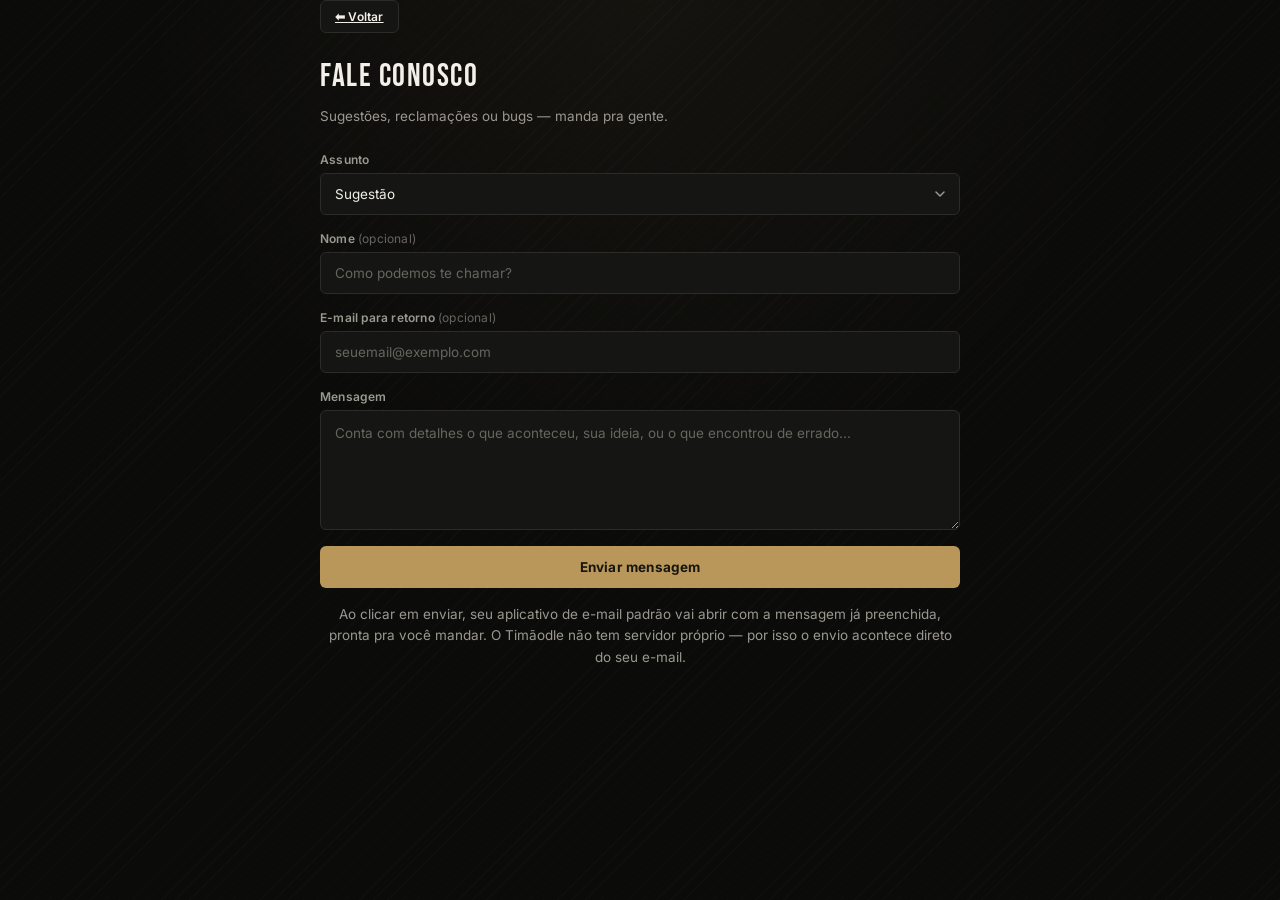
==== contato.html @ aeb98cc0 "Enviando todos os arquivos" ====
<!DOCTYPE html>
<html lang="pt-BR">

<head>
    <meta charset="UTF-8">
    <meta name="viewport" content="width=device-width, initial-scale=1.0">
    <title>Contato — Timãodle</title>
    <link rel="preconnect" href="https://fonts.googleapis.com">
    <link rel="preconnect" href="https://fonts.gstatic.com" crossorigin>
    <link href="https://fonts.googleapis.com/css2?family=Bebas+Neue&family=Inter:wght@400;500;600;700&display=swap" rel="stylesheet">
    <link rel="stylesheet" href="style.css">
</head>

<body>
    <div class="main-wrapper">
        <div class="legal-page">
            <a href="index.html" class="nav-btn legal-back">⬅ Voltar</a>

            <h1>Fale Conosco</h1>
            <p class="legal-updated">Sugestões, reclamações ou bugs — manda pra gente.</p>

            <form class="contact-form" id="contactForm">
                <div class="form-field">
                    <label for="tipo">Assunto</label>
                    <select id="tipo" name="tipo" required>
                        <option value="Sugestão">Sugestão</option>
                        <option value="Reclamação">Reclamação</option>
                        <option value="Reportar bug">Reportar bug</option>
                        <option value="Outro">Outro</option>
                    </select>
                </div>

                <div class="form-field">
                    <label for="nome">Nome <span class="optional">(opcional)</span></label>
                    <input type="text" id="nome" name="nome" placeholder="Como podemos te chamar?">
                </div>

                <div class="form-field">
                    <label for="email">E-mail para retorno <span class="optional">(opcional)</span></label>
                    <input type="email" id="email" name="email" placeholder="seuemail@exemplo.com">
                </div>

                <div class="form-field">
                    <label for="mensagem">Mensagem</label>
                    <textarea id="mensagem" name="mensagem"
                        placeholder="Conta com detalhes o que aconteceu, sua ideia, ou o que encontrou de errado..."
                        required></textarea>
                </div>

                <button type="submit" class="form-submit-btn">Enviar mensagem</button>

                <p class="form-note">
                    Ao clicar em enviar, seu aplicativo de e-mail padrão vai abrir com a mensagem já preenchida,
                    pronta pra você mandar. O Timãodle não tem servidor próprio — por isso o envio acontece direto
                    do seu e-mail.
                </p>
            </form>
        </div>
    </div>

    <script>
        document.getElementById('contactForm').addEventListener('submit', function (e) {
            e.preventDefault();

            const tipo = document.getElementById('tipo').value;
            const nome = document.getElementById('nome').value.trim();
            const email = document.getElementById('email').value.trim();
            const mensagem = document.getElementById('mensagem').value.trim();

            if (!mensagem) {
                alert('Escreva sua mensagem antes de enviar.');
                return;
            }

            const subject = encodeURIComponent(`[Timãodle] ${tipo}`);
            const body = encodeURIComponent(
                `Nome: ${nome || '(não informado)'}\n` +
                `E-mail para retorno: ${email || '(não informado)'}\n\n` +
                `Mensagem:\n${mensagem}`
            );

            window.location.href = `mailto:contato@timaodle.net?subject=${subject}&body=${body}`;
        });
    </script>
</body>

</html>
---- style.css ----
/* ==========================================================================
   TIMÃODLE — DESIGN TOKENS
   Paleta: preto/branco do clube + ouro sóbrio como acento pontual.
   Tipografia: Bebas Neue (display, "placar de estádio") + Inter (corpo/UI).
   ========================================================================== */
:root {
    --bg: #0b0b0a;
    --surface: #151513;
    --surface-2: #1c1c1a;
    --line: #2b2b28;
    --line-soft: #201f1d;

    --ink: #f2f0e9;
    --ink-muted: #9a988f;
    --ink-faint: #67655e;

    --gold: #b9975a;
    --gold-soft: rgba(185, 151, 90, 0.16);

    --ok: #263a2d;
    --ok-line: #3f5a46;
    --mid: #96732c;
    --mid-line: #c89b41;
    --bad: #963632;
    --bad-line: #c84f41;

    --radius-s: 6px;
    --radius-m: 10px;
    --radius-l: 16px;

    --font-display: 'Bebas Neue', Impact, 'Arial Narrow', sans-serif;
    --font-body: 'Inter', Arial, sans-serif;
}

* {
    box-sizing: border-box;
    margin: 0;
    padding: 0;
}

html {
    -webkit-tap-highlight-color: transparent;
}

body {
    font-family: var(--font-body);
    background-color: var(--bg);
    background-image:
        radial-gradient(circle at 50% 0%, rgba(185, 151, 90, 0.06), transparent 45%),
        repeating-linear-gradient(135deg, rgba(255, 255, 255, 0.015) 0px, rgba(255, 255, 255, 0.015) 1px, transparent 1px, transparent 10px);
    color: var(--ink);
    display: flex;
    flex-direction: column;
    align-items: center;
    min-height: 100vh;
    overflow-x: hidden;
}

/* Só a página principal do jogo (index.html) trava a altura da tela —
   páginas de texto (Contato, Privacidade, Cookies, Termos) continuam
   rolando normalmente, do jeito que já funcionava. */
body.app-shell {
    height: 100vh;
    height: 100dvh; /* altura visível real em navegadores mobile modernos */
    overflow: hidden;
}

::selection {
    background: var(--gold-soft);
    color: var(--ink);
}

button:focus-visible,
input:focus-visible {
    outline: 2px solid var(--gold);
    outline-offset: 2px;
}

.main-wrapper {
    width: 100%;
    max-width: 760px;
    min-height: 100vh;
    display: flex;
    flex-direction: column;
    align-items: center;
    padding: 0 16px;
}

/* Dentro do app-shell (index.html), o wrapper preenche o espaço restante
   abaixo do header fixo, sem forçar altura mínima própria — assim o footer
   fica sempre visível na base, e só a área de conteúdo rola quando precisa. */
.app-shell .main-wrapper {
    min-height: 0;
    flex: 1;
    overflow: hidden;
}

/* Área central entre o header fixo e o footer — o conteúdo
   ativo (menu inicial ou tela de jogo) fica centralizado aqui. */
.page-content {
    width: 100%;
    flex: 1;
    min-height: 0;
    display: flex;
    flex-direction: column;
    align-items: center;
    padding: 20px 0;
    overflow-y: auto;
}

/* ==========================================================================
   HEADER / LOGO
   ========================================================================== */
.pokedle-header {
    position: sticky;
    top: 0;
    z-index: 60;
    width: 100%;
    flex-shrink: 0;
    background-color: rgba(11, 11, 10, 0.92);
    backdrop-filter: blur(10px);
    -webkit-backdrop-filter: blur(10px);
    border-bottom: 1px solid var(--line-soft);
}

.header-inner {
    width: 100%;
    max-width: 760px;
    margin: 0 auto;
    padding: 18px 16px 14px;
    display: flex;
    flex-direction: column;
    align-items: center;
    gap: 10px;
    text-align: center;
}

.top-nav-icons {
    display: grid;
    grid-template-columns: 1fr auto 1fr;
    align-items: center;
    width: 100%;
}

.top-nav-icons .logo-box {
    grid-column: 2;
    justify-self: center;
}

.top-nav-icons .help-container {
    grid-column: 3;
    justify-self: end;
}

.logo-box {
    display: flex;
    align-items: center;
    gap: 10px;
    background: transparent;
    padding: 2px 4px;
}

.logo-shield {
    width: 38px;
    height: auto;
    display: block;
    flex-shrink: 0;
}

.logo-box h1 {
    font-family: var(--font-display);
    color: var(--ink);
    font-size: 34px;
    letter-spacing: 3px;
    line-height: 1;
    font-weight: 400;
}

.icon-btn {
    background: var(--surface);
    border: 1px solid var(--line);
    font-size: 15px;
    cursor: pointer;
    width: 36px;
    height: 36px;
    border-radius: 50%;
    transition: border-color 0.15s ease, transform 0.1s ease, background-color 0.15s ease;
    color: var(--ink-muted);
    display: flex;
    align-items: center;
    justify-content: center;
    flex-shrink: 0;
}

.icon-btn:hover {
    background-color: var(--surface-2);
    border-color: var(--gold);
    color: var(--ink);
    transform: translateY(-1px);
}

.subtitle {
    font-size: 12.5px;
    font-family: var(--font-body);
    font-weight: 500;
    color: var(--ink-faint);
    letter-spacing: 0.3px;
    padding-bottom: 12px;
    border-bottom: 1px solid var(--line-soft);
    width: 100%;
    max-width: 320px;
    margin: 0 auto;
    text-align: center;
}

/* ==========================================================================
   TOOLTIP DE AJUDA (?)
   ========================================================================== */
.help-container {
    position: relative;
    display: inline-block;
}

.help-btn {
    font-family: var(--font-body);
    font-weight: 700;
}

.help-tooltip {
    visibility: hidden;
    opacity: 0;
    width: 310px;
    background-color: var(--surface-2);
    color: var(--ink);
    text-align: left;
    border-radius: var(--radius-m);
    padding: 18px 20px;
    position: absolute;
    z-index: 101;
    top: 125%;
    left: 50%;
    transform: translateX(-50%) translateY(-4px);
    border: 1px solid var(--line);
    box-shadow: 0 12px 28px rgba(0, 0, 0, 0.5);
    transition: opacity 0.18s ease, transform 0.18s ease, visibility 0.18s ease;
    font-family: var(--font-body);
    font-size: 11.5px;
}

.help-container:hover .help-tooltip,
.help-container:focus-within .help-tooltip {
    visibility: visible;
    opacity: 1;
    transform: translateX(-50%) translateY(0);
}

.help-tooltip h3 {
    font-family: var(--font-display);
    font-size: 15px;
    letter-spacing: 1px;
    margin-bottom: 8px;
    color: var(--gold);
    text-align: left;
    font-weight: 400;
}

.help-tooltip p {
    margin-bottom: 10px;
    color: var(--ink-muted);
    line-height: 1.4;
}

.help-rules-grid {
    display: grid;
    grid-template-columns: auto 1fr;
    column-gap: 12px;
    row-gap: 10px;
    align-items: baseline;
}

.rule-label {
    display: flex;
    align-items: center;
    gap: 7px;
    font-weight: 700;
    color: var(--ink);
    white-space: nowrap;
    font-size: 12px;
}

.rule-desc {
    color: var(--ink-muted);
    line-height: 1.4;
    font-size: 12px;
}

.dot {
    width: 9px;
    height: 9px;
    border-radius: 50%;
    display: inline-block;
    flex-shrink: 0;
}

.dot.green { background-color: var(--ok-line); }
.dot.yellow { background-color: var(--mid-line); }
.dot.red { background-color: var(--bad-line); }

/* ==========================================================================
   TELA INICIAL / MENU DE MODOS
   ========================================================================== */
.home-menu {
    width: 100%;
    display: flex;
    flex-direction: column;
    align-items: center;
    gap: 24px;
    margin: auto 0;
}

.welcome-greeting {
    font-size: 14px;
    color: var(--ink-muted);
    text-align: center;
}

.welcome-greeting strong {
    color: var(--gold);
}

.home-daily-info {
    display: flex;
    flex-direction: column;
    align-items: center;
    gap: 6px;
    background-color: var(--surface);
    border: 1px solid var(--line);
    border-radius: var(--radius-s);
    padding: 12px 18px;
    width: 100%;
    max-width: 360px;
    text-align: center;
}

.home-daily-timer,
.home-daily-yesterday {
    font-size: 12px;
    color: var(--ink-muted);
}

.home-daily-timer strong,
.home-daily-yesterday strong {
    color: var(--gold);
    font-weight: 700;
}

.mode-buttons-container {
    display: flex;
    flex-direction: column;
    gap: 14px;
    width: 100%;
    max-width: 360px;
}

.pokedle-btn {
    background: var(--surface);
    border: 1px solid var(--line);
    border-radius: var(--radius-m);
    padding: 16px 18px;
    display: flex;
    flex-direction: column;
    align-items: center;
    gap: 10px;
    cursor: pointer;
    transition: border-color 0.15s ease, transform 0.12s ease, background-color 0.15s ease;
}

.pokedle-btn.disabled {
    cursor: not-allowed;
    opacity: 0.45;
}

.pokedle-btn.disabled:hover {
    background: var(--surface);
    border-color: var(--line);
    transform: none;
}

.pokedle-btn:hover {
    background: var(--surface-2);
    border-color: var(--gold);
    transform: translateY(-2px);
}

.pokedle-btn:active {
    transform: translateY(0);
}

.btn-title {
    font-family: var(--font-display);
    color: var(--ink);
    font-size: 19px;
    letter-spacing: 2px;
    font-weight: 400;
}

.btn-pill {
    background: transparent;
    border: 1px solid var(--line);
    border-radius: 20px;
    padding: 4px 12px;
    display: flex;
    align-items: center;
    gap: 6px;
    width: fit-content;
    justify-content: center;
}

.pill-icon {
    font-size: 12px;
}

.pill-text {
    font-size: 11px;
    color: var(--ink-faint);
    font-family: var(--font-body);
    font-weight: 500;
    letter-spacing: 0.2px;
}

/* ==========================================================================
   MODAL DE BOAS-VINDAS
   ========================================================================== */
.welcome-text {
    font-size: 13px;
    color: var(--ink-muted);
    margin-bottom: 18px;
    line-height: 1.5;
}

/* FOOTER */
.pokedle-footer {
    display: flex;
    flex-direction: column;
    align-items: center;
    gap: 12px;
    width: 100%;
    flex-shrink: 0;
    padding: 18px 0 22px;
    border-top: 1px solid var(--line-soft);
}

.footer-box {
    display: flex;
    flex-direction: column;
    align-items: center;
    gap: 10px;
    font-family: var(--font-body);
    font-size: 12px;
    color: var(--ink-muted);
}

.social-links {
    display: flex;
    gap: 8px;
    justify-content: center;
}

.badge {
    background: transparent;
    color: var(--ink-faint);
    padding: 4px 10px;
    border-radius: 20px;
    font-weight: 600;
    font-size: 10px;
    letter-spacing: 0.3px;
    border: 1px solid var(--line);
}

.copyright {
    font-size: 10px;
    color: var(--ink-faint);
    text-align: center;
    font-family: var(--font-body);
    line-height: 1.5;
}

.legal-links {
    display: flex;
    align-items: center;
    justify-content: center;
    gap: 6px;
    flex-wrap: wrap;
    margin-top: 4px;
}

.legal-links a {
    font-size: 10px;
    color: var(--ink-faint);
    text-decoration: none;
    font-family: var(--font-body);
    transition: color 0.15s ease;
}

.legal-links a:hover {
    color: var(--gold);
}

.legal-sep {
    font-size: 10px;
    color: var(--ink-faint);
    opacity: 0.5;
}

/* ==========================================================================
   ÁREA DE JOGO & TABELA
   ========================================================================== */
.hidden {
    display: none !important;
}

.game-view {
    width: 100%;
    display: flex;
    flex-direction: column;
    align-items: center;
    gap: 14px;
}

.daily-status-bar {
    display: flex;
    align-items: center;
    width: 100%;
    flex-wrap: wrap;
    gap: 10px;
    background-color: var(--surface);
    border: 1px solid var(--line);
    border-radius: var(--radius-s);
    padding: 8px 14px;
}

.daily-status-bar .daily-timer {
    margin-left: auto;
}

.difficulty-badge {
    font-size: 10px;
    font-weight: 700;
    padding: 3px 10px;
    border-radius: 12px;
    letter-spacing: 0.4px;
    text-transform: uppercase;
    white-space: nowrap;
}

.difficulty-badge.facil {
    color: var(--ok-line);
    border: 1px solid var(--ok-line);
    background-color: rgba(76, 154, 106, 0.12);
}

.difficulty-badge.medio {
    color: var(--mid-line);
    border: 1px solid var(--mid-line);
    background-color: rgba(200, 155, 65, 0.12);
}

.difficulty-badge.dificil {
    color: var(--bad-line);
    border: 1px solid var(--bad-line);
    background-color: rgba(200, 79, 65, 0.12);
}

.back-btn {
    width: 30px;
    height: 30px;
    border-radius: 50%;
    background-color: var(--surface-2);
    border: 1px solid var(--line);
    color: var(--ink-muted);
    cursor: pointer;
    display: flex;
    align-items: center;
    justify-content: center;
    font-size: 13px;
    flex-shrink: 0;
    transition: border-color 0.15s ease, color 0.15s ease;
}

.back-btn:hover {
    border-color: var(--gold);
    color: var(--ink);
}

.daily-label {
    font-size: 12.5px;
    font-weight: 600;
    color: var(--ink);
    letter-spacing: 0.2px;
}

.daily-timer {
    font-size: 12px;
    color: var(--ink-muted);
}

.daily-timer strong {
    color: var(--gold);
    font-family: var(--font-body);
    font-weight: 700;
    letter-spacing: 0.3px;
}

.daily-end-message {
    width: 100%;
    text-align: center;
    font-size: 13px;
    color: var(--ink-muted);
    background-color: var(--surface);
    border: 1px solid var(--line);
    border-radius: var(--radius-s);
    padding: 12px 16px;
    line-height: 1.5;
}

.daily-end-message strong {
    color: var(--gold);
}

.share-btn {
    align-self: center;
    background: var(--gold);
    color: #17150f;
    border: none;
    border-radius: var(--radius-s);
    padding: 12px 22px;
    font-family: var(--font-body);
    font-weight: 700;
    font-size: 13.5px;
    letter-spacing: 0.2px;
    cursor: pointer;
    transition: filter 0.15s ease, transform 0.1s ease;
}

.share-btn:hover {
    filter: brightness(1.1);
    transform: translateY(-1px);
}

.share-btn:active {
    transform: translateY(0);
}

/* ==========================================================================
   MODO FOTO
   ========================================================================== */
.photo-toggle-overlay-btn {
    position: absolute;
    top: 10px;
    right: 10px;
    width: 36px;
    height: 36px;
    border-radius: 50%;
    background-color: rgba(21, 21, 19, 0.85);
    border: 1px solid var(--line);
    color: var(--ink-muted);
    font-size: 16px;
    display: flex;
    align-items: center;
    justify-content: center;
    cursor: pointer;
    backdrop-filter: blur(4px);
    transition: border-color 0.15s ease, background-color 0.15s ease, transform 0.1s ease;
}

.photo-toggle-overlay-btn.active {
    border-color: var(--gold);
    background-color: rgba(185, 151, 90, 0.25);
}

.photo-toggle-overlay-btn:hover {
    transform: scale(1.06);
}

.photo-card {
    width: 100%;
    max-width: 320px;
    aspect-ratio: 1 / 1;
    border-radius: var(--radius-m);
    overflow: hidden;
    position: relative;
    border: 1px solid var(--line);
    background-color: var(--surface);
    margin: 4px auto 0;
}

.photo-img {
    width: 100%;
    height: 100%;
    object-fit: cover;
    object-position: center top;
    filter: blur(24px) grayscale(100%);
    transform: scale(1.15); /* disfarça as bordas esbranquiçadas que o blur cria */
    transition: filter 0.6s ease;
}

.photo-dots {
    display: flex;
    justify-content: center;
    gap: 8px;
}

.photo-dots .dot-attempt {
    width: 10px;
    height: 10px;
    border-radius: 50%;
    background-color: var(--surface-2);
    border: 1px solid var(--line);
    transition: background-color 0.2s ease, border-color 0.2s ease;
}

.photo-dots .dot-attempt.used {
    background-color: var(--gold);
    border-color: var(--gold);
}

.photo-dots .dot-attempt.wrong-used {
    background-color: var(--bad);
    border-color: var(--bad-line);
}

.photo-attempts-list {
    display: flex;
    flex-direction: column;
    gap: 6px;
    width: 100%;
    max-width: 320px;
}

.photo-attempt-item {
    display: flex;
    align-items: center;
    justify-content: space-between;
    padding: 9px 14px;
    border-radius: var(--radius-s);
    font-size: 13px;
    font-weight: 600;
    border: 1px solid var(--line);
}

.photo-attempt-item.wrong {
    background-color: var(--bad);
    border-color: var(--bad-line);
    color: #f3e9e9;
}

.photo-attempt-item.correct {
    background-color: var(--ok);
    border-color: var(--ok-line);
    color: #e9efe9;
}

/* ==========================================================================
   JOGOU MAIS OU MENOS
   ========================================================================== */
.mm-card {
    width: 100%;
    max-width: 400px;
    display: flex;
    flex-direction: column;
    align-items: center;
    gap: 18px;
    background: linear-gradient(160deg, var(--surface-2), var(--surface));
    border: 1px solid var(--line);
    border-radius: var(--radius-l);
    padding: 20px 18px 22px;
    box-shadow: 0 16px 36px rgba(0, 0, 0, 0.35);
}

.mm-dots {
    display: flex;
    justify-content: center;
    gap: 6px;
    flex-wrap: wrap;
}

.mm-player-row {
    display: flex;
    align-items: center;
    gap: 12px;
    width: 100%;
}

.mm-avatar {
    width: 56px;
    height: 56px;
    border-radius: 50%;
    object-fit: cover;
    object-position: center top;
    border: 2px solid var(--line);
    background-color: var(--surface);
    flex-shrink: 0;
}

.mm-player-info {
    display: flex;
    flex-direction: column;
    gap: 3px;
    flex: 1;
    min-width: 0;
}

.mm-player-name {
    font-family: var(--font-display);
    font-size: 18px;
    font-weight: 400;
    letter-spacing: 0.3px;
    color: var(--ink);
    line-height: 1.15;
    overflow: hidden;
    text-overflow: ellipsis;
    white-space: nowrap;
}

.mm-player-meta {
    display: flex;
    align-items: center;
    gap: 5px;
    font-size: 11.5px;
    color: var(--ink-muted);
}

.mm-player-stat-block {
    display: flex;
    flex-direction: column;
    align-items: flex-end;
    flex-shrink: 0;
}

.mm-player-stat {
    font-family: var(--font-display);
    font-size: 28px;
    color: var(--gold);
    letter-spacing: 0.5px;
    font-weight: 400;
    line-height: 1;
}

.mm-stat-label {
    font-size: 9px;
    font-weight: 700;
    letter-spacing: 0.6px;
    color: var(--ink-faint);
    text-transform: uppercase;
}

.mm-divider {
    display: flex;
    align-items: center;
    gap: 10px;
    width: 100%;
}

.mm-divider::before,
.mm-divider::after {
    content: "";
    flex: 1;
    height: 1px;
    background-color: var(--line-soft);
}

.mm-divider span {
    font-size: 10px;
    font-weight: 700;
    letter-spacing: 0.5px;
    color: var(--gold);
    background-color: var(--gold-soft);
    border: 1px solid var(--gold);
    border-radius: 20px;
    padding: 5px 12px;
    white-space: nowrap;
}

.mm-guess-buttons {
    display: flex;
    gap: 10px;
    width: 100%;
}

.mm-guess-btn {
    flex: 1;
    background: var(--surface);
    border: 1px solid var(--line);
    border-radius: 24px;
    padding: 13px 10px;
    font-family: var(--font-body);
    font-weight: 700;
    font-size: 13px;
    color: var(--ink);
    cursor: pointer;
    transition: border-color 0.15s ease, background-color 0.15s ease, transform 0.1s ease;
}

.mm-btn-mais {
    color: var(--ok-line);
}

.mm-btn-menos {
    color: var(--bad-line);
}

.mm-guess-btn:hover:not(:disabled) {
    border-color: currentColor;
    background-color: var(--surface-2);
    transform: translateY(-1px);
}

.mm-guess-btn:disabled {
    cursor: not-allowed;
    opacity: 0.55;
}

.mm-guess-btn.correct {
    background-color: var(--ok);
    border-color: var(--ok-line);
    color: #e9efe9;
    opacity: 1;
}

.mm-guess-btn.wrong {
    background-color: var(--bad);
    border-color: var(--bad-line);
    color: #f3e9e9;
    opacity: 1;
}

.mm-caption {
    font-size: 10.5px;
    color: var(--ink-faint);
    text-align: center;
    line-height: 1.4;
}

.nav-btn {
    padding: 8px 14px;
    background-color: var(--surface);
    color: var(--ink);
    border: 1px solid var(--line);
    border-radius: var(--radius-s);
    cursor: pointer;
    font-weight: 600;
    font-size: 12px;
    font-family: var(--font-body);
    letter-spacing: 0.2px;
    transition: border-color 0.15s ease, transform 0.1s ease;
}

.nav-btn:hover {
    border-color: var(--gold);
}

.nav-btn:active {
    transform: translateY(1px);
}

.search-box {
    position: relative;
    width: 100%;
}

.search-box input {
    width: 100%;
    padding: 13px 16px;
    border-radius: var(--radius-s);
    border: 1px solid var(--line);
    background-color: var(--surface);
    color: var(--ink);
    font-size: 14px;
    font-family: var(--font-body);
    text-align: center;
    letter-spacing: 0.2px;
    transition: border-color 0.15s ease, background-color 0.15s ease;
}

.search-box input::placeholder {
    color: var(--ink-faint);
}

.search-box input:focus {
    outline: none;
    border-color: var(--gold);
    background-color: var(--surface-2);
}

.autocomplete-items {
    position: absolute;
    border: 1px solid var(--line);
    border-top: none;
    z-index: 99;
    top: 100%;
    left: 0;
    right: 0;
    background-color: var(--surface-2);
    border-radius: 0 0 var(--radius-s) var(--radius-s);
    max-height: 190px;
    overflow-y: auto;
    font-family: var(--font-body);
    box-shadow: 0 12px 24px rgba(0, 0, 0, 0.45);
}

.autocomplete-items div {
    padding: 10px 14px;
    cursor: pointer;
    border-bottom: 1px solid var(--line-soft);
    font-size: 13px;
    text-align: left;
    color: var(--ink-muted);
    transition: background-color 0.12s ease, color 0.12s ease;
}

.autocomplete-items div:last-child {
    border-bottom: none;
}

.autocomplete-items div:hover,
.autocomplete-items div.autocomplete-active {
    background-color: var(--surface);
    color: var(--ink);
}

/* TABULEIRO DE PALPITES */
/* Bloco fixo no topo da área de jogo: status + busca + cabeçalho das
   colunas ficam sempre visíveis, tipo cabeçalho de planilha, enquanto
   só a lista de tentativas rola por baixo. */
.game-sticky-top {
    position: sticky;
    top: 0;
    z-index: 20;
    width: 100%;
    display: flex;
    flex-direction: column;
    gap: 10px;
    background-color: var(--bg);
    padding-bottom: 10px;
}

.board-header,
.attempt-row {
    display: grid;
    grid-template-columns: 1.3fr 1fr 1fr 0.7fr 1.15fr 1.6fr 0.7fr 0.75fr;
    gap: 6px;
}

.board-header .col {
    background-color: transparent;
    padding: 6px 2px;
    text-align: center;
    font-weight: 700;
    font-size: 9px;
    letter-spacing: 0.3px;
    border-radius: var(--radius-s);
    border-bottom: 1px solid var(--line);
    font-family: var(--font-body);
    display: flex;
    align-items: center;
    justify-content: center;
    color: var(--ink-faint);
    text-transform: uppercase;
}

.board-body {
    display: flex;
    flex-direction: column;
    gap: 8px;
    width: 100%;
}

.cell {
    padding: 12px 8px;
    text-align: center;
    font-size: 13px;
    font-weight: 600;
    font-family: var(--font-body);
    border-radius: var(--radius-s);
    display: flex;
    align-items: center;
    justify-content: center;
    min-height: 64px;
    word-break: break-word;
    background-color: var(--surface);
    backface-visibility: hidden;
    perspective: 1000px;
    border: 1px solid var(--line);
    color: var(--ink-muted);
    cursor: default;
}

.cell-text {
    line-height: 1.35;
}

/* Coluna de Títulos agora tem mais largura própria; a fonte volta
   perto do padrão das demais, só um pouco menor por precaução. */
.attempt-row .cell:nth-child(6) .cell-text {
    font-size: 11.5px;
}

/* ANIMAÇÕES DAS CÉLULAS */
.cell.reveal {
    animation: flip 0.5s ease-in-out forwards;
}

@keyframes flip {
    0% { transform: rotateX(0deg); }
    50% { transform: rotateX(90deg); }
    100% { transform: rotateX(0deg); }
}

@media (prefers-reduced-motion: reduce) {
    .cell.reveal { animation: none; }
    .shake { animation: none; }
}

.shake {
    animation: shake 0.4s ease-in-out;
}

@keyframes shake {
    0%, 100% { transform: translateX(0); }
    20%, 60% { transform: translateX(-5px); }
    40%, 80% { transform: translateX(5px); }
}

/* CORES DOS RESULTADOS — tons profundos, sem parecer alerta de sistema */
.cell.correct {
    background-color: var(--ok);
    color: #e9efe9;
    border-color: var(--ok-line);
}

.cell.partial {
    background-color: var(--mid);
    color: #f5efe2;
    border-color: var(--mid-line);
}

.cell.wrong {
    background-color: var(--bad);
    color: #f3e9e9;
    border-color: var(--bad-line);
}

/* ==========================================================================
   MODAL DE ESTATÍSTICAS
   ========================================================================== */
.modal {
    position: fixed;
    top: 0;
    left: 0;
    width: 100%;
    height: 100%;
    background: rgba(0, 0, 0, 0.7);
    backdrop-filter: blur(3px);
    display: flex;
    align-items: center;
    justify-content: center;
    z-index: 100;
    padding: 16px;
}

.modal-content {
    background: var(--surface);
    border: 1px solid var(--line);
    border-radius: var(--radius-l);
    padding: 26px 24px;
    width: 100%;
    max-width: 360px;
    text-align: center;
    position: relative;
    font-family: var(--font-body);
    box-shadow: 0 20px 50px rgba(0, 0, 0, 0.5);
}

.close-btn {
    position: absolute;
    top: 14px;
    right: 16px;
    font-size: 20px;
    cursor: pointer;
    color: var(--ink-faint);
    line-height: 1;
    transition: color 0.15s ease;
}

.close-btn:hover {
    color: var(--ink);
}

.modal-content h2 {
    font-family: var(--font-display);
    font-weight: 400;
    margin-bottom: 20px;
    font-size: 22px;
    letter-spacing: 1.5px;
    color: var(--ink);
}

.stats-grid {
    display: grid;
    grid-template-columns: repeat(4, 1fr);
    gap: 10px;
}

.stat-box {
    display: flex;
    flex-direction: column;
    align-items: center;
    gap: 4px;
    padding: 12px 4px;
    border-radius: var(--radius-s);
    border: 1px solid var(--line-soft);
}

.stat-number {
    font-family: var(--font-display);
    font-size: 22px;
    font-weight: 400;
    color: var(--gold);
}

.stat-label {
    font-size: 8.5px;
    color: var(--ink-faint);
    text-transform: uppercase;
    letter-spacing: 0.3px;
}

/* ==========================================================================
   RESPONSIVO
   ========================================================================== */
@media (max-width: 480px) {
    .logo-box h1 { font-size: 28px; }
    .cell { font-size: 10px; min-height: 50px; }
    .board-header .col { font-size: 8px; }
}

/* ==========================================================================
   PÁGINAS LEGAIS (Privacidade / Cookies / Termos)
   ========================================================================== */
.legal-page {
    width: 100%;
    max-width: 640px;
    margin: 0 auto;
    display: flex;
    flex-direction: column;
    gap: 24px;
    padding-bottom: 20px;
}

.legal-back {
    align-self: flex-start;
}

.legal-page h1 {
    font-family: var(--font-display);
    font-size: 32px;
    letter-spacing: 1.5px;
    font-weight: 400;
    color: var(--ink);
}

.legal-updated {
    font-size: 12px;
    color: var(--ink-faint);
    margin-top: -14px;
}

.legal-page h2 {
    font-family: var(--font-display);
    font-size: 19px;
    letter-spacing: 1px;
    font-weight: 400;
    color: var(--gold);
    margin-bottom: 6px;
}

.legal-section {
    display: flex;
    flex-direction: column;
    gap: 8px;
    padding-bottom: 18px;
    border-bottom: 1px solid var(--line-soft);
}

.legal-section:last-of-type {
    border-bottom: none;
}

.legal-page p,
.legal-page li {
    font-size: 13.5px;
    line-height: 1.6;
    color: var(--ink-muted);
}

.legal-page ul {
    list-style: none;
    display: flex;
    flex-direction: column;
    gap: 6px;
    padding-left: 2px;
}

.legal-page li {
    padding-left: 14px;
    position: relative;
}

.legal-page li::before {
    content: "—";
    position: absolute;
    left: 0;
    color: var(--gold);
}

.legal-page strong {
    color: var(--ink);
}

.legal-page a.inline-link {
    color: var(--gold);
    text-decoration: underline;
    text-underline-offset: 2px;
}

/* ==========================================================================
   FORMULÁRIO DE CONTATO
   ========================================================================== */
.contact-form {
    display: flex;
    flex-direction: column;
    gap: 16px;
}

.form-field {
    display: flex;
    flex-direction: column;
    gap: 6px;
}

.form-field label {
    font-size: 12px;
    font-weight: 600;
    color: var(--ink-muted);
    letter-spacing: 0.2px;
}

.form-field .optional {
    font-weight: 400;
    color: var(--ink-faint);
}

.form-field input,
.form-field select,
.form-field textarea {
    width: 100%;
    padding: 12px 14px;
    border-radius: var(--radius-s);
    border: 1px solid var(--line);
    background-color: var(--surface);
    color: var(--ink);
    font-size: 13.5px;
    font-family: var(--font-body);
    transition: border-color 0.15s ease, background-color 0.15s ease;
}

.form-field textarea {
    resize: vertical;
    min-height: 120px;
    line-height: 1.5;
}

.form-field input::placeholder,
.form-field textarea::placeholder {
    color: var(--ink-faint);
}

.form-field input:focus,
.form-field select:focus,
.form-field textarea:focus {
    outline: none;
    border-color: var(--gold);
    background-color: var(--surface-2);
}

.form-field select {
    appearance: none;
    -webkit-appearance: none;
    background-image: url("data:image/svg+xml,%3Csvg xmlns='http://www.w3.org/2000/svg' width='10' height='6' viewBox='0 0 10 6'%3E%3Cpath d='M1 1L5 5L9 1' stroke='%239a988f' stroke-width='1.5' fill='none' stroke-linecap='round' stroke-linejoin='round'/%3E%3C/svg%3E");
    background-repeat: no-repeat;
    background-position: right 14px center;
    padding-right: 34px;
    cursor: pointer;
}

.form-submit-btn {
    background: var(--gold);
    color: #17150f;
    border: none;
    border-radius: var(--radius-s);
    padding: 13px 18px;
    font-family: var(--font-body);
    font-weight: 700;
    font-size: 13.5px;
    letter-spacing: 0.2px;
    cursor: pointer;
    transition: filter 0.15s ease, transform 0.1s ease;
}

.form-submit-btn:hover {
    filter: brightness(1.1);
    transform: translateY(-1px);
}

.form-submit-btn:active {
    transform: translateY(0);
}

.form-note {
    font-size: 11.5px;
    color: var(--ink-faint);
    line-height: 1.5;
    text-align: center;
}

/* ==========================================================================
   BOTÃO DE RESET (DEV) — remover antes do lançamento final
   ========================================================================== */
.dev-reset-btn {
    position: fixed;
    right: 14px;
    bottom: 14px;
    z-index: 90;
    background-color: rgba(21, 21, 19, 0.9);
    border: 1px dashed var(--bad-line);
    color: var(--bad-line);
    border-radius: 20px;
    padding: 8px 14px;
    font-family: var(--font-body);
    font-weight: 700;
    font-size: 11px;
    letter-spacing: 0.3px;
    cursor: pointer;
    backdrop-filter: blur(4px);
    transition: background-color 0.15s ease, transform 0.1s ease;
}

.dev-reset-btn:hover {
    background-color: rgba(150, 54, 50, 0.18);
    transform: translateY(-1px);
}

/* ==========================================================================
   WIDGET DE LINKS ÚTEIS — abinha lateral fixa
   ========================================================================== */
.useful-links-widget {
    position: fixed;
    left: 0;
    top: 50%;
    transform: translateY(-50%);
    z-index: 90;
}

.useful-links-btn {
    width: 30px;
    height: 68px;
    border-radius: 0 12px 12px 0;
    background: var(--gold);
    color: #17150f;
    border: none;
    font-size: 15px;
    line-height: 1;
    cursor: pointer;
    box-shadow: 4px 0 20px rgba(0, 0, 0, 0.45);
    display: flex;
    align-items: center;
    justify-content: center;
    transition: width 0.18s ease, filter 0.15s ease;
    animation: useful-links-pulse 2.6s ease-in-out infinite;
}

.useful-links-btn:hover {
    width: 34px;
    filter: brightness(1.08);
}

@keyframes useful-links-pulse {
    0%, 100% { box-shadow: 4px 0 20px rgba(0, 0, 0, 0.45), 0 0 0 0 rgba(185, 151, 90, 0.35); }
    50% { box-shadow: 4px 0 20px rgba(0, 0, 0, 0.45), 0 0 0 8px rgba(185, 151, 90, 0); }
}

@media (prefers-reduced-motion: reduce) {
    .useful-links-btn { animation: none; }
}

.useful-links-panel {
    position: absolute;
    left: 100%;
    top: 50%;
    transform: translateY(-50%) translateX(-8px);
    margin-left: 10px;
    width: 270px;
    max-width: calc(100vw - 70px);
    background: var(--surface-2);
    border: 1px solid var(--line);
    border-radius: var(--radius-m);
    padding: 16px 18px;
    box-shadow: 0 16px 36px rgba(0, 0, 0, 0.55);
    opacity: 0;
    visibility: hidden;
    transition: opacity 0.18s ease, transform 0.18s ease, visibility 0.18s ease;
}

.useful-links-widget.open .useful-links-panel,
.useful-links-widget:hover .useful-links-panel {
    opacity: 1;
    visibility: visible;
    transform: translateY(-50%) translateX(0);
}

.useful-links-panel h3 {
    font-family: var(--font-display);
    font-size: 15px;
    letter-spacing: 1px;
    color: var(--gold);
    font-weight: 400;
    margin-bottom: 8px;
    text-align: left;
}

.useful-links-panel p {
    font-size: 12px;
    line-height: 1.5;
    color: var(--ink-muted);
    margin-bottom: 12px;
    text-align: left;
}

.useful-links-panel p strong {
    color: var(--ink);
}

.useful-links-cta {
    display: inline-flex;
    align-items: center;
    gap: 6px;
    font-size: 12.5px;
    font-weight: 700;
    color: var(--gold);
    text-decoration: none;
    border-bottom: 1px solid var(--gold);
    padding-bottom: 2px;
    transition: opacity 0.15s ease;
}

.useful-links-cta:hover {
    opacity: 0.8;
}

@media (max-width: 480px) {
    .useful-links-panel { width: 230px; }
}
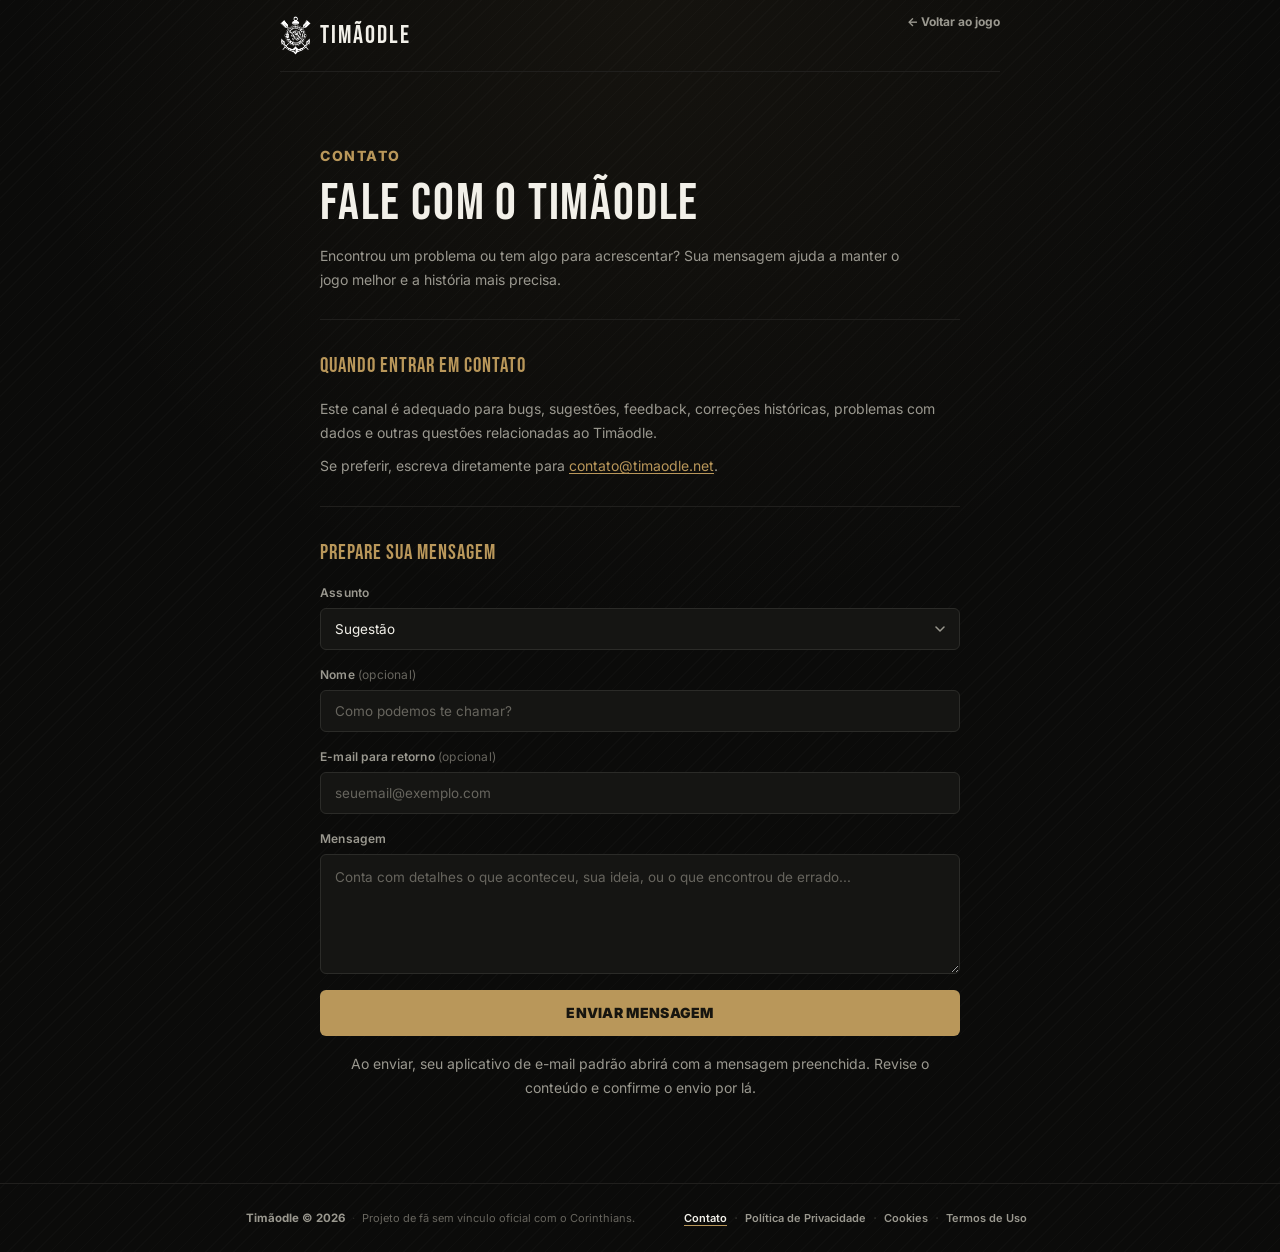
==== commit c9708ea9: "polish: refine site info pages and layout chrome" ====
--- a/contato.html
+++ b/contato.html
@@ -11,14 +11,30 @@
     <link rel="stylesheet" href="style.css">
 </head>
 
-<body>
-    <div class="main-wrapper">
-        <div class="legal-page">
-            <a href="index.html" class="nav-btn legal-back">⬅ Voltar</a>
+<body class="legal-shell">
+    <header class="legal-site-header">
+        <a href="index.html" class="legal-brand" aria-label="Timãodle — página inicial">
+            <img src="assets/escudo.png" alt="">
+            <span>TIMÃODLE</span>
+        </a>
+        <a href="index.html" class="legal-back">← Voltar ao jogo</a>
+    </header>
 
-            <h1>Fale Conosco</h1>
-            <p class="legal-updated">Sugestões, reclamações ou bugs — manda pra gente.</p>
+    <main class="legal-page">
+        <div class="legal-intro">
+            <p class="legal-kicker">CONTATO</p>
+            <h1>Fale com o Timãodle</h1>
+            <p class="legal-lead">Encontrou um problema ou tem algo para acrescentar? Sua mensagem ajuda a manter o jogo melhor e a história mais precisa.</p>
+        </div>
 
+        <section class="legal-section">
+            <h2>Quando entrar em contato</h2>
+            <p>Este canal é adequado para bugs, sugestões, feedback, correções históricas, problemas com dados e outras questões relacionadas ao Timãodle.</p>
+            <p>Se preferir, escreva diretamente para <a href="mailto:contato@timaodle.net" class="inline-link">contato@timaodle.net</a>.</p>
+        </section>
+
+        <section class="legal-section" aria-labelledby="contactFormTitle">
+            <h2 id="contactFormTitle">Prepare sua mensagem</h2>
             <form class="contact-form" id="contactForm">
                 <div class="form-field">
                     <label for="tipo">Assunto</label>
@@ -50,13 +66,18 @@
                 <button type="submit" class="form-submit-btn">Enviar mensagem</button>
 
                 <p class="form-note">
-                    Ao clicar em enviar, seu aplicativo de e-mail padrão vai abrir com a mensagem já preenchida,
-                    pronta pra você mandar. O Timãodle não tem servidor próprio — por isso o envio acontece direto
-                    do seu e-mail.
+                    Ao enviar, seu aplicativo de e-mail padrão abrirá com a mensagem preenchida. Revise o conteúdo e confirme o envio por lá.
                 </p>
             </form>
+        </section>
+    </main>
+
+    <footer class="legal-footer utility-footer">
+        <div class="footer-inner">
+            <p class="footer-identity"><strong>Timãodle © 2026</strong><span>Projeto de fã sem vínculo oficial com o Corinthians.</span></p>
+            <nav class="footer-nav" aria-label="Links institucionais"><ul><li><a href="contato.html" aria-current="page">Contato</a></li><li><a href="privacidade.html">Política de Privacidade</a></li><li><a href="cookies.html">Cookies</a></li><li><a href="termos.html">Termos de Uso</a></li></ul></nav>
         </div>
-    </div>
+    </footer>
 
     <script>
         document.getElementById('contactForm').addEventListener('submit', function (e) {
--- a/style.css
+++ b/style.css
@@ -30,6 +30,14 @@
 
     --font-display: 'Bebas Neue', Impact, 'Arial Narrow', sans-serif;
     --font-body: 'Inter', Arial, sans-serif;
+
+    /* Shell global: um único eixo para header, conteúdo e footer. */
+    --shell-max-width: 760px;
+    --shell-gutter: clamp(12px, 2vw, 16px);
+    --shell-inline-space: max(
+        var(--shell-gutter),
+        calc((100vw - var(--shell-max-width)) / 2 + var(--shell-gutter))
+    );
 }
 
 * {
@@ -40,6 +48,7 @@
 
 html {
     -webkit-tap-highlight-color: transparent;
+    width: 100%;
 }
 
 body {
@@ -52,16 +61,21 @@
     display: flex;
     flex-direction: column;
     align-items: center;
+    width: 100%;
     min-height: 100vh;
+    /* Defesa final para widgets fixos e animações; os containers do shell
+       continuam dimensionados para não depender deste recorte. */
     overflow-x: hidden;
+    overflow-x: clip;
 }
 
 /* Só a página principal do jogo (index.html) trava a altura da tela —
    páginas de texto (Contato, Privacidade, Cookies, Termos) continuam
    rolando normalmente, do jeito que já funcionava. */
 body.app-shell {
+    min-height: 0;
     height: 100vh;
-    height: 100dvh; /* altura visível real em navegadores mobile modernos */
+    height: 100dvh;
     overflow: hidden;
 }
 
@@ -76,22 +90,45 @@
     outline-offset: 2px;
 }
 
+/* Iconografia da interface: traço monocromático, herdando a cor do controle. */
+.ui-icon {
+    width: 1em;
+    height: 1em;
+    display: inline-block;
+    flex: 0 0 auto;
+    fill: none;
+    stroke: currentColor;
+    stroke-width: 1.8;
+    stroke-linecap: round;
+    stroke-linejoin: round;
+    vertical-align: -0.12em;
+}
+
+.ui-icon .icon-fill {
+    fill: currentColor;
+    stroke: none;
+}
+
 .main-wrapper {
     width: 100%;
-    max-width: 760px;
+    max-width: var(--shell-max-width);
     min-height: 100vh;
     display: flex;
     flex-direction: column;
     align-items: center;
-    padding: 0 16px;
+    padding: 0 var(--shell-gutter);
 }
 
 /* Dentro do app-shell (index.html), o wrapper preenche o espaço restante
    abaixo do header fixo, sem forçar altura mínima própria — assim o footer
    fica sempre visível na base, e só a área de conteúdo rola quando precisa. */
 .app-shell .main-wrapper {
+    width: 100%;
+    max-width: none;
     min-height: 0;
     flex: 1;
+    padding-left: 0;
+    padding-right: 0;
     overflow: hidden;
 }
 
@@ -106,6 +143,14 @@
     align-items: center;
     padding: 20px 0;
     overflow-y: auto;
+}
+
+.app-shell .page-content {
+    width: 100%;
+    padding-left: var(--shell-inline-space);
+    padding-right: var(--shell-inline-space);
+    scrollbar-width: thin;
+    scrollbar-color: var(--gold) #11110f;
 }
 
 /* ==========================================================================
@@ -125,39 +170,29 @@
 
 .header-inner {
     width: 100%;
-    max-width: 760px;
+    max-width: var(--shell-max-width);
     margin: 0 auto;
-    padding: 18px 16px 14px;
-    display: flex;
+    padding: 12px var(--shell-gutter);
+    display: grid;
+    grid-template-columns: minmax(0, 1fr) auto;
+    align-items: center;
+    gap: 24px;
+}
+
+.header-branding {
+    min-width: 0;
+    display: grid;
+    grid-template-columns: auto minmax(0, 1fr);
+    align-items: center;
+    gap: 10px;
+}
+
+.header-copy {
+    display: flex;
+    min-width: 0;
     flex-direction: column;
-    align-items: center;
-    gap: 10px;
-    text-align: center;
-}
-
-.top-nav-icons {
-    display: grid;
-    grid-template-columns: 1fr auto 1fr;
-    align-items: center;
-    width: 100%;
-}
-
-.top-nav-icons .logo-box {
-    grid-column: 2;
-    justify-self: center;
-}
-
-.top-nav-icons .help-container {
-    grid-column: 3;
-    justify-self: end;
-}
-
-.logo-box {
-    display: flex;
-    align-items: center;
-    gap: 10px;
-    background: transparent;
-    padding: 2px 4px;
+    align-items: flex-start;
+    gap: 2px;
 }
 
 .logo-shield {
@@ -167,10 +202,10 @@
     flex-shrink: 0;
 }
 
-.logo-box h1 {
+.header-copy h1 {
     font-family: var(--font-display);
     color: var(--ink);
-    font-size: 34px;
+    font-size: 36px;
     letter-spacing: 3px;
     line-height: 1;
     font-weight: 400;
@@ -181,8 +216,8 @@
     border: 1px solid var(--line);
     font-size: 15px;
     cursor: pointer;
-    width: 36px;
-    height: 36px;
+    width: 44px;
+    height: 44px;
     border-radius: 50%;
     transition: border-color 0.15s ease, transform 0.1s ease, background-color 0.15s ease;
     color: var(--ink-muted);
@@ -205,16 +240,14 @@
     font-weight: 500;
     color: var(--ink-faint);
     letter-spacing: 0.3px;
-    padding-bottom: 12px;
-    border-bottom: 1px solid var(--line-soft);
-    width: 100%;
-    max-width: 320px;
-    margin: 0 auto;
-    text-align: center;
+    width: auto;
+    max-width: 100%;
+    margin: 0;
+    text-align: left;
 }
 
 /* ==========================================================================
-   TOOLTIP DE AJUDA (?)
+   AJUDA (?)
    ========================================================================== */
 .help-container {
     position: relative;
@@ -224,97 +257,30 @@
 .help-btn {
     font-family: var(--font-body);
     font-weight: 700;
-}
-
-.help-tooltip {
-    visibility: hidden;
-    opacity: 0;
-    width: 310px;
-    background-color: var(--surface-2);
-    color: var(--ink);
-    text-align: left;
-    border-radius: var(--radius-m);
-    padding: 18px 20px;
-    position: absolute;
-    z-index: 101;
-    top: 125%;
-    left: 50%;
-    transform: translateX(-50%) translateY(-4px);
-    border: 1px solid var(--line);
-    box-shadow: 0 12px 28px rgba(0, 0, 0, 0.5);
-    transition: opacity 0.18s ease, transform 0.18s ease, visibility 0.18s ease;
-    font-family: var(--font-body);
-    font-size: 11.5px;
-}
-
-.help-container:hover .help-tooltip,
-.help-container:focus-within .help-tooltip {
-    visibility: visible;
-    opacity: 1;
-    transform: translateX(-50%) translateY(0);
-}
-
-.help-tooltip h3 {
-    font-family: var(--font-display);
-    font-size: 15px;
-    letter-spacing: 1px;
-    margin-bottom: 8px;
-    color: var(--gold);
-    text-align: left;
-    font-weight: 400;
-}
-
-.help-tooltip p {
-    margin-bottom: 10px;
-    color: var(--ink-muted);
-    line-height: 1.4;
-}
-
-.help-rules-grid {
-    display: grid;
-    grid-template-columns: auto 1fr;
-    column-gap: 12px;
-    row-gap: 10px;
-    align-items: baseline;
-}
-
-.rule-label {
-    display: flex;
-    align-items: center;
+    width: auto;
+    min-width: 44px;
+    padding: 0 14px;
     gap: 7px;
-    font-weight: 700;
-    color: var(--ink);
+    border-radius: var(--radius-s);
+    font-size: 12px;
+    letter-spacing: 0.35px;
+    text-transform: uppercase;
+}
+
+.help-label {
     white-space: nowrap;
-    font-size: 12px;
-}
-
-.rule-desc {
-    color: var(--ink-muted);
-    line-height: 1.4;
-    font-size: 12px;
-}
-
-.dot {
-    width: 9px;
-    height: 9px;
-    border-radius: 50%;
-    display: inline-block;
-    flex-shrink: 0;
-}
-
-.dot.green { background-color: var(--ok-line); }
-.dot.yellow { background-color: var(--mid-line); }
-.dot.red { background-color: var(--bad-line); }
+}
 
 /* ==========================================================================
    TELA INICIAL / MENU DE MODOS
    ========================================================================== */
 .home-menu {
     width: 100%;
+    max-width: 920px;
     display: flex;
     flex-direction: column;
-    align-items: center;
-    gap: 24px;
+    align-items: stretch;
+    gap: clamp(18px, 2.2vw, 26px);
     margin: auto 0;
 }
 
@@ -330,47 +296,59 @@
 
 .home-daily-info {
     display: flex;
-    flex-direction: column;
-    align-items: center;
-    gap: 6px;
-    background-color: var(--surface);
-    border: 1px solid var(--line);
-    border-radius: var(--radius-s);
-    padding: 12px 18px;
-    width: 100%;
-    max-width: 360px;
-    text-align: center;
+    justify-content: space-between;
+    gap: 12px 24px;
+    padding: 4px 0 18px;
+    width: 100%;
+    color: var(--ink-faint);
+    border-bottom: 1px solid var(--line-soft);
 }
 
 .home-daily-timer,
 .home-daily-yesterday {
-    font-size: 12px;
+    font-size: 13px;
+    font-weight: 600;
     color: var(--ink-muted);
 }
 
 .home-daily-timer strong,
 .home-daily-yesterday strong {
-    color: var(--gold);
+    color: var(--ink);
+    font-weight: 800;
+}
+
+.home-modes,
+.home-personal {
+    width: 100%;
+}
+
+.home-section-title {
+    margin: 0 0 10px;
+    color: var(--ink-muted);
+    font-family: var(--font-display);
+    font-size: 14px;
     font-weight: 700;
+    letter-spacing: 1.4px;
 }
 
 .mode-buttons-container {
-    display: flex;
-    flex-direction: column;
-    gap: 14px;
-    width: 100%;
-    max-width: 360px;
+    display: grid;
+    grid-template-columns: repeat(2, minmax(0, 1fr));
+    gap: clamp(12px, 1.6vw, 16px);
+    width: 100%;
 }
 
 .pokedle-btn {
     background: var(--surface);
     border: 1px solid var(--line);
     border-radius: var(--radius-m);
-    padding: 16px 18px;
+    padding: clamp(13px, 2vw, 16px) clamp(14px, 2.25vw, 18px);
     display: flex;
     flex-direction: column;
-    align-items: center;
+    align-items: flex-start;
+    min-height: 142px;
     gap: 10px;
+    text-align: left;
     cursor: pointer;
     transition: border-color 0.15s ease, transform 0.12s ease, background-color 0.15s ease;
 }
@@ -399,33 +377,1475 @@
 .btn-title {
     font-family: var(--font-display);
     color: var(--ink);
-    font-size: 19px;
-    letter-spacing: 2px;
-    font-weight: 400;
+    font-size: clamp(20px, 2.75vw, 22px);
+    letter-spacing: 2.2px;
+    line-height: 1;
+    font-weight: 700;
 }
 
 .btn-pill {
     background: transparent;
-    border: 1px solid var(--line);
-    border-radius: 20px;
-    padding: 4px 12px;
-    display: flex;
-    align-items: center;
-    gap: 6px;
-    width: fit-content;
-    justify-content: center;
-}
-
-.pill-icon {
+    border: 0;
+    padding: 0;
+    width: 100%;
+    text-align: left;
+}
+
+.pill-text {
     font-size: 12px;
-}
-
-.pill-text {
-    font-size: 11px;
     color: var(--ink-faint);
     font-family: var(--font-body);
-    font-weight: 500;
+    font-weight: 600;
     letter-spacing: 0.2px;
+}
+
+.home-progress-card {
+    width: 100%;
+    padding: clamp(16px, 2vw, 20px) 0;
+    background: transparent;
+    border-top: 1px solid var(--line-soft);
+    border-bottom: 1px solid var(--line-soft);
+}
+
+.home-progress-heading {
+    display: flex;
+    justify-content: space-between;
+    align-items: center;
+    gap: clamp(10px, 2.78vw, 16px);
+}
+
+.home-progress-kicker {
+    display: block;
+    color: var(--ink);
+    font-family: var(--font-display);
+    font-size: clamp(18px, 2.2vw, 22px);
+    font-weight: 700;
+    letter-spacing: 1.4px;
+}
+
+.home-progress-heading p {
+    margin-top: 3px;
+    color: var(--ink-muted);
+    font-size: 12px;
+    line-height: 1.35;
+}
+
+.home-progress-score {
+    flex-shrink: 0;
+    display: flex;
+    flex-direction: column;
+    align-items: flex-end;
+}
+
+.home-progress-score strong {
+    flex-shrink: 0;
+    color: var(--gold);
+    font-family: var(--font-display);
+    font-size: clamp(34px, 4vw, 42px);
+    line-height: 1;
+}
+
+.home-progress-score span {
+    margin-top: 3px;
+    color: var(--ink-muted);
+    font-size: 8px;
+    font-weight: 800;
+    letter-spacing: 1px;
+}
+
+.home-progress-track {
+    height: 6px;
+    margin-top: 11px;
+    overflow: hidden;
+    background: var(--page-bg);
+    border: 1px solid var(--line-soft);
+    border-radius: 999px;
+}
+
+.home-progress-track span {
+    display: block;
+    width: 0;
+    height: 100%;
+    background: var(--gold);
+    border-radius: inherit;
+    transition: width 0.25s ease;
+}
+
+.home-progress-card.is-complete {
+    border-color: color-mix(in srgb, var(--gold) 60%, var(--line));
+}
+
+.home-progress-card.is-complete .home-progress-kicker {
+    color: var(--gold);
+}
+
+.home-streak {
+    display: grid;
+    grid-template-columns: repeat(2, minmax(0, 1fr));
+    gap: 0;
+    border-top: 1px solid var(--line-soft);
+    border-bottom: 1px solid var(--line-soft);
+}
+
+.home-streak > div {
+    min-width: 0;
+    padding: 14px 16px;
+}
+
+.home-streak > div + div {
+    border-left: 1px solid var(--line-soft);
+}
+
+.home-streak-label {
+    display: flex;
+    color: var(--ink-muted);
+    font-size: 9px;
+    font-weight: 800;
+    letter-spacing: 0.7px;
+    align-items: center;
+    gap: 5px;
+}
+
+.home-streak strong {
+    display: block;
+    margin-top: 5px;
+    min-width: 0;
+    color: var(--ink);
+    font-size: clamp(13px, 1.8vw, 14px);
+    line-height: 1.15;
+}
+
+.home-streak small {
+    display: block;
+    margin-top: 5px;
+    color: var(--ink);
+    font-size: clamp(13px, 1.8vw, 14px);
+    font-weight: 700;
+}
+
+.home-share-day-btn {
+    width: 100%;
+    min-height: 44px;
+    padding: 11px 16px;
+    background: var(--gold);
+    border: 1px solid var(--gold);
+    border-radius: var(--radius-s);
+    color: #090908;
+    font-family: var(--font-body);
+    font-size: 12px;
+    font-weight: 900;
+    letter-spacing: 0.7px;
+    cursor: pointer;
+    transition: background 0.16s ease, border-color 0.16s ease, transform 0.16s ease;
+}
+
+.home-share-day-btn:hover {
+    background: #c9a760;
+    border-color: #c9a760;
+}
+
+.home-share-day-btn:active {
+    transform: translateY(1px);
+}
+
+.home-share-day-btn:focus-visible {
+    outline: 3px solid var(--ink);
+    outline-offset: 2px;
+}
+
+.home-share-day-btn:disabled {
+    cursor: default;
+    opacity: 0.55;
+}
+
+.home-stats-btn {
+    width: 100%;
+    padding: 9px 14px;
+    background: transparent;
+    border: 1px solid var(--line);
+    border-radius: var(--radius-s);
+    color: var(--ink-muted);
+    font-family: var(--font-body);
+    font-size: 11px;
+    font-weight: 800;
+    letter-spacing: 0.6px;
+    text-transform: uppercase;
+    cursor: pointer;
+}
+
+.home-stats-btn:hover {
+    background: var(--surface-2);
+    border-color: var(--gold);
+}
+
+.home-secondary-actions {
+    width: 100%;
+    display: flex;
+    gap: 8px;
+    margin-top: 10px;
+}
+
+.home-secondary-actions .home-stats-btn {
+    flex: 1;
+    min-width: 0;
+    min-height: 42px;
+    max-width: none;
+}
+
+.home-history-btn {
+    color: var(--ink-muted);
+    border-color: var(--line);
+}
+
+.home-completion-summary {
+    display: grid;
+    grid-template-columns: repeat(2, minmax(0, 1fr));
+    gap: clamp(6px, 1vw, 8px);
+    margin-top: 13px;
+    padding-top: 12px;
+    border-top: 1px solid var(--line);
+}
+
+.home-completion-summary > div {
+    min-width: 0;
+    padding: 8px 0;
+}
+
+.home-completion-summary span,
+.home-completion-summary strong {
+    display: block;
+}
+
+.home-completion-summary span {
+    overflow: hidden;
+    color: var(--ink-muted);
+    font-size: 8px;
+    font-weight: 800;
+    letter-spacing: 0.65px;
+    text-overflow: ellipsis;
+    white-space: nowrap;
+}
+
+.home-completion-summary strong {
+    margin-top: 3px;
+    overflow-wrap: anywhere;
+    color: var(--ink);
+    font-size: 11px;
+    line-height: 1.25;
+}
+
+.home-completion-actions:not(.hidden) {
+    display: flex;
+    justify-content: center;
+    margin-top: 12px;
+}
+
+.home-progress-card.celebrate-once {
+    animation: home-completion-reveal 0.7s ease-out;
+}
+
+@keyframes home-completion-reveal {
+    0% { transform: scale(0.97); opacity: 0.72; }
+    55% { transform: scale(1.015); box-shadow: 0 0 24px rgba(212, 175, 55, 0.25), inset 3px 0 0 var(--gold); }
+    100% { transform: scale(1); opacity: 1; }
+}
+
+.mode-progress-status {
+    width: 100%;
+    padding-top: clamp(7px, 1.125vw, 9px);
+    border-top: 1px solid var(--line-soft);
+    display: flex;
+    align-items: baseline;
+    justify-content: center;
+    flex-wrap: wrap;
+    gap: 4px 8px;
+    font-family: var(--font-body);
+    line-height: 1.2;
+}
+
+.mode-progress-status strong {
+    color: var(--ink-muted);
+    font-size: 10px;
+    letter-spacing: 0.75px;
+}
+
+.mode-progress-status span {
+    color: var(--ink-faint);
+    font-size: clamp(10.5px, 1.45vw, 11px);
+    font-weight: 600;
+}
+
+.mode-entry {
+    margin-top: auto;
+    color: var(--ink);
+    font-size: 9px;
+    font-weight: 800;
+    letter-spacing: 0.8px;
+}
+
+.pokedle-btn:hover .mode-entry,
+.pokedle-btn:focus-visible .mode-entry {
+    color: var(--gold);
+}
+
+.pokedle-btn.is-in-progress {
+    border-color: color-mix(in srgb, var(--gold) 58%, var(--line));
+}
+
+.pokedle-btn.is-in-progress .mode-progress-status strong,
+.pokedle-btn.is-completed .mode-progress-status strong {
+    color: var(--gold);
+}
+
+.pokedle-btn.is-completed {
+    background: linear-gradient(135deg, var(--surface-2), var(--surface));
+    border-color: var(--line);
+}
+
+@media (max-width: 480px) {
+    .home-progress-card.is-complete {
+        box-shadow: none;
+    }
+}
+
+@media (max-width: 640px) {
+    .home-menu {
+        gap: 18px;
+        margin: 0;
+    }
+
+    .mode-buttons-container {
+        grid-template-columns: 1fr;
+        gap: 10px;
+    }
+
+    .pokedle-btn {
+        min-height: 0;
+        padding: 15px 16px;
+    }
+
+    .home-daily-info {
+        flex-direction: column;
+        gap: 5px;
+        text-align: center;
+    }
+
+    .home-progress-heading {
+        align-items: flex-start;
+    }
+
+    .home-progress-heading p {
+        max-width: 220px;
+    }
+}
+
+.integrated-stats-modal-content {
+    max-width: 680px;
+    max-height: min(84vh, 760px);
+    padding: 0;
+    display: flex;
+    flex-direction: column;
+    overflow: hidden;
+    text-align: left;
+}
+
+.integrated-stats-header {
+    flex-shrink: 0;
+    padding: 22px 24px 16px;
+    display: flex;
+    align-items: center;
+    justify-content: space-between;
+    gap: 16px;
+    background: var(--surface);
+    border-bottom: 1px solid var(--line-soft);
+}
+
+.integrated-stats-header h2 {
+    margin: 0;
+    color: var(--gold);
+}
+
+.stats-close-btn {
+    position: static;
+    flex-shrink: 0;
+    width: 44px;
+    height: 44px;
+    background: transparent;
+    border: 1px solid var(--line);
+    border-radius: 50%;
+    color: var(--ink-muted);
+    font-size: 22px;
+    cursor: pointer;
+}
+
+.stats-close-btn:hover {
+    color: var(--ink);
+    border-color: var(--gold);
+}
+
+.integrated-stats-scroll {
+    min-height: 0;
+    padding: 18px 24px 24px;
+    overflow-y: auto;
+    overscroll-behavior: contain;
+    -webkit-overflow-scrolling: touch;
+    scrollbar-width: thin;
+    scrollbar-color: var(--gold) var(--surface);
+}
+
+.integrated-stats-scroll::-webkit-scrollbar {
+    width: 8px;
+}
+
+.integrated-stats-scroll::-webkit-scrollbar-track {
+    background: var(--surface);
+}
+
+.integrated-stats-scroll::-webkit-scrollbar-thumb {
+    background: var(--gold);
+    border: 2px solid var(--surface);
+    border-radius: 999px;
+}
+
+body.modal-open .page-content {
+    overflow: hidden;
+}
+
+.integrated-stats-modal-content.help-modal-content {
+    width: min(700px, calc(100vw - 32px));
+    max-width: 700px;
+    max-height: calc(100vh - 32px);
+    max-height: min(calc(100dvh - 32px), 820px);
+}
+
+.help-intro {
+    margin-bottom: 14px;
+    color: var(--ink);
+    font-size: 13px;
+    font-weight: 600;
+    line-height: 1.55;
+}
+
+.help-mode-grid {
+    display: grid;
+    grid-template-columns: repeat(auto-fit, minmax(min(280px, 100%), 1fr));
+    gap: 12px;
+}
+
+.help-mode-card,
+.help-progress-card {
+    min-width: 0;
+    padding: 14px;
+    background: var(--surface-2);
+    border: 1px solid var(--line);
+    border-radius: var(--radius-m);
+}
+
+.help-mode-card h3,
+.help-progress-card h3 {
+    margin-bottom: 6px;
+    color: var(--gold);
+    font-family: var(--font-display);
+    font-size: 16px;
+    letter-spacing: 0.8px;
+}
+
+.help-mode-card p,
+.help-progress-card p {
+    color: var(--ink-muted);
+    font-size: 12px;
+    line-height: 1.5;
+    word-break: normal;
+    overflow-wrap: break-word;
+}
+
+.help-progress-card {
+    margin-top: 10px;
+    border-color: color-mix(in srgb, var(--gold) 42%, var(--line));
+}
+
+.stats-empty-state {
+    padding: 22px 8px;
+    color: var(--ink-muted);
+    font-size: 13px;
+    line-height: 1.5;
+    text-align: center;
+}
+
+.integrated-mode-stats {
+    display: grid;
+    gap: 8px;
+}
+
+.integrated-stats-general {
+    margin-bottom: 16px;
+    padding-bottom: 14px;
+    border-bottom: 1px solid var(--line-soft);
+}
+
+.integrated-stats-primary {
+    display: grid;
+    grid-template-columns: repeat(2, minmax(0, 1fr));
+    gap: 24px;
+    align-items: stretch;
+}
+
+.integrated-streak-summary,
+.integrated-completion-summary {
+    min-width: 0;
+    padding: 4px 0 12px;
+}
+
+.integrated-streak-summary {
+    display: grid;
+    grid-template-columns: minmax(0, 1fr) auto;
+    gap: 16px;
+    align-items: end;
+}
+
+.integrated-streak-current strong,
+.integrated-streak-current span,
+.integrated-streak-record strong,
+.integrated-streak-record span,
+.integrated-streak-record small,
+.integrated-completion-summary > span,
+.integrated-completion-values strong,
+.integrated-completion-values span {
+    display: block;
+}
+
+.integrated-stat-label {
+    color: var(--ink);
+    font-size: 11px;
+    font-weight: 800;
+    letter-spacing: 0.65px;
+    text-transform: uppercase;
+}
+
+.integrated-streak-current strong {
+    margin-top: 5px;
+    color: var(--gold);
+    font-family: var(--font-display);
+    font-size: clamp(36px, 5vw, 48px);
+    font-weight: 400;
+    line-height: 0.95;
+}
+
+.integrated-stat-context {
+    margin-top: 7px;
+    color: var(--ink-muted);
+    font-size: 11px;
+    font-weight: 600;
+}
+
+.integrated-streak-record {
+    padding-left: 16px;
+    border-left: 1px solid var(--line-soft);
+    text-align: center;
+}
+
+.integrated-streak-record span,
+.integrated-streak-record small,
+.integrated-completion-values span {
+    color: var(--ink-muted);
+    font-size: 10px;
+    font-weight: 700;
+    letter-spacing: 0.4px;
+    text-transform: uppercase;
+}
+
+.integrated-streak-record strong {
+    margin: 4px 0 2px;
+    color: var(--ink);
+    font-family: var(--font-display);
+    font-size: 28px;
+    font-weight: 400;
+    line-height: 1;
+}
+
+.integrated-completion-summary {
+    border-left: 1px solid var(--line-soft);
+    padding-left: 24px;
+}
+
+.integrated-completion-values {
+    display: grid;
+    grid-template-columns: repeat(2, minmax(0, 1fr));
+    gap: 16px;
+    margin-top: 10px;
+}
+
+.integrated-completion-values > div + div {
+    padding-left: 16px;
+    border-left: 1px solid var(--line-soft);
+}
+
+.integrated-completion-values strong {
+    color: var(--gold);
+    font-family: var(--font-display);
+    font-size: 30px;
+    font-weight: 400;
+    line-height: 1;
+}
+
+.integrated-completion-values span {
+    margin-top: 5px;
+}
+
+.integrated-stats-secondary {
+    margin: 0;
+    padding: 11px 0;
+    display: grid;
+    grid-template-columns: repeat(3, minmax(0, 1fr));
+    border-top: 1px solid var(--line-soft);
+    border-bottom: 1px solid var(--line-soft);
+}
+
+.integrated-stats-secondary > div {
+    min-width: 0;
+    padding: 0 14px;
+    display: flex;
+    align-items: baseline;
+    justify-content: center;
+    gap: 7px;
+    text-align: center;
+}
+
+.integrated-stats-secondary > div + div {
+    border-left: 1px solid var(--line-soft);
+}
+
+.integrated-stats-secondary dt {
+    color: var(--ink-muted);
+    font-size: 10px;
+    font-weight: 700;
+    line-height: 1.25;
+    text-transform: uppercase;
+}
+
+.integrated-stats-secondary dd {
+    margin: 0;
+    color: var(--ink);
+    font-size: 16px;
+    font-weight: 800;
+}
+
+.integrated-stats-registered {
+    margin: 9px 0 0;
+    display: flex;
+    align-items: baseline;
+    justify-content: center;
+    gap: 6px;
+    color: var(--ink-faint);
+    font-size: 10px;
+    line-height: 1.4;
+    text-align: center;
+}
+
+.integrated-stats-registered strong {
+    color: var(--ink-muted);
+    font-size: 12px;
+}
+
+.integrated-stats-registered small {
+    font-size: inherit;
+}
+
+.integrated-mode-grid {
+    display: grid;
+    grid-template-columns: repeat(2, minmax(0, 1fr));
+    gap: 10px;
+}
+
+.integrated-mode-card {
+    min-width: 0;
+    padding: 16px;
+    background: rgba(255, 255, 255, 0.025);
+    border: 1px solid var(--line);
+    border-radius: var(--radius-m);
+}
+
+.integrated-mode-card h3 {
+    margin-bottom: 9px;
+    color: var(--ink);
+    font-family: var(--font-display);
+    font-size: 16px;
+    letter-spacing: 1px;
+}
+
+.integrated-mode-primary {
+    display: grid;
+    grid-template-columns: repeat(auto-fit, minmax(88px, 1fr));
+    gap: 12px;
+    padding-bottom: 12px;
+}
+
+.integrated-mode-primary > div {
+    min-width: 0;
+}
+
+.integrated-mode-primary strong,
+.integrated-mode-primary span {
+    display: block;
+}
+
+.integrated-mode-primary strong {
+    color: var(--gold);
+    font-family: var(--font-display);
+    font-size: 26px;
+    font-weight: 400;
+    line-height: 1;
+}
+
+.integrated-mode-primary span {
+    margin-top: 5px;
+    color: var(--ink-muted);
+    font-size: 10px;
+    font-weight: 700;
+    line-height: 1.3;
+    text-transform: uppercase;
+}
+
+.integrated-mode-secondary {
+    margin: 0;
+    padding: 9px 0;
+    display: flex;
+    flex-wrap: wrap;
+    gap: 5px 14px;
+    border-top: 1px solid var(--line-soft);
+    color: var(--ink-muted);
+    font-size: 10px;
+    font-weight: 600;
+    line-height: 1.4;
+}
+
+.integrated-mode-secondary strong {
+    color: var(--ink);
+    font-size: 11px;
+}
+
+.integrated-mode-empty {
+    margin: 0;
+    padding: 8px 0 4px;
+    color: var(--ink-muted);
+    font-size: 12px;
+    line-height: 1.5;
+}
+
+.integrated-mode-details {
+    border-top: 1px solid var(--line-soft);
+}
+
+.integrated-mode-details summary {
+    min-height: 44px;
+    display: flex;
+    align-items: center;
+    justify-content: space-between;
+    gap: 10px;
+    color: var(--ink-muted);
+    font-size: 10px;
+    font-weight: 800;
+    letter-spacing: 0.55px;
+    text-transform: uppercase;
+    cursor: pointer;
+    list-style: none;
+}
+
+.integrated-mode-details summary::-webkit-details-marker {
+    display: none;
+}
+
+.integrated-mode-details summary::after {
+    content: "+";
+    color: var(--ink-muted);
+    font-size: 18px;
+    font-weight: 400;
+    line-height: 1;
+}
+
+.integrated-mode-details[open] summary::after {
+    content: "−";
+}
+
+.integrated-mode-details summary:hover,
+.integrated-mode-details summary:focus-visible {
+    color: var(--ink);
+}
+
+.integrated-mode-details summary:focus-visible {
+    outline: 2px solid var(--gold);
+    outline-offset: 2px;
+    border-radius: 3px;
+}
+
+.integrated-mode-stats {
+    grid-template-columns: repeat(3, minmax(0, 1fr));
+    padding: 4px 0 10px;
+}
+
+.integrated-mode-stats div {
+    min-width: 0;
+}
+
+.integrated-mode-stats strong,
+.integrated-mode-stats span {
+    display: block;
+}
+
+.integrated-mode-stats strong {
+    color: var(--ink);
+    font-size: 15px;
+}
+
+.integrated-mode-stats span {
+    color: var(--ink-muted);
+    font-size: 10px;
+    font-weight: 600;
+    line-height: 1.3;
+    text-transform: uppercase;
+}
+
+.integrated-distribution {
+    padding-top: 10px;
+    border-top: 1px solid var(--line-soft);
+}
+
+.distribution-title {
+    display: block;
+    margin-bottom: 7px;
+    color: var(--ink-muted);
+    font-size: 10px;
+    font-weight: 800;
+    letter-spacing: 0.55px;
+    text-transform: uppercase;
+}
+
+.distribution-grid {
+    display: grid;
+    grid-template-columns: repeat(4, minmax(0, 1fr));
+    column-gap: 10px;
+}
+
+.distribution-grid-wide {
+    grid-template-columns: repeat(6, minmax(0, 1fr));
+}
+
+.distribution-chip {
+    min-width: 0;
+    padding: 5px 2px;
+    display: flex;
+    align-items: baseline;
+    justify-content: space-between;
+    gap: 4px;
+    border-bottom: 1px solid var(--line-soft);
+    text-align: center;
+}
+
+.distribution-chip span,
+.distribution-chip strong {
+    display: block;
+}
+
+.distribution-chip span {
+    color: var(--ink-muted);
+    font-size: 10px;
+    font-weight: 700;
+}
+
+.distribution-chip strong {
+    color: var(--ink);
+    font-size: 12px;
+}
+
+/* ==========================================================================
+   HISTÓRICO / CALENDÁRIO
+   ========================================================================== */
+#historyModal {
+    padding: max(12px, env(safe-area-inset-top)) 12px max(12px, env(safe-area-inset-bottom));
+    overscroll-behavior: contain;
+}
+
+.history-modal-content {
+    width: min(500px, calc(100vw - 24px));
+    max-width: 500px;
+    max-height: calc(100vh - 24px);
+    max-height: min(calc(100dvh - 24px), 780px);
+    padding: 0;
+    display: flex;
+    flex-direction: column;
+    overflow: hidden;
+    text-align: left;
+}
+
+.history-modal-header {
+    position: relative;
+    z-index: 1;
+}
+
+.history-modal-scroll {
+    min-height: 0;
+    padding: clamp(12px, 4vw, 20px);
+    overflow-y: auto;
+    overscroll-behavior: contain;
+    -webkit-overflow-scrolling: touch;
+    scrollbar-width: thin;
+    scrollbar-color: var(--gold) var(--surface);
+}
+
+.history-modal-scroll::-webkit-scrollbar {
+    width: 8px;
+}
+
+.history-modal-scroll::-webkit-scrollbar-track {
+    background: var(--surface);
+}
+
+.history-modal-scroll::-webkit-scrollbar-thumb {
+    background: var(--gold);
+    border: 2px solid var(--surface);
+    border-radius: 999px;
+}
+
+.history-month-navigation {
+    display: grid;
+    grid-template-columns: 44px minmax(0, 1fr) 44px;
+    align-items: center;
+    gap: 8px;
+    margin-bottom: 12px;
+}
+
+.history-month-navigation h3 {
+    margin: 0;
+    color: var(--ink);
+    font-family: var(--font-display);
+    font-size: clamp(20px, 5vw, 25px);
+    font-weight: 400;
+    letter-spacing: 0.8px;
+    text-align: center;
+}
+
+.history-month-button {
+    width: 44px;
+    height: 44px;
+    display: grid;
+    place-items: center;
+    padding: 0;
+    background: transparent;
+    border: 1px solid transparent;
+    border-radius: 50%;
+    color: var(--ink-muted);
+    font-size: 28px;
+    line-height: 1;
+    cursor: pointer;
+}
+
+.history-month-button:hover:not(:disabled),
+.history-month-button:focus-visible {
+    border-color: var(--gold);
+    background: var(--gold-soft);
+    color: var(--gold);
+}
+
+.history-month-button:disabled {
+    color: var(--ink-faint);
+    cursor: default;
+    opacity: 0.38;
+}
+
+.history-weekdays,
+.history-calendar-grid {
+    display: grid;
+    grid-template-columns: repeat(7, minmax(0, 1fr));
+    gap: clamp(2px, 0.7vw, 4px);
+}
+
+.history-weekdays {
+    margin-bottom: 6px;
+}
+
+.history-weekdays > span {
+    min-width: 0;
+    color: var(--ink-muted);
+    font-size: 10px;
+    font-weight: 800;
+    letter-spacing: 0.35px;
+    text-align: center;
+}
+
+.history-calendar-empty,
+.history-day-cell {
+    min-width: 0;
+    aspect-ratio: 1;
+}
+
+.history-day-button {
+    position: relative;
+    width: 100%;
+    height: 100%;
+    min-width: 0;
+    min-height: 44px;
+    padding: 3px 2px;
+    display: flex;
+    flex-direction: column;
+    align-items: center;
+    justify-content: center;
+    gap: 1px;
+    background: rgba(0, 0, 0, 0.16);
+    border: 1px solid var(--line-soft);
+    border-radius: clamp(7px, 2vw, 10px);
+    color: var(--ink);
+    cursor: pointer;
+    overflow: hidden;
+}
+
+.history-day-button:hover:not(:disabled) {
+    background: var(--surface-2);
+    border-color: var(--ink-muted);
+}
+
+.history-day-button:focus-visible {
+    outline: 2px solid var(--gold);
+    outline-offset: 2px;
+}
+
+.history-day-number {
+    font-family: var(--font-display);
+    font-size: clamp(14px, 3.8vw, 18px);
+    line-height: 1;
+}
+
+.history-day-progress {
+    color: var(--ink-muted);
+    font-size: clamp(9px, 2.2vw, 10px);
+    font-weight: 800;
+    line-height: 1;
+    white-space: nowrap;
+}
+
+.history-today-marker {
+    color: var(--gold);
+    font-size: 8px;
+    font-weight: 900;
+    letter-spacing: 0.35px;
+    line-height: 1;
+}
+
+.history-day-cell.is-future .history-day-button,
+.history-day-cell.is-before-tracking .history-day-button {
+    background: transparent;
+    border-color: transparent;
+    color: var(--ink-faint);
+    cursor: default;
+    opacity: 0.38;
+}
+
+.history-day-cell.is-no-record .history-day-button {
+    background: transparent;
+    border-style: dashed;
+    color: var(--ink-muted);
+}
+
+.history-day-cell.is-recorded .history-day-button,
+.history-day-cell.is-started .history-day-button,
+.history-day-cell.is-partial .history-day-button {
+    background: color-mix(in srgb, var(--surface-2) 78%, transparent);
+}
+
+.history-day-cell.is-started .history-day-progress::first-letter {
+    color: var(--gold);
+}
+
+.history-day-cell.is-started .history-day-button {
+    box-shadow: inset 3px 0 0 color-mix(in srgb, var(--gold) 72%, transparent);
+}
+
+.history-day-cell.is-partial .history-day-progress {
+    color: var(--gold);
+}
+
+.history-day-cell.is-partial .history-day-button {
+    border-color: color-mix(in srgb, var(--gold) 52%, var(--line));
+}
+
+.history-day-cell.is-complete .history-day-button {
+    background: color-mix(in srgb, var(--gold) 10%, var(--surface-2));
+    border-color: var(--gold);
+}
+
+.history-day-cell.is-complete .history-day-progress {
+    color: var(--gold);
+}
+
+.history-day-cell.is-today .history-day-button::before {
+    content: "";
+    position: absolute;
+    top: 3px;
+    right: 3px;
+    width: 5px;
+    height: 5px;
+    background: var(--gold);
+    border-radius: 50%;
+}
+
+.history-day-cell.is-selected .history-day-button {
+    border-color: var(--ink);
+    box-shadow: inset 0 0 0 1px var(--ink), 0 0 0 1px var(--page-bg);
+}
+
+.history-day-cell.is-selected.is-started .history-day-button {
+    box-shadow: inset 0 0 0 1px var(--ink), inset 4px 0 0 var(--gold), 0 0 0 1px var(--page-bg);
+}
+
+.history-calendar-legend {
+    width: 100%;
+    margin: 10px auto 0;
+    display: flex;
+    flex-wrap: wrap;
+    justify-content: center;
+    gap: 6px 14px;
+    color: var(--ink-muted);
+    font-size: 10px;
+    font-weight: 700;
+    line-height: 1.3;
+}
+
+.history-calendar-legend > span {
+    display: inline-flex;
+    align-items: center;
+    gap: 5px;
+    white-space: nowrap;
+}
+
+.history-calendar-legend i {
+    width: 18px;
+    height: 18px;
+    display: inline-grid;
+    place-items: center;
+    flex: 0 0 auto;
+    border: 1px solid var(--line-soft);
+    border-radius: 5px;
+    color: var(--ink-muted);
+    font-size: 7px;
+    font-style: normal;
+    font-weight: 900;
+    line-height: 1;
+}
+
+.history-calendar-legend i.is-no-record {
+    background: transparent;
+    border-style: dashed;
+}
+
+.history-calendar-legend i.is-recorded {
+    background: color-mix(in srgb, var(--surface-2) 78%, transparent);
+}
+
+.history-calendar-legend i.is-started {
+    background: color-mix(in srgb, var(--surface-2) 78%, transparent);
+    box-shadow: inset 3px 0 0 color-mix(in srgb, var(--gold) 72%, transparent);
+    color: var(--gold);
+    font-size: 11px;
+}
+
+.history-calendar-legend i.is-partial {
+    background: color-mix(in srgb, var(--surface-2) 78%, transparent);
+    border-color: color-mix(in srgb, var(--gold) 52%, var(--line));
+    color: var(--gold);
+}
+
+.history-calendar-legend i.is-complete {
+    background: color-mix(in srgb, var(--gold) 10%, var(--surface-2));
+    border-color: var(--gold);
+    color: var(--gold);
+    font-size: 10px;
+}
+
+.history-day-summary {
+    margin-top: 14px;
+    padding: 14px 0 0;
+    background: transparent;
+    border-top: 1px solid var(--line);
+    color: var(--ink);
+    min-width: 0;
+}
+
+.history-summary-empty,
+.history-no-record {
+    color: var(--ink-muted);
+    font-size: clamp(11px, 3vw, 13px);
+    line-height: 1.5;
+    text-align: center;
+}
+
+.history-no-record {
+    display: flex;
+    flex-direction: column;
+    gap: 4px;
+}
+
+.history-no-record strong {
+    color: var(--ink);
+    font-size: clamp(12px, 3.2vw, 14px);
+    letter-spacing: 0.55px;
+}
+
+.history-no-record span {
+    overflow-wrap: break-word;
+}
+
+.history-selected-date-title {
+    margin: 0 0 5px;
+    color: var(--ink);
+    font-family: var(--font-display);
+    font-size: clamp(18px, 4.8vw, 23px);
+    font-weight: 400;
+    letter-spacing: 0.7px;
+    line-height: 1.1;
+    text-align: center;
+}
+
+.history-mode-summary-list {
+    border-top: 1px solid var(--line-soft);
+}
+
+.history-mode-summary {
+    min-width: 0;
+    min-height: 46px;
+    padding: 9px 4px;
+    display: grid;
+    grid-template-columns: minmax(78px, 0.8fr) minmax(0, 1.7fr);
+    align-items: center;
+    gap: 8px;
+    background: transparent;
+    border-bottom: 1px solid var(--line-soft);
+}
+
+.history-mode-summary > span {
+    color: var(--ink-muted);
+    font-size: 10px;
+    font-weight: 800;
+    letter-spacing: 0.45px;
+    line-height: 1.25;
+}
+
+.history-mode-summary > strong {
+    min-width: 0;
+    color: var(--ink);
+    font-size: clamp(11px, 2.8vw, 13px);
+    font-weight: 700;
+    line-height: 1.35;
+    overflow-wrap: break-word;
+    word-break: normal;
+}
+
+.history-mode-summary.is-in-progress {
+    box-shadow: inset 3px 0 0 var(--gold);
+}
+
+.history-mode-summary.is-completed {
+    background: color-mix(in srgb, var(--gold) 4%, transparent);
+}
+
+.history-mode-summary.is-in-progress > strong {
+    color: var(--gold);
+}
+
+.history-mode-summary.is-won > strong {
+    color: var(--ok-line);
+}
+
+.history-mode-summary.is-lost > strong {
+    color: var(--bad-line);
+}
+
+.history-exact-score {
+    grid-column: 2;
+    width: fit-content;
+    padding: 0;
+    color: var(--gold);
+    border: 0;
+    font-size: 9px;
+    font-weight: 800;
+    letter-spacing: 0.4px;
+}
+
+.history-overall-progress {
+    margin: 0 0 12px;
+    padding: 0;
+    color: var(--ink);
+    font-family: var(--font-display);
+    font-size: clamp(25px, 6vw, 32px);
+    letter-spacing: 1px;
+    line-height: 1;
+    text-align: center;
+}
+
+.history-overall-progress.is-complete {
+    color: var(--gold);
+}
+
+.history-historical-streak {
+    width: fit-content;
+    max-width: 100%;
+    margin: 8px auto 0;
+    padding: 2px 0 0;
+    display: flex;
+    align-items: center;
+    justify-content: center;
+    gap: 6px;
+    color: var(--ink-muted);
+    background: transparent;
+    border: 0;
+    font-size: clamp(10px, 2.7vw, 12px);
+    font-weight: 700;
+    line-height: 1.35;
+    text-align: center;
+    overflow-wrap: break-word;
+}
+
+@media (min-width: 700px) {
+    #integratedStatsModal .integrated-stats-modal-content {
+        width: min(820px, calc(100vw - 48px));
+        max-width: 820px;
+    }
+
+    #integratedStatsModal .integrated-mode-grid {
+        gap: 14px;
+    }
+
+    #integratedStatsModal .integrated-mode-card {
+        padding: 18px;
+    }
+
+    #integratedStatsModal .integrated-mode-stats {
+        gap: 10px;
+    }
+
+    #historyModal .history-modal-content {
+        width: min(720px, calc(100vw - 48px));
+        max-width: 720px;
+    }
+
+    #historyModal .history-month-navigation,
+    #historyModal .history-weekdays,
+    #historyModal .history-calendar-grid,
+    #historyModal .history-calendar-legend {
+        width: 100%;
+        max-width: 620px;
+        margin-right: auto;
+        margin-left: auto;
+    }
+
+    #historyModal .history-mode-summary {
+        grid-template-columns: minmax(150px, 0.8fr) minmax(0, 1.7fr);
+        padding: 10px 6px;
+    }
+
+    #historyModal .history-mode-summary > span {
+        font-size: 11px;
+    }
+
+    #historyModal .history-mode-summary > strong {
+        font-size: 13px;
+    }
+}
+
+@media (max-width: 600px) {
+    #integratedStatsModal {
+        padding: max(8px, env(safe-area-inset-top)) 10px max(8px, env(safe-area-inset-bottom));
+        overscroll-behavior: contain;
+    }
+
+    .integrated-stats-modal-content {
+        max-height: calc(100dvh - 20px);
+        border-radius: 12px;
+    }
+
+    .integrated-stats-header {
+        padding: 14px 14px 12px;
+    }
+
+    .integrated-stats-scroll {
+        padding: 14px;
+    }
+
+    .integrated-stats-primary {
+        grid-template-columns: 1fr;
+        gap: 0;
+    }
+
+    .integrated-streak-summary,
+    .integrated-completion-summary {
+        padding: 2px 0 12px;
+    }
+
+    .integrated-completion-summary {
+        padding-top: 12px;
+        border-top: 1px solid var(--line-soft);
+        border-left: 0;
+    }
+
+    .integrated-stats-secondary > div {
+        padding: 0 7px;
+        display: block;
+    }
+
+    .integrated-stats-secondary dd {
+        margin-top: 3px;
+    }
+
+    .integrated-stats-registered {
+        flex-wrap: wrap;
+    }
+
+    .integrated-mode-grid {
+        grid-template-columns: 1fr;
+    }
+
+}
+
+@media (max-width: 360px) {
+    .help-mode-card,
+    .help-progress-card {
+        padding: 11px;
+    }
+
+    .help-mode-card p,
+    .help-progress-card p {
+        font-size: 11.5px;
+    }
+
+    .integrated-mode-card {
+        padding: 12px 10px;
+    }
+
+    .integrated-mode-stats {
+        gap: 7px 5px;
+    }
+
+    .integrated-mode-stats strong {
+        font-size: 14px;
+    }
+
+    .distribution-grid-wide {
+        grid-template-columns: repeat(4, minmax(0, 1fr));
+    }
+}
+
+@media (max-width: 380px) {
+    #historyModal .history-modal-scroll {
+        padding-right: 10px;
+        padding-left: 10px;
+    }
+
+    #historyModal .history-weekdays,
+    #historyModal .history-calendar-grid {
+        gap: 2px;
+    }
+
+    #historyModal .history-calendar-legend {
+        gap: 5px 10px;
+    }
 }
 
 /* ==========================================================================
@@ -443,21 +1863,27 @@
     display: flex;
     flex-direction: column;
     align-items: center;
-    gap: 12px;
+    justify-content: center;
+    gap: 4px;
     width: 100%;
     flex-shrink: 0;
-    padding: 18px 0 22px;
+    padding: 12px var(--shell-inline-space) 14px;
     border-top: 1px solid var(--line-soft);
 }
 
+.pokedle-footer > * {
+    width: min(780px, 100%);
+}
+
 .footer-box {
     display: flex;
-    flex-direction: column;
-    align-items: center;
-    gap: 10px;
+    flex-direction: row;
+    align-items: center;
+    gap: 8px;
     font-family: var(--font-body);
     font-size: 12px;
     color: var(--ink-muted);
+    justify-content: center;
 }
 
 .social-links {
@@ -469,33 +1895,41 @@
 .badge {
     background: transparent;
     color: var(--ink-faint);
-    padding: 4px 10px;
+    padding: 3px 8px;
     border-radius: 20px;
     font-weight: 600;
-    font-size: 10px;
+    font-size: 10.5px;
     letter-spacing: 0.3px;
     border: 1px solid var(--line);
 }
 
 .copyright {
-    font-size: 10px;
+    font-size: 10.5px;
     color: var(--ink-faint);
     text-align: center;
     font-family: var(--font-body);
     line-height: 1.5;
 }
 
+.copyright br {
+    display: none;
+}
+
 .legal-links {
     display: flex;
     align-items: center;
     justify-content: center;
-    gap: 6px;
+    gap: 2px;
     flex-wrap: wrap;
-    margin-top: 4px;
+    margin-top: 0;
 }
 
 .legal-links a {
-    font-size: 10px;
+    min-height: 32px;
+    padding: 7px 4px;
+    display: inline-flex;
+    align-items: center;
+    font-size: 11px;
     color: var(--ink-faint);
     text-decoration: none;
     font-family: var(--font-body);
@@ -510,6 +1944,45 @@
     font-size: 10px;
     color: var(--ink-faint);
     opacity: 0.5;
+}
+
+@media (max-width: 640px) {
+    .pokedle-footer {
+        gap: 4px;
+        padding-block: 10px 12px;
+    }
+
+    .footer-box {
+        gap: 5px 8px;
+        flex-wrap: wrap;
+        justify-content: center;
+    }
+
+    .footer-box > p {
+        width: 100%;
+        text-align: center;
+    }
+
+    .copyright br {
+        display: initial;
+    }
+
+    .legal-links {
+        display: grid;
+        grid-template-columns: repeat(2, minmax(0, 1fr));
+        width: min(310px, 100%);
+        gap: 0 8px;
+    }
+
+    .legal-links a {
+        justify-content: center;
+        min-height: 34px;
+        padding: 7px 5px;
+    }
+
+    .legal-sep {
+        display: none;
+    }
 }
 
 /* ==========================================================================
@@ -519,6 +1992,90 @@
     display: none !important;
 }
 
+/* ==========================================================================
+   COMPONENTES COMPARTILHADOS — BUSCA, AÇÕES, STATUS E FEEDBACK
+   Largura e posicionamento permanecem sob responsabilidade de cada modo.
+   ========================================================================== */
+.search-box {
+    position: relative;
+    width: 100%;
+}
+
+.search-box input {
+    width: 100%;
+    min-height: 50px;
+    padding: 13px 17px;
+    border: 2px solid var(--line);
+    border-radius: var(--radius-m);
+    background: #10100f;
+    color: var(--ink);
+    font-family: var(--font-body);
+    font-size: 15px;
+    font-weight: 700;
+    letter-spacing: 0.2px;
+    text-align: center;
+    transition: border-color 0.15s ease, background-color 0.15s ease, box-shadow 0.15s ease;
+}
+
+.search-box input::placeholder {
+    color: var(--ink-faint);
+    font-weight: 600;
+}
+
+.search-box input:focus {
+    outline: none;
+    border-color: var(--gold);
+    background-color: var(--surface-2);
+    box-shadow: 0 0 0 3px var(--gold-soft);
+}
+
+.search-box input:disabled {
+    cursor: not-allowed;
+    opacity: 0.6;
+}
+
+.autocomplete-items {
+    position: absolute;
+    z-index: 99;
+    top: 100%;
+    left: 0;
+    right: 0;
+    max-height: 190px;
+    overflow-y: auto;
+    overscroll-behavior: contain;
+    border: 1px solid var(--gold);
+    border-top: none;
+    border-radius: 0 0 var(--radius-m) var(--radius-m);
+    background-color: var(--surface-2);
+    box-shadow: 0 12px 24px rgba(0, 0, 0, 0.45);
+    font-family: var(--font-body);
+    scrollbar-width: thin;
+    scrollbar-color: var(--gold) var(--surface-2);
+}
+
+.autocomplete-items div {
+    min-height: 46px;
+    padding: 9px 12px;
+    border-bottom: 1px solid var(--line-soft);
+    color: var(--ink);
+    cursor: pointer;
+    font-size: 14px;
+    font-weight: 800;
+    text-align: left;
+    transition: background-color 0.12s ease, color 0.12s ease;
+}
+
+.autocomplete-items div:last-child {
+    border-bottom: none;
+}
+
+.autocomplete-items div:hover,
+.autocomplete-items div.autocomplete-active,
+.autocomplete-items .autocomplete-active {
+    background: var(--gold-soft);
+    color: var(--ink);
+}
+
 .game-view {
     width: 100%;
     display: flex;
@@ -528,19 +2085,22 @@
 }
 
 .daily-status-bar {
-    display: flex;
-    align-items: center;
-    width: 100%;
-    flex-wrap: wrap;
-    gap: 10px;
-    background-color: var(--surface);
-    border: 1px solid var(--line);
-    border-radius: var(--radius-s);
-    padding: 8px 14px;
+    display: grid;
+    grid-template-columns: minmax(0, 1fr) auto minmax(0, 1fr);
+    align-items: center;
+    width: 100%;
+    gap: 9px;
+    background: transparent;
+    border: 0;
+    border-bottom: 1px solid var(--line-soft);
+    border-radius: 0;
+    padding: 6px 0 8px;
 }
 
 .daily-status-bar .daily-timer {
-    margin-left: auto;
+    margin-left: 0;
+    justify-self: end;
+    text-align: right;
 }
 
 .difficulty-badge {
@@ -572,129 +2132,272 @@
 }
 
 .back-btn {
-    width: 30px;
-    height: 30px;
-    border-radius: 50%;
-    background-color: var(--surface-2);
-    border: 1px solid var(--line);
+    min-width: 44px;
+    min-height: 44px;
+    padding: 0 10px;
+    gap: 6px;
+    border-radius: var(--radius-s);
+    background-color: rgba(255, 255, 255, 0.035);
+    border: 1px solid var(--line-soft);
     color: var(--ink-muted);
     cursor: pointer;
     display: flex;
     align-items: center;
     justify-content: center;
-    font-size: 13px;
+    font-size: 12px;
+    font-weight: 800;
+    letter-spacing: 0.45px;
     flex-shrink: 0;
-    transition: border-color 0.15s ease, color 0.15s ease;
+    justify-self: start;
+    transition: border-color 0.15s ease, color 0.15s ease, background-color 0.15s ease, transform 0.1s ease;
 }
 
 .back-btn:hover {
     border-color: var(--gold);
-    color: var(--ink);
+    color: var(--gold);
+    background-color: var(--surface-2);
+}
+
+.back-btn:active {
+    transform: translateY(1px);
+}
+
+.back-btn:focus-visible {
+    outline: 2px solid var(--gold);
+    outline-offset: 2px;
+}
+
+.back-arrow {
+    font-size: 18px;
+    font-weight: 400;
+    line-height: 1;
 }
 
 .daily-label {
-    font-size: 12.5px;
-    font-weight: 600;
-    color: var(--ink);
-    letter-spacing: 0.2px;
+    font-family: var(--font-display);
+    font-size: 18px;
+    font-weight: 400;
+    color: var(--ink);
+    letter-spacing: 1.1px;
+    line-height: 1;
+    text-transform: uppercase;
+    justify-self: center;
+    text-align: center;
 }
 
 .daily-timer {
     font-size: 12px;
+    font-weight: 600;
     color: var(--ink-muted);
 }
 
 .daily-timer strong {
-    color: var(--gold);
+    color: var(--ink);
     font-family: var(--font-body);
-    font-weight: 700;
+    font-weight: 800;
     letter-spacing: 0.3px;
 }
 
-.daily-end-message {
+.daily-end-message,
+.escalacao-feedback {
     width: 100%;
     text-align: center;
-    font-size: 13px;
-    color: var(--ink-muted);
     background-color: var(--surface);
     border: 1px solid var(--line);
     border-radius: var(--radius-s);
+}
+
+.daily-end-message {
+    color: var(--ink-muted);
+    font-size: 14px;
+    font-weight: 500;
     padding: 12px 16px;
-    line-height: 1.5;
+    line-height: 1.6;
 }
 
 .daily-end-message strong {
     color: var(--gold);
+    font-weight: 800;
+}
+
+.share-btn,
+.form-submit-btn {
+    min-height: 44px;
+    padding-inline: 22px;
+    background: var(--gold);
+    border: none;
+    border-radius: var(--radius-s);
+    color: #17150f;
+    cursor: pointer;
+    font-family: var(--font-body);
+    letter-spacing: 0.2px;
+    transition: filter 0.15s ease, transform 0.1s ease;
 }
 
 .share-btn {
     align-self: center;
-    background: var(--gold);
-    color: #17150f;
-    border: none;
-    border-radius: var(--radius-s);
-    padding: 12px 22px;
-    font-family: var(--font-body);
-    font-weight: 700;
-    font-size: 13.5px;
-    letter-spacing: 0.2px;
-    cursor: pointer;
-    transition: filter 0.15s ease, transform 0.1s ease;
-}
-
-.share-btn:hover {
+    padding-block: 12px;
+    font-size: 15px;
+    font-weight: 800;
+}
+
+.share-btn:hover,
+.form-submit-btn:hover {
     filter: brightness(1.1);
     transform: translateY(-1px);
 }
 
-.share-btn:active {
+.share-btn:active,
+.form-submit-btn:active {
     transform: translateY(0);
+}
+
+.share-btn:disabled,
+.form-submit-btn:disabled {
+    cursor: not-allowed;
+    filter: none;
+    opacity: 0.55;
+    transform: none;
 }
 
 /* ==========================================================================
    MODO FOTO
    ========================================================================== */
-.photo-toggle-overlay-btn {
+#photoView {
+    max-width: 400px;
+    min-width: 0;
+}
+
+#photoView .game-sticky-top,
+#photoView .daily-end-message {
+    min-width: 0;
+}
+
+#photoView .game-sticky-top {
+    gap: 12px;
+    padding-bottom: 6px;
+}
+
+#photoView .photo-mode-header {
+    display: grid;
+    grid-template-columns: minmax(0, 1fr) auto minmax(0, 1fr);
+    align-items: center;
+    gap: 10px;
+}
+
+#photoView .photo-mode-identity {
+    min-width: 0;
+    display: flex;
+    flex-direction: column;
+    align-items: center;
+    justify-self: center;
+    gap: 5px;
+}
+
+#photoView .daily-label {
+    font-size: 21px;
+    letter-spacing: 1.4px;
+}
+
+#photoView .photo-progress {
+    margin-left: 0;
+    max-width: 86px;
+    color: var(--ink-muted);
+    font-size: 10px;
+    font-weight: 800;
+    line-height: 1.25;
+    letter-spacing: 0.45px;
+    text-align: right;
+    text-wrap: balance;
+}
+
+#photoView .difficulty-badge {
+    padding: 3px 8px;
+    border-radius: var(--radius-s);
+    font-size: 9px;
+    line-height: 1;
+}
+
+#photoView .difficulty-badge.facil {
+    color: #9fc0a8;
+    border-color: rgba(76, 154, 106, 0.55);
+    background-color: rgba(76, 154, 106, 0.1);
+}
+
+#photoView .search-box {
+    width: min(320px, 100%);
+    margin-inline: auto;
+}
+
+#photoView .search-box input {
+    min-height: 44px;
+    padding: 10px 14px;
+    border-width: 1px;
+    border-color: var(--line);
+    border-radius: var(--radius-m);
+    background-color: var(--surface);
+    font-size: 14px;
+}
+
+#photoView .photo-card,
+#photoView .photo-attempts-list {
+    width: min(320px, 100%);
+}
+
+/* Imagem e controles de revelação */
+#photoView .photo-toggle-overlay-btn {
     position: absolute;
     top: 10px;
     right: 10px;
-    width: 36px;
-    height: 36px;
-    border-radius: 50%;
-    background-color: rgba(21, 21, 19, 0.85);
-    border: 1px solid var(--line);
-    color: var(--ink-muted);
-    font-size: 16px;
+    width: 44px;
+    height: 44px;
+    border-radius: var(--radius-m);
+    background-color: rgba(10, 10, 9, 0.92);
+    border: 1px solid rgba(255, 255, 255, 0.28);
+    color: var(--ink);
+    font-size: 20px;
     display: flex;
     align-items: center;
     justify-content: center;
     cursor: pointer;
     backdrop-filter: blur(4px);
-    transition: border-color 0.15s ease, background-color 0.15s ease, transform 0.1s ease;
-}
-
-.photo-toggle-overlay-btn.active {
+    box-shadow: 0 3px 12px rgba(0, 0, 0, 0.38);
+    transition: border-color 0.15s ease, color 0.15s ease, background-color 0.15s ease, transform 0.1s ease;
+}
+
+#photoView .photo-toggle-overlay-btn.active {
     border-color: var(--gold);
-    background-color: rgba(185, 151, 90, 0.25);
-}
-
-.photo-toggle-overlay-btn:hover {
+    color: var(--gold);
+    background-color: rgba(21, 21, 19, 0.94);
+}
+
+#photoView .photo-toggle-overlay-btn:hover {
+    border-color: var(--gold);
+    color: var(--gold);
     transform: scale(1.06);
 }
 
-.photo-card {
-    width: 100%;
-    max-width: 320px;
+#photoView .photo-toggle-overlay-btn:focus-visible {
+    outline: 2px solid var(--gold);
+    outline-offset: 2px;
+}
+
+#photoView .contrast-icon {
+    width: 24px;
+    height: 24px;
+}
+
+#photoView .photo-card {
     aspect-ratio: 1 / 1;
     border-radius: var(--radius-m);
     overflow: hidden;
     position: relative;
     border: 1px solid var(--line);
     background-color: var(--surface);
-    margin: 4px auto 0;
-}
-
-.photo-img {
+    margin: 10px auto 0;
+}
+
+#photoView .photo-img {
     width: 100%;
     height: 100%;
     object-fit: cover;
@@ -704,241 +2407,509 @@
     transition: filter 0.6s ease;
 }
 
-.photo-dots {
+#photoView .photo-img.image-fallback {
+    filter: none !important;
+    transform: none;
+    object-position: center;
+}
+
+/* Progresso e tentativas */
+#photoView .photo-dots {
     display: flex;
     justify-content: center;
-    gap: 8px;
-}
-
-.photo-dots .dot-attempt {
-    width: 10px;
-    height: 10px;
+    gap: 5px;
+}
+
+#photoView .photo-dots .dot-attempt {
+    width: 8px;
+    height: 8px;
     border-radius: 50%;
-    background-color: var(--surface-2);
-    border: 1px solid var(--line);
+    background-color: rgba(255, 255, 255, 0.035);
+    border: 1px solid var(--line-soft);
     transition: background-color 0.2s ease, border-color 0.2s ease;
 }
 
-.photo-dots .dot-attempt.used {
+#photoView .photo-dots .dot-attempt.used {
     background-color: var(--gold);
     border-color: var(--gold);
 }
 
-.photo-dots .dot-attempt.wrong-used {
+#photoView .photo-dots .dot-attempt.wrong-used {
     background-color: var(--bad);
     border-color: var(--bad-line);
 }
 
-.photo-attempts-list {
+#photoView .photo-attempts-list {
     display: flex;
     flex-direction: column;
-    gap: 6px;
-    width: 100%;
-    max-width: 320px;
-}
-
-.photo-attempt-item {
+    gap: 5px;
+}
+
+#photoView .photo-attempt-item {
     display: flex;
     align-items: center;
     justify-content: space-between;
-    padding: 9px 14px;
+    padding: 8px 12px;
     border-radius: var(--radius-s);
     font-size: 13px;
     font-weight: 600;
     border: 1px solid var(--line);
 }
 
-.photo-attempt-item.wrong {
+#photoView .photo-attempt-item.wrong {
     background-color: var(--bad);
     border-color: var(--bad-line);
     color: #f3e9e9;
 }
 
-.photo-attempt-item.correct {
+#photoView .photo-attempt-item.correct {
     background-color: var(--ok);
     border-color: var(--ok-line);
     color: #e9efe9;
 }
 
+#photoView .photo-share-result {
+    width: min(320px, 100%);
+}
+
+/* Progresso compacto reutilizado por Mais ou Menos e Onze Inicial. */
+.mm-dots {
+    display: flex;
+    justify-content: center;
+    gap: 6px;
+    flex-wrap: wrap;
+}
+
 /* ==========================================================================
-   JOGOU MAIS OU MENOS
+   ONZE INICIAL (protótipo)
    ========================================================================== */
-.mm-card {
+.escalacao-hint {
+    font-size: 11px;
+    color: var(--ink-faint);
+    text-align: center;
+}
+
+.escalacao-hint strong {
+    color: var(--gold);
+}
+
+/* ==========================================================================
+   CARD DE CONTEXTO DA PARTIDA
+   ========================================================================== */
+.match-card {
     width: 100%;
     max-width: 400px;
     display: flex;
     flex-direction: column;
     align-items: center;
-    gap: 18px;
+    gap: 10px;
     background: linear-gradient(160deg, var(--surface-2), var(--surface));
     border: 1px solid var(--line);
     border-radius: var(--radius-l);
-    padding: 20px 18px 22px;
+    padding: 18px 18px 20px;
     box-shadow: 0 16px 36px rgba(0, 0, 0, 0.35);
-}
-
-.mm-dots {
-    display: flex;
+    text-align: center;
+}
+
+.match-competicao {
+    font-size: 10.5px;
+    font-weight: 700;
+    letter-spacing: 0.6px;
+    color: var(--gold);
+    text-transform: uppercase;
+}
+
+.match-confronto {
+    font-family: var(--font-display);
+    font-size: 24px;
+    font-weight: 400;
+    letter-spacing: 0.5px;
+    color: var(--ink);
+    line-height: 1.1;
+}
+
+.match-meta {
+    display: flex;
+    align-items: center;
+    gap: 8px;
+    font-size: 11px;
+    color: var(--ink-muted);
+    flex-wrap: wrap;
     justify-content: center;
+}
+
+.match-local-tag {
+    background-color: var(--surface-2);
+    border: 1px solid var(--line);
+    border-radius: 12px;
+    padding: 2px 10px;
+    font-size: 9.5px;
+    font-weight: 700;
+    letter-spacing: 0.4px;
+    color: var(--ink-muted);
+}
+
+.match-score-guess {
+    width: 100%;
+    display: flex;
+    flex-direction: column;
+    align-items: center;
+    gap: 14px;
+    padding-top: 8px;
+    border-top: 1px solid var(--line-soft);
+    margin-top: 4px;
+}
+
+.match-score-question {
+    font-size: 11px;
+    font-weight: 700;
+    letter-spacing: 0.5px;
+    color: var(--ink-muted);
+}
+
+.match-score-row {
+    display: flex;
+    align-items: center;
+    justify-content: center;
+    gap: 16px;
+    width: 100%;
+}
+
+.match-team {
+    display: flex;
+    flex-direction: column;
+    align-items: center;
+    gap: 6px;
+    flex: 1;
+    min-width: 0;
+}
+
+.match-team span {
+    font-size: 11px;
+    font-weight: 700;
+    color: var(--ink);
+    text-align: center;
+    overflow: hidden;
+    text-overflow: ellipsis;
+    white-space: nowrap;
+    max-width: 100%;
+}
+
+.match-crest {
+    width: 40px;
+    height: 40px;
+    object-fit: contain;
+}
+
+.match-crest-generic {
+    width: 40px;
+    height: 40px;
+    border-radius: 50%;
+    background-color: var(--surface-2);
+    border: 1px solid var(--line);
+    display: flex;
+    align-items: center;
+    justify-content: center;
+    font-family: var(--font-display);
+    font-size: 16px;
+    color: var(--ink-faint);
+}
+
+.match-score-inputs {
+    display: flex;
+    align-items: center;
+    gap: 8px;
+    color: var(--ink-faint);
+    font-weight: 700;
+    flex-shrink: 0;
+}
+
+.score-input {
+    width: 42px;
+    height: 42px;
+    text-align: center;
+    background-color: var(--surface);
+    border: 1px solid var(--line);
+    border-radius: var(--radius-s);
+    color: var(--ink);
+    font-family: var(--font-display);
+    font-size: 18px;
+    -moz-appearance: textfield;
+}
+
+.score-input::-webkit-outer-spin-button,
+.score-input::-webkit-inner-spin-button {
+    -webkit-appearance: none;
+    margin: 0;
+}
+
+.score-input:focus {
+    outline: none;
+    border-color: var(--gold);
+    background-color: var(--surface-2);
+}
+
+.match-result {
+    width: 100%;
+    display: flex;
+    flex-direction: column;
+    align-items: center;
+    gap: 10px;
+    padding-top: 8px;
+    border-top: 1px solid var(--line-soft);
+    margin-top: 4px;
+}
+
+.match-result-label {
+    font-size: 10px;
+    font-weight: 700;
+    letter-spacing: 0.6px;
+    color: var(--ink-faint);
+}
+
+.match-final-score {
+    font-family: var(--font-display);
+    font-size: 30px;
+    color: var(--ink);
+    letter-spacing: 1px;
+    flex-shrink: 0;
+}
+
+.match-score-guess-result {
+    font-size: 11px;
+    font-weight: 700;
+    padding: 4px 12px;
+    border-radius: 14px;
+}
+
+.match-score-guess-result.acertou {
+    color: var(--ok-line);
+    background-color: rgba(76, 154, 106, 0.14);
+    border: 1px solid var(--ok-line);
+}
+
+.match-score-guess-result.errou {
+    color: var(--bad-line);
+    background-color: rgba(200, 79, 65, 0.14);
+    border: 1px solid var(--bad-line);
+}
+
+/* ==========================================================================
+   CARD DO ONZE INICIAL
+   ========================================================================== */
+.lineup-card {
+    width: 100%;
+    max-width: 400px;
+    display: flex;
+    flex-direction: column;
+    align-items: center;
+    gap: 14px;
+    background: linear-gradient(160deg, var(--surface-2), var(--surface));
+    border: 1px solid var(--line);
+    border-radius: var(--radius-l);
+    padding: 18px;
+    box-shadow: 0 16px 36px rgba(0, 0, 0, 0.35);
+}
+
+.lineup-header {
+    display: flex;
+    align-items: center;
+    justify-content: space-between;
+    width: 100%;
+}
+
+.lineup-title {
+    font-size: 11px;
+    font-weight: 700;
+    letter-spacing: 0.6px;
+    color: var(--ink-muted);
+    text-transform: uppercase;
+}
+
+.lineup-progress {
+    display: flex;
+    align-items: center;
+    gap: 8px;
+    font-family: var(--font-display);
+    font-size: 15px;
+    color: var(--gold);
+}
+
+.lineup-faltam {
+    display: flex;
+    align-items: center;
     gap: 6px;
     flex-wrap: wrap;
-}
-
-.mm-player-row {
-    display: flex;
-    align-items: center;
-    gap: 12px;
-    width: 100%;
-}
-
-.mm-avatar {
-    width: 56px;
-    height: 56px;
+    width: 100%;
+}
+
+.lineup-faltam-label {
+    font-size: 9.5px;
+    font-weight: 700;
+    letter-spacing: 0.4px;
+    color: var(--ink-faint);
+    margin-right: 2px;
+}
+
+.faltam-pill {
+    background-color: var(--gold-soft);
+    border: 1px solid var(--gold);
+    color: var(--gold);
+    font-size: 9.5px;
+    font-weight: 700;
+    letter-spacing: 0.3px;
+    padding: 3px 9px;
+    border-radius: 12px;
+}
+
+.autocomplete-avatar div {
+    display: flex;
+    align-items: center;
+    gap: 10px;
+}
+
+.autocomplete-avatar-img {
+    width: 26px;
+    height: 26px;
     border-radius: 50%;
     object-fit: cover;
     object-position: center top;
+    flex-shrink: 0;
+    background-color: var(--surface-2);
+}
+
+.escalacao-feedback {
+    padding: 8px 12px;
+    border-color: rgba(185, 151, 90, 0.35);
+    color: var(--ink);
+    font-size: 14px;
+    font-weight: 900;
+    line-height: 1.5;
+}
+
+.escalacao-fora {
+    width: 100%;
+    text-align: center;
+    font-size: 11.5px;
+    color: var(--bad-line);
+    line-height: 1.5;
+}
+
+.escalacao-fora strong {
+    color: var(--ink-faint);
+    font-weight: 600;
+}
+
+.pitch-container {
+    width: 100%;
+    max-width: 340px;
+    margin: 0 auto;
+}
+
+.pitch {
+    position: relative;
+    width: 100%;
+    aspect-ratio: 2 / 3;
+    background-color: #16221a;
+    background-image:
+        repeating-linear-gradient(180deg, rgba(255, 255, 255, 0.025) 0, rgba(255, 255, 255, 0.025) 10%, transparent 10%, transparent 20%);
     border: 2px solid var(--line);
-    background-color: var(--surface);
+    border-radius: var(--radius-m);
+    overflow: hidden;
+}
+
+/* Marcações do campo — linha do meio, círculo central, pequenas áreas */
+.pitch::before {
+    content: "";
+    position: absolute;
+    top: 50%;
+    left: 0;
+    right: 0;
+    height: 1px;
+    background-color: rgba(255, 255, 255, 0.22);
+}
+
+.pitch::after {
+    content: "";
+    position: absolute;
+    top: 50%;
+    left: 50%;
+    width: 70px;
+    height: 70px;
+    border: 1px solid rgba(255, 255, 255, 0.22);
+    border-radius: 50%;
+    transform: translate(-50%, -50%);
+}
+
+.player-chip {
+    position: absolute;
+    transform: translate(-50%, -50%);
+    display: flex;
+    flex-direction: column;
+    align-items: center;
+    gap: 3px;
+    width: 68px;
+}
+
+.player-chip .chip-dot {
+    width: 15px;
+    height: 15px;
+    border-radius: 50%;
+    background-color: var(--ink);
+    border: 2px solid var(--gold);
     flex-shrink: 0;
 }
 
-.mm-player-info {
-    display: flex;
-    flex-direction: column;
-    gap: 3px;
-    flex: 1;
-    min-width: 0;
-}
-
-.mm-player-name {
-    font-family: var(--font-display);
-    font-size: 18px;
-    font-weight: 400;
-    letter-spacing: 0.3px;
-    color: var(--ink);
-    line-height: 1.15;
+.player-chip .chip-label {
+    font-size: 8.5px;
+    font-weight: 700;
+    color: var(--ink);
+    background-color: rgba(21, 21, 19, 0.82);
+    padding: 2px 6px;
+    border-radius: 8px;
+    white-space: nowrap;
+    text-align: center;
+    max-width: 68px;
     overflow: hidden;
     text-overflow: ellipsis;
-    white-space: nowrap;
-}
-
-.mm-player-meta {
-    display: flex;
-    align-items: center;
-    gap: 5px;
-    font-size: 11.5px;
-    color: var(--ink-muted);
-}
-
-.mm-player-stat-block {
-    display: flex;
-    flex-direction: column;
-    align-items: flex-end;
-    flex-shrink: 0;
-}
-
-.mm-player-stat {
+}
+
+.slot-btn {
+    width: 32px;
+    height: 32px;
+    border-radius: 50%;
+    background-color: rgba(21, 21, 19, 0.4);
+    border: 2px dashed var(--gold);
+    color: var(--gold);
     font-family: var(--font-display);
-    font-size: 28px;
-    color: var(--gold);
-    letter-spacing: 0.5px;
+    font-size: 15px;
     font-weight: 400;
-    line-height: 1;
-}
-
-.mm-stat-label {
-    font-size: 9px;
+    display: flex;
+    align-items: center;
+    justify-content: center;
+    transition: transform 0.15s ease, background-color 0.15s ease, border-color 0.15s ease;
+}
+
+.slot-btn.correct {
+    background-color: var(--ok);
+    border: 2px solid var(--ok-line);
+    animation: slot-pop 0.35s ease;
+}
+
+@keyframes slot-pop {
+    0% { transform: scale(0.7); }
+    60% { transform: scale(1.12); }
+    100% { transform: scale(1); }
+}
+
+.player-chip .chip-label.correct { border: 1px solid var(--ok-line); color: #e9efe9; background-color: var(--ok); }
+
+.chip-label-slot {
+    font-size: 8px;
     font-weight: 700;
-    letter-spacing: 0.6px;
+    letter-spacing: 0.3px;
     color: var(--ink-faint);
     text-transform: uppercase;
-}
-
-.mm-divider {
-    display: flex;
-    align-items: center;
-    gap: 10px;
-    width: 100%;
-}
-
-.mm-divider::before,
-.mm-divider::after {
-    content: "";
-    flex: 1;
-    height: 1px;
-    background-color: var(--line-soft);
-}
-
-.mm-divider span {
-    font-size: 10px;
-    font-weight: 700;
-    letter-spacing: 0.5px;
-    color: var(--gold);
-    background-color: var(--gold-soft);
-    border: 1px solid var(--gold);
-    border-radius: 20px;
-    padding: 5px 12px;
-    white-space: nowrap;
-}
-
-.mm-guess-buttons {
-    display: flex;
-    gap: 10px;
-    width: 100%;
-}
-
-.mm-guess-btn {
-    flex: 1;
-    background: var(--surface);
-    border: 1px solid var(--line);
-    border-radius: 24px;
-    padding: 13px 10px;
-    font-family: var(--font-body);
-    font-weight: 700;
-    font-size: 13px;
-    color: var(--ink);
-    cursor: pointer;
-    transition: border-color 0.15s ease, background-color 0.15s ease, transform 0.1s ease;
-}
-
-.mm-btn-mais {
-    color: var(--ok-line);
-}
-
-.mm-btn-menos {
-    color: var(--bad-line);
-}
-
-.mm-guess-btn:hover:not(:disabled) {
-    border-color: currentColor;
-    background-color: var(--surface-2);
-    transform: translateY(-1px);
-}
-
-.mm-guess-btn:disabled {
-    cursor: not-allowed;
-    opacity: 0.55;
-}
-
-.mm-guess-btn.correct {
-    background-color: var(--ok);
-    border-color: var(--ok-line);
-    color: #e9efe9;
-    opacity: 1;
-}
-
-.mm-guess-btn.wrong {
-    background-color: var(--bad);
-    border-color: var(--bad-line);
-    color: #f3e9e9;
-    opacity: 1;
-}
-
-.mm-caption {
-    font-size: 10.5px;
-    color: var(--ink-faint);
-    text-align: center;
-    line-height: 1.4;
 }
 
 .nav-btn {
@@ -963,72 +2934,14 @@
     transform: translateY(1px);
 }
 
-.search-box {
-    position: relative;
-    width: 100%;
-}
-
-.search-box input {
-    width: 100%;
-    padding: 13px 16px;
-    border-radius: var(--radius-s);
-    border: 1px solid var(--line);
-    background-color: var(--surface);
-    color: var(--ink);
-    font-size: 14px;
-    font-family: var(--font-body);
-    text-align: center;
-    letter-spacing: 0.2px;
-    transition: border-color 0.15s ease, background-color 0.15s ease;
-}
-
-.search-box input::placeholder {
-    color: var(--ink-faint);
-}
-
-.search-box input:focus {
-    outline: none;
-    border-color: var(--gold);
-    background-color: var(--surface-2);
-}
-
-.autocomplete-items {
-    position: absolute;
-    border: 1px solid var(--line);
-    border-top: none;
-    z-index: 99;
-    top: 100%;
-    left: 0;
-    right: 0;
-    background-color: var(--surface-2);
-    border-radius: 0 0 var(--radius-s) var(--radius-s);
-    max-height: 190px;
-    overflow-y: auto;
-    font-family: var(--font-body);
-    box-shadow: 0 12px 24px rgba(0, 0, 0, 0.45);
-}
-
-.autocomplete-items div {
-    padding: 10px 14px;
-    cursor: pointer;
-    border-bottom: 1px solid var(--line-soft);
-    font-size: 13px;
-    text-align: left;
-    color: var(--ink-muted);
-    transition: background-color 0.12s ease, color 0.12s ease;
-}
-
-.autocomplete-items div:last-child {
-    border-bottom: none;
-}
-
-.autocomplete-items div:hover,
-.autocomplete-items div.autocomplete-active {
-    background-color: var(--surface);
-    color: var(--ink);
-}
-
-/* TABULEIRO DE PALPITES */
+/* ==========================================================================
+   MODO CLÁSSICO
+   Layout, tabuleiro desktop, tentativas, comparações e grade mobile.
+   ========================================================================== */
+#gameView {
+    min-width: 0;
+}
+
 /* Bloco fixo no topo da área de jogo: status + busca + cabeçalho das
    colunas ficam sempre visíveis, tipo cabeçalho de planilha, enquanto
    só a lista de tentativas rola por baixo. */
@@ -1039,43 +2952,57 @@
     width: 100%;
     display: flex;
     flex-direction: column;
-    gap: 10px;
-    background-color: var(--bg);
+    gap: 8px;
+    background-color: transparent;
     padding-bottom: 10px;
 }
 
-.board-header,
-.attempt-row {
+#gameView .search-box input {
+    min-height: 44px;
+    padding: 10px 14px;
+    font-size: 14px;
+}
+
+#gameView .board-header {
+    padding: 2px 0 7px;
+    border: 0;
+    border-bottom: 1px solid var(--line-soft);
+    background: transparent;
+}
+
+#gameView .board-header,
+#gameView .attempt-row {
     display: grid;
-    grid-template-columns: 1.3fr 1fr 1fr 0.7fr 1.15fr 1.6fr 0.7fr 0.75fr;
-    gap: 6px;
-}
-
-.board-header .col {
+    grid-template-columns: 1.3fr 1.05fr 1.25fr 0.85fr 1fr 1.6fr 0.7fr 0.8fr;
+    gap: 7px;
+}
+
+#gameView .board-header .col {
     background-color: transparent;
-    padding: 6px 2px;
+    min-width: 0;
+    padding: 2px 1px;
     text-align: center;
     font-weight: 700;
-    font-size: 9px;
-    letter-spacing: 0.3px;
-    border-radius: var(--radius-s);
-    border-bottom: 1px solid var(--line);
+    font-size: 11px;
+    line-height: 1.15;
+    letter-spacing: 0;
     font-family: var(--font-body);
     display: flex;
     align-items: center;
     justify-content: center;
-    color: var(--ink-faint);
+    color: var(--ink-muted);
     text-transform: uppercase;
-}
-
-.board-body {
+    white-space: nowrap;
+}
+
+#gameView .board-body {
     display: flex;
     flex-direction: column;
     gap: 8px;
     width: 100%;
 }
 
-.cell {
+#gameView .cell {
     padding: 12px 8px;
     text-align: center;
     font-size: 13px;
@@ -1086,7 +3013,8 @@
     align-items: center;
     justify-content: center;
     min-height: 64px;
-    word-break: break-word;
+    word-break: normal;
+    overflow-wrap: break-word;
     background-color: var(--surface);
     backface-visibility: hidden;
     perspective: 1000px;
@@ -1095,18 +3023,18 @@
     cursor: default;
 }
 
-.cell-text {
+#gameView .cell-text {
     line-height: 1.35;
 }
 
 /* Coluna de Títulos agora tem mais largura própria; a fonte volta
    perto do padrão das demais, só um pouco menor por precaução. */
-.attempt-row .cell:nth-child(6) .cell-text {
+#gameView .attempt-row .cell:nth-child(6) .cell-text {
     font-size: 11.5px;
 }
 
 /* ANIMAÇÕES DAS CÉLULAS */
-.cell.reveal {
+#gameView .cell.reveal {
     animation: flip 0.5s ease-in-out forwards;
 }
 
@@ -1116,12 +3044,7 @@
     100% { transform: rotateX(0deg); }
 }
 
-@media (prefers-reduced-motion: reduce) {
-    .cell.reveal { animation: none; }
-    .shake { animation: none; }
-}
-
-.shake {
+#gameView .shake {
     animation: shake 0.4s ease-in-out;
 }
 
@@ -1132,22 +3055,89 @@
 }
 
 /* CORES DOS RESULTADOS — tons profundos, sem parecer alerta de sistema */
-.cell.correct {
+#gameView .cell.correct {
     background-color: var(--ok);
     color: #e9efe9;
     border-color: var(--ok-line);
 }
 
-.cell.partial {
+#gameView .cell.partial {
     background-color: var(--mid);
     color: #f5efe2;
     border-color: var(--mid-line);
 }
 
-.cell.wrong {
+#gameView .cell.wrong {
     background-color: var(--bad);
     color: #f3e9e9;
     border-color: var(--bad-line);
+}
+
+/* No mobile, Jogador e Títulos ocupam a largura total; os demais atributos
+   preservam a ordem do HTML em duas colunas. */
+@media (max-width: 480px) {
+    #gameView .board-header {
+        display: none;
+    }
+
+    #gameView .board-body {
+        gap: 8px;
+    }
+
+    #gameView .attempt-row {
+        grid-template-columns: repeat(2, minmax(0, 1fr));
+        gap: 5px;
+        padding: 6px;
+        background: var(--surface);
+        border: 1px solid var(--line);
+        border-radius: var(--radius-m);
+    }
+
+    #gameView .attempt-row .cell {
+        min-width: 0;
+        min-height: 56px;
+        padding: 6px 7px;
+        flex-direction: column;
+        gap: 3px;
+        font-size: 13px;
+        line-height: 1.3;
+        word-break: normal;
+        overflow-wrap: break-word;
+    }
+
+    #gameView .attempt-row .cell::before {
+        color: rgba(255, 255, 255, 0.76);
+        font-size: 8px;
+        font-weight: 800;
+        line-height: 1;
+        letter-spacing: 0.4px;
+    }
+
+    #gameView .attempt-row .cell:nth-child(1),
+    #gameView .attempt-row .cell:nth-child(6) {
+        grid-column: 1 / -1;
+    }
+
+    #gameView .attempt-row .cell:nth-child(1)::before { content: "JOGADOR"; }
+    #gameView .attempt-row .cell:nth-child(2)::before { content: "POSIÇÃO"; }
+    #gameView .attempt-row .cell:nth-child(3)::before { content: "NACIONALIDADE"; }
+    #gameView .attempt-row .cell:nth-child(4)::before { content: "ESTREIA"; }
+    #gameView .attempt-row .cell:nth-child(5)::before { content: "PÉ"; }
+    #gameView .attempt-row .cell:nth-child(6)::before { content: "TÍTULOS"; }
+    #gameView .attempt-row .cell:nth-child(7)::before { content: "GOLS"; }
+    #gameView .attempt-row .cell:nth-child(8)::before { content: "ASSISTÊNCIAS"; }
+
+    #gameView .attempt-row .cell:nth-child(1) .cell-text {
+        font-size: 14px;
+        font-weight: 700;
+    }
+
+    #gameView .attempt-row .cell:nth-child(6) .cell-text {
+        max-width: 100%;
+        font-size: 12px;
+        line-height: 1.35;
+        white-space: normal;
+    }
 }
 
 /* ==========================================================================
@@ -1205,34 +3195,236 @@
     color: var(--ink);
 }
 
-.stats-grid {
+/* ==========================================================================
+   FASE C — RESULTADO FINAL COMPARTILHADO
+   ========================================================================== */
+.final-result-modal {
+    padding: max(16px, env(safe-area-inset-top)) 16px max(16px, env(safe-area-inset-bottom));
+    background-color: rgba(4, 4, 4, 0.78);
+    overscroll-behavior: contain;
+}
+
+.final-result-modal-content {
+    position: relative;
+    width: min(700px, calc(100vw - 32px));
+    max-width: 700px;
+    max-height: calc(100vh - 32px);
+    max-height: min(calc(100dvh - 32px), 760px);
+    padding: 0;
+    overflow: hidden;
+    border-color: color-mix(in srgb, var(--gold) 34%, var(--line));
+}
+
+.final-result-close {
+    position: absolute;
+    top: 12px;
+    right: 12px;
+    z-index: 2;
+    width: 44px;
+    height: 44px;
+    background: transparent;
+    border: 1px solid var(--line);
+    border-radius: 50%;
+    color: var(--ink-muted);
+    font-size: 24px;
+    cursor: pointer;
+}
+
+.final-result-close:hover,
+.final-result-close:focus-visible {
+    color: var(--ink);
+    border-color: var(--gold);
+}
+
+.final-result-scroll {
+    max-height: inherit;
+    padding: clamp(24px, 4vw, 38px);
+    overflow-y: auto;
+    overscroll-behavior: contain;
+    scrollbar-width: thin;
+    scrollbar-color: var(--gold) var(--surface);
+    text-align: center;
+}
+
+.final-result-mode {
+    display: block;
+    padding-right: 48px;
+    color: var(--ink-muted);
+    font-size: 10px;
+    font-weight: 800;
+    letter-spacing: 1.2px;
+}
+
+.final-result-title {
+    margin: 8px 0 0 !important;
+    color: var(--ink) !important;
+    font-size: clamp(38px, 7vw, 54px) !important;
+    line-height: 1 !important;
+}
+
+.final-result-modal.is-won .final-result-title,
+.final-result-modal.is-completed .final-result-title {
+    color: var(--gold) !important;
+}
+
+.final-result-modal.is-lost .final-result-title {
+    color: color-mix(in srgb, var(--bad) 70%, var(--ink)) !important;
+}
+
+.final-result-metric {
+    margin-top: 13px;
+    color: var(--ink);
+    font-family: var(--font-display);
+    font-size: clamp(24px, 5vw, 34px);
+    letter-spacing: 1px;
+}
+
+.final-result-secondary {
+    margin-top: 5px;
+    color: var(--ink-muted);
+    font-size: 12px;
+    font-weight: 700;
+}
+
+.final-result-primary,
+.final-result-home,
+.final-result-pending-mode {
+    min-height: 44px;
+    font-family: var(--font-body);
+    font-weight: 800;
+    cursor: pointer;
+}
+
+.final-result-primary {
+    width: 100%;
+    margin-top: 20px;
+    padding: 12px 18px;
+    background: var(--gold);
+    border: 1px solid var(--gold);
+    border-radius: var(--radius-s);
+    color: #090908;
+}
+
+.final-result-pending {
+    margin-top: 22px;
+    padding-top: 18px;
+    border-top: 1px solid var(--line-soft);
+    text-align: left;
+}
+
+.final-result-pending h3 {
+    color: var(--ink-muted);
+    font-size: 10px;
+    letter-spacing: 1px;
+}
+
+.final-result-pending-modes {
     display: grid;
-    grid-template-columns: repeat(4, 1fr);
-    gap: 10px;
-}
-
-.stat-box {
+    grid-template-columns: repeat(auto-fit, minmax(150px, 1fr));
+    gap: 8px;
+    margin-top: 9px;
+}
+
+.final-result-pending-mode:only-child {
+    width: min(280px, 100%);
+}
+
+.final-result-pending-mode {
+    min-width: 0;
+    padding: 10px 12px;
     display: flex;
     flex-direction: column;
-    align-items: center;
-    gap: 4px;
-    padding: 12px 4px;
+    align-items: flex-start;
+    gap: 3px;
+    background: var(--surface-2);
+    border: 1px solid var(--line);
     border-radius: var(--radius-s);
-    border: 1px solid var(--line-soft);
-}
-
-.stat-number {
+    color: var(--ink);
+    text-align: left;
+}
+
+.final-result-pending-mode:hover,
+.final-result-pending-mode:focus-visible {
+    border-color: var(--gold);
+}
+
+.final-result-pending-mode strong {
+    font-size: 11px;
+    letter-spacing: 0.45px;
+}
+
+.final-result-pending-mode span {
+    color: var(--ink-muted);
+    font-size: 9px;
+    font-weight: 700;
+}
+
+.final-result-complete-day {
+    margin-top: 22px;
+    padding: 18px 0;
+    border-top: 1px solid var(--line-soft);
+    border-bottom: 1px solid var(--line-soft);
+}
+
+.final-result-complete-day span,
+.final-result-complete-day strong {
+    display: block;
+}
+
+.final-result-complete-day span {
+    color: var(--ink-muted);
+    font-size: 10px;
+    font-weight: 800;
+    letter-spacing: 1px;
+}
+
+.final-result-complete-day strong {
+    margin-top: 5px;
+    color: var(--gold);
     font-family: var(--font-display);
-    font-size: 22px;
-    font-weight: 400;
-    color: var(--gold);
-}
-
-.stat-label {
-    font-size: 8.5px;
-    color: var(--ink-faint);
-    text-transform: uppercase;
-    letter-spacing: 0.3px;
+    font-size: 34px;
+}
+
+.final-result-home {
+    width: 100%;
+    margin-top: 12px;
+    padding: 11px 16px;
+    background: transparent;
+    border: 1px solid var(--line);
+    border-radius: var(--radius-s);
+    color: var(--ink);
+}
+
+.final-result-home:hover,
+.final-result-home:focus-visible {
+    background: var(--surface-2);
+    border-color: var(--gold);
+}
+
+@media (max-width: 640px) {
+    .final-result-pending-modes {
+        grid-template-columns: 1fr;
+    }
+
+    .final-result-pending-mode:only-child {
+        width: 100%;
+    }
+}
+
+@media (max-width: 480px) {
+    .final-result-modal {
+        padding: max(10px, env(safe-area-inset-top)) 10px max(10px, env(safe-area-inset-bottom));
+    }
+
+    .final-result-modal-content {
+        width: min(100%, calc(100vw - 20px));
+        max-height: calc(100dvh - 20px);
+    }
+
+    .final-result-scroll {
+        padding: 24px 16px 18px;
+    }
+
 }
 
 /* ==========================================================================
@@ -1240,8 +3432,68 @@
    ========================================================================== */
 @media (max-width: 480px) {
     .logo-box h1 { font-size: 28px; }
-    .cell { font-size: 10px; min-height: 50px; }
-    .board-header .col { font-size: 8px; }
+
+    .game-sticky-top {
+        gap: 5px;
+        background-color: rgba(11, 11, 10, 0.97);
+        border-bottom: 1px solid var(--line-soft);
+        padding-bottom: 6px;
+    }
+
+    #photoView .game-sticky-top {
+        gap: 5px;
+        padding-bottom: 6px;
+    }
+
+    .daily-status-bar {
+        grid-template-columns: 44px minmax(0, 1fr) auto;
+        gap: 6px;
+        border-bottom: 0;
+        padding: 2px 0 5px;
+    }
+
+    .back-btn {
+        width: 44px;
+        padding: 0;
+        background-color: rgba(255, 255, 255, 0.02);
+        border-color: rgba(255, 255, 255, 0.1);
+    }
+
+    .back-btn:hover {
+        background-color: rgba(255, 255, 255, 0.02);
+        border-color: rgba(255, 255, 255, 0.1);
+        color: var(--ink-muted);
+    }
+
+    .back-btn:active {
+        border-color: var(--gold);
+        color: var(--gold);
+    }
+
+    #gameView .daily-timer {
+        color: var(--ink-faint);
+        font-size: 10px;
+        font-weight: 500;
+        line-height: 1.2;
+    }
+
+    #gameView .daily-timer strong {
+        display: inline-block;
+        color: var(--ink);
+        font-size: 12px;
+        font-weight: 800;
+    }
+
+    .back-label {
+        position: absolute;
+        width: 1px;
+        height: 1px;
+        padding: 0;
+        overflow: hidden;
+        clip: rect(0, 0, 0, 0);
+        white-space: nowrap;
+        border: 0;
+    }
 }
 
 /* ==========================================================================
@@ -1404,26 +3656,12 @@
 }
 
 .form-submit-btn {
-    background: var(--gold);
-    color: #17150f;
-    border: none;
-    border-radius: var(--radius-s);
-    padding: 13px 18px;
-    font-family: var(--font-body);
-    font-weight: 700;
-    font-size: 13.5px;
-    letter-spacing: 0.2px;
-    cursor: pointer;
-    transition: filter 0.15s ease, transform 0.1s ease;
-}
-
-.form-submit-btn:hover {
-    filter: brightness(1.1);
-    transform: translateY(-1px);
-}
-
-.form-submit-btn:active {
-    transform: translateY(0);
+    min-height: 46px;
+    padding-block: 11px;
+    font-size: 14px;
+    font-weight: 900;
+    letter-spacing: 0.3px;
+    text-transform: uppercase;
 }
 
 .form-note {
@@ -1433,31 +3671,204 @@
     text-align: center;
 }
 
-/* ==========================================================================
-   BOTÃO DE RESET (DEV) — remover antes do lançamento final
-   ========================================================================== */
-.dev-reset-btn {
-    position: fixed;
-    right: 14px;
-    bottom: 14px;
-    z-index: 90;
-    background-color: rgba(21, 21, 19, 0.9);
-    border: 1px dashed var(--bad-line);
-    color: var(--bad-line);
-    border-radius: 20px;
-    padding: 8px 14px;
-    font-family: var(--font-body);
+/* Linguagem editorial compartilhada das páginas informativas. */
+.legal-shell {
+    min-height: 100vh;
+    align-items: stretch;
+}
+
+.legal-site-header {
+    width: min(720px, calc(100% - 32px));
+    min-height: 72px;
+    margin: 0 auto;
+    display: flex;
+    align-items: center;
+    justify-content: space-between;
+    gap: 20px;
+    border-bottom: 1px solid var(--line-soft);
+}
+
+.legal-brand {
+    display: inline-flex;
+    align-items: center;
+    gap: 9px;
+    color: var(--ink);
+    text-decoration: none;
+}
+
+.legal-brand img {
+    width: 31px;
+    height: auto;
+}
+
+.legal-brand span {
+    font-family: var(--font-display);
+    font-size: 25px;
+    line-height: 1;
+    letter-spacing: 2px;
+}
+
+.legal-shell .legal-page {
+    max-width: 680px;
+    gap: 30px;
+    padding: clamp(42px, 7vw, 72px) 20px 56px;
+    flex: 1;
+}
+
+.legal-shell .legal-back {
+    min-height: 44px;
+    display: inline-flex;
+    align-items: center;
+    color: var(--ink-muted);
+    font-size: 12px;
     font-weight: 700;
-    font-size: 11px;
-    letter-spacing: 0.3px;
-    cursor: pointer;
-    backdrop-filter: blur(4px);
-    transition: background-color 0.15s ease, transform 0.1s ease;
-}
-
-.dev-reset-btn:hover {
-    background-color: rgba(150, 54, 50, 0.18);
-    transform: translateY(-1px);
+    text-decoration: none;
+    white-space: nowrap;
+    transition: color 0.15s ease;
+}
+
+.legal-shell .legal-back:hover {
+    color: var(--gold);
+}
+
+.legal-brand:focus-visible,
+.legal-back:focus-visible,
+.legal-page a:focus-visible,
+.legal-footer a:focus-visible {
+    outline: 2px solid var(--gold);
+    outline-offset: 3px;
+}
+
+.legal-intro {
+    display: flex;
+    flex-direction: column;
+    align-items: flex-start;
+    gap: 10px;
+    padding-bottom: 28px;
+    border-bottom: 1px solid var(--line-soft);
+}
+
+.legal-page .legal-kicker {
+    color: var(--gold);
+    font-size: 10px;
+    font-weight: 800;
+    letter-spacing: 1.5px;
+}
+
+.legal-shell .legal-page h1 {
+    font-size: clamp(38px, 7vw, 52px);
+    line-height: 1;
+    letter-spacing: 1.8px;
+}
+
+.legal-shell .legal-updated {
+    margin-top: 0;
+}
+
+.legal-page .legal-lead {
+    max-width: 610px;
+    margin-top: 4px;
+    color: var(--ink-muted);
+    font-size: 15px;
+    line-height: 1.65;
+}
+
+.legal-shell .legal-page h2 {
+    font-size: 21px;
+    margin-bottom: 5px;
+}
+
+.legal-shell .legal-section {
+    gap: 10px;
+    padding-bottom: 28px;
+}
+
+.legal-shell .legal-page p,
+.legal-shell .legal-page li {
+    font-size: 14px;
+    line-height: 1.7;
+}
+
+.legal-footer {
+    width: min(720px, calc(100% - 32px));
+    margin: 0 auto;
+    padding: 18px 0 22px;
+    display: flex;
+    flex-direction: column;
+    align-items: center;
+    gap: 5px;
+    border-top: 1px solid var(--line-soft);
+    text-align: center;
+}
+
+.legal-footer > p:first-child {
+    max-width: 580px;
+    color: var(--ink-faint);
+    font-size: 11.5px;
+    line-height: 1.55;
+}
+
+.legal-footer .legal-links a[aria-current="page"] {
+    color: var(--ink);
+}
+
+@media (max-width: 480px) {
+    .header-inner {
+        max-width: 100%;
+        padding-block: 11px;
+        grid-template-columns: 40px minmax(0, 1fr) 40px;
+        gap: 8px;
+    }
+
+    .header-inner .icon-btn {
+        width: 40px;
+        height: 40px;
+    }
+
+    .header-inner .logo-shield {
+        width: 32px;
+    }
+
+    .header-inner .logo-box {
+        gap: 7px;
+    }
+
+    .header-inner .logo-box h1 {
+        font-size: 28px;
+        letter-spacing: 2.4px;
+    }
+
+    .header-inner .subtitle {
+        font-size: 11.5px;
+        line-height: 1.25;
+    }
+
+    .legal-site-header {
+        width: calc(100% - 28px);
+        min-height: 64px;
+    }
+
+    .legal-shell .legal-page {
+        gap: 25px;
+        padding: 36px 16px 44px;
+    }
+
+    .legal-intro {
+        padding-bottom: 23px;
+    }
+
+    .legal-shell .legal-page h1 {
+        font-size: clamp(35px, 11vw, 44px);
+    }
+
+    .legal-page .legal-lead {
+        font-size: 14px;
+    }
+
+    .legal-footer {
+        width: calc(100% - 28px);
+        padding: 16px 0 max(18px, env(safe-area-inset-bottom));
+    }
 }
 
 /* ==========================================================================
@@ -1497,10 +3908,6 @@
 @keyframes useful-links-pulse {
     0%, 100% { box-shadow: 4px 0 20px rgba(0, 0, 0, 0.45), 0 0 0 0 rgba(185, 151, 90, 0.35); }
     50% { box-shadow: 4px 0 20px rgba(0, 0, 0, 0.45), 0 0 0 8px rgba(185, 151, 90, 0); }
-}
-
-@media (prefers-reduced-motion: reduce) {
-    .useful-links-btn { animation: none; }
 }
 
 .useful-links-panel {
@@ -1567,6 +3974,2116 @@
     opacity: 0.8;
 }
 
+/* ========================================================================
+   LEITURA / HIERARQUIA — AJUSTE VISUAL 19/08/2026
+   Princípio: preto como base, branco para informação principal e dourado
+   para ações, números e elementos que precisam chamar atenção.
+   ======================================================================== */
+
+body {
+    font-size: 15px;
+    line-height: 1.5;
+}
+
+.subtitle {
+    font-size: 14px;
+    font-weight: 600;
+    line-height: 1.45;
+}
+
+/* ------------------------------------------------------------------------
+   ONZE INICIAL
+   ------------------------------------------------------------------------ */
+.match-card,
+.lineup-card {
+    box-shadow: 0 16px 36px rgba(0, 0, 0, 0.38);
+}
+
+.match-competicao {
+    font-size: 13px;
+    font-weight: 800;
+    letter-spacing: 0.8px;
+    color: var(--gold);
+    text-transform: uppercase;
+}
+
+.match-confronto {
+    font-family: var(--font-display);
+    font-size: 30px;
+    font-weight: 400;
+    letter-spacing: 1.5px;
+    color: var(--ink);
+    line-height: 1.05;
+}
+
+.match-meta {
+    font-size: 13px;
+    font-weight: 600;
+    color: var(--ink-muted);
+}
+
+.match-local-tag {
+    color: var(--ink);
+    font-weight: 800;
+}
+
+.match-score-question {
+    font-size: 15px;
+    font-weight: 800;
+    letter-spacing: 0.8px;
+    color: var(--gold);
+}
+
+.match-team span {
+    font-size: 13px;
+    font-weight: 800;
+}
+
+.score-input {
+    width: 48px;
+    height: 48px;
+    font-size: 22px;
+    font-weight: 700;
+    border-width: 2px;
+}
+
+.match-final-score {
+    font-size: 36px;
+    font-weight: 700;
+}
+
+.match-result-label {
+    font-size: 12px;
+    font-weight: 800;
+    color: var(--gold);
+}
+
+.match-score-guess-result {
+    font-size: 13px;
+    font-weight: 800;
+}
+
+.lineup-card {
+    padding: 20px;
+    gap: 16px;
+}
+
+.lineup-title {
+    font-size: 14px;
+    font-weight: 800;
+    letter-spacing: 0.8px;
+    color: var(--ink);
+}
+
+.lineup-progress {
+    font-size: 18px;
+    font-weight: 700;
+}
+
+.lineup-faltam-label {
+    font-size: 11px;
+    font-weight: 800;
+    color: var(--gold);
+}
+
+.faltam-pill {
+    font-size: 11px;
+    font-weight: 800;
+    padding: 4px 10px;
+}
+
+.escalacao-hint {
+    font-size: 12px;
+    font-weight: 600;
+    color: var(--ink-muted);
+    line-height: 1.5;
+}
+
+.escalacao-fora {
+    font-size: 13px;
+    font-weight: 600;
+    line-height: 1.6;
+}
+
+.player-chip {
+    width: 82px;
+}
+
+.player-chip .chip-dot {
+    width: 18px;
+    height: 18px;
+    border-width: 2px;
+}
+
+.player-chip .chip-label {
+    font-size: 10px;
+    font-weight: 800;
+    max-width: 82px;
+    padding: 3px 7px;
+}
+
+.chip-label-slot {
+    font-size: 9px;
+    font-weight: 800;
+}
+
+.slot-btn {
+    width: 36px;
+    height: 36px;
+    font-size: 17px;
+    font-weight: 700;
+}
+
+/* ------------------------------------------------------------------------
+   CABEÇALHO / HOME
+   ------------------------------------------------------------------------ */
+.logo-box h1 {
+    font-weight: 400;
+}
+
+.pokedle-footer {
+    font-size: 12px;
+}
+
+.footer-box {
+    font-size: 12px;
+    font-weight: 600;
+}
+
+/* Ouro é reservado para informação importante — sem transformar a tela
+   inteira em dourado. */
+/* ------------------------------------------------------------------------
+   MOBILE: manter a legibilidade sem deixar o campo apertado.
+   ------------------------------------------------------------------------ */
 @media (max-width: 480px) {
-    .useful-links-panel { width: 230px; }
-}
+    .subtitle { font-size: 13px; }
+}
+
+
+/* ==========================================================================\n   ONZE INICIAL — POLIMENTO VISUAL V2\n   Identidade: preto + branco + dourado. O campo usa um verde quase preto\n   apenas para preservar a leitura visual de um gramado.\n   ========================================================================== */
+.match-card,
+.lineup-card {
+    position: relative;
+    overflow: visible;
+}
+
+.match-card::before,
+.lineup-card::before {
+    content: "";
+    position: absolute;
+    top: 0;
+    left: 18px;
+    right: 18px;
+    height: 2px;
+    background: linear-gradient(90deg, transparent, var(--gold), transparent);
+    opacity: .9;
+}
+
+.match-card {
+    gap: 12px;
+    padding: 22px 20px 24px;
+    border-color: rgba(185, 151, 90, .28);
+}
+
+.match-competicao {
+    font-size: 13px;
+    font-weight: 800;
+    letter-spacing: 1px;
+}
+
+.match-confronto {
+    font-size: clamp(28px, 8vw, 34px);
+    font-weight: 700;
+    letter-spacing: 1.2px;
+    text-shadow: 0 1px 0 #000;
+}
+
+.match-meta {
+    display: flex;
+    justify-content: center;
+    align-items: center;
+    gap: 7px;
+    flex-wrap: wrap;
+    font-size: 12px;
+    line-height: 1.5;
+}
+
+.match-local-tag {
+    padding: 4px 9px;
+    border: 1px solid rgba(185,151,90,.45);
+    border-radius: 999px;
+    background: var(--gold-soft);
+    color: var(--gold);
+    font-weight: 800;
+}
+
+.match-score-guess,
+.match-result {
+    width: 100%;
+    padding-top: 5px;
+}
+
+.match-score-question,
+.match-result-label {
+    font-size: 15px;
+    font-weight: 900;
+    letter-spacing: 1px;
+}
+
+.match-score-row {
+    width: 100%;
+    display: grid;
+    grid-template-columns: minmax(80px, 1fr) auto minmax(80px, 1fr);
+    align-items: center;
+    gap: 10px;
+    margin: 12px 0 14px;
+}
+
+.match-team {
+    min-width: 0;
+    display: flex;
+    flex-direction: column;
+    align-items: center;
+    gap: 7px;
+}
+
+#escalacaoView .match-team span {
+    font-size: 13px;
+    font-weight: 900;
+    color: var(--ink);
+    line-height: 1.2;
+    overflow-wrap: break-word;
+}
+
+.match-crest {
+    width: 42px;
+    height: 42px;
+}
+
+.match-crest-generic {
+    display: flex;
+    align-items: center;
+    justify-content: center;
+    border: 1px solid var(--gold);
+    border-radius: 50%;
+    background: var(--gold-soft);
+    color: var(--gold);
+    font-size: 11px;
+    font-weight: 900;
+}
+
+.match-score-inputs {
+    display: flex;
+    align-items: center;
+    gap: 7px;
+    font-family: var(--font-display);
+    font-size: 26px;
+    font-weight: 700;
+    color: var(--gold);
+}
+
+.score-input {
+    width: 52px;
+    height: 52px;
+    font-size: 24px;
+    font-weight: 900;
+    border: 2px solid var(--line);
+    background: #0f0f0e;
+}
+
+.score-input:focus {
+    border-color: var(--gold);
+}
+
+.match-final-score {
+    font-family: var(--font-display);
+    font-size: 42px;
+    font-weight: 700;
+    letter-spacing: 2px;
+    color: var(--ink);
+}
+
+.match-score-guess-result {
+    display: inline-flex;
+    align-items: center;
+    justify-content: center;
+    min-height: 32px;
+    padding: 6px 12px;
+    font-size: 12px;
+    font-weight: 900;
+}
+
+.lineup-card {
+    gap: 18px;
+    padding: 22px 20px 24px;
+    border-color: rgba(185, 151, 90, .28);
+}
+
+.lineup-header {
+    align-items: center;
+    padding-bottom: 2px;
+}
+
+.lineup-title {
+    font-size: 16px;
+    font-weight: 900;
+    letter-spacing: 1px;
+    color: var(--ink);
+}
+
+.lineup-progress {
+    min-width: 56px;
+    justify-content: flex-end;
+    font-size: 20px;
+    font-weight: 900;
+    color: var(--gold);
+}
+
+.lineup-progress .dot-attempt {
+    width: 7px;
+    height: 7px;
+    border: 1px solid var(--gold);
+}
+
+.lineup-faltam {
+    padding: 9px 10px;
+    border: 1px solid var(--line);
+    border-radius: var(--radius-m);
+    background: rgba(0,0,0,.18);
+}
+
+.lineup-faltam-label {
+    font-size: 11px;
+    font-weight: 900;
+    letter-spacing: .7px;
+}
+
+.faltam-pill {
+    font-size: 11px;
+    font-weight: 900;
+    padding: 4px 10px;
+}
+
+.pitch-container {
+    max-width: 350px;
+    padding: 3px;
+    border: 1px solid rgba(185,151,90,.25);
+    border-radius: calc(var(--radius-m) + 2px);
+    background: rgba(0,0,0,.22);
+}
+
+.pitch {
+    background-color: #101914;
+    background-image:
+        linear-gradient(rgba(185,151,90,.035), rgba(185,151,90,.035)),
+        repeating-linear-gradient(180deg, rgba(255,255,255,.018) 0, rgba(255,255,255,.018) 10%, transparent 10%, transparent 20%);
+    border: 1px solid rgba(255,255,255,.22);
+}
+
+.pitch::before,
+.pitch::after {
+    background-color: transparent;
+    border-color: rgba(255,255,255,.30);
+}
+
+.player-chip {
+    width: 84px;
+    gap: 4px;
+    z-index: 2;
+}
+
+.player-chip .chip-dot {
+    width: 22px;
+    height: 22px;
+    border: 2px solid var(--gold);
+    box-shadow: 0 2px 8px rgba(0,0,0,.45);
+}
+
+.player-chip .chip-label {
+    max-width: 84px;
+    padding: 3px 7px;
+    border: 1px solid rgba(255,255,255,.14);
+    border-radius: 7px;
+    font-size: 9px;
+    font-weight: 900;
+    line-height: 1.15;
+    color: var(--ink);
+    background: rgba(11,11,10,.90);
+}
+
+.player-chip .chip-label.correct {
+    border-color: var(--gold);
+    color: #fff;
+    background: #5a4722;
+}
+
+.slot-btn {
+    width: 38px;
+    height: 38px;
+    border-width: 2px;
+    font-size: 18px;
+    font-weight: 900;
+    background: rgba(11,11,10,.70);
+    box-shadow: 0 2px 9px rgba(0,0,0,.45);
+}
+
+.slot-btn:hover {
+    transform: scale(1.06);
+    background: var(--gold-soft);
+}
+
+.chip-label-slot {
+    padding: 2px 6px;
+    border-radius: 6px;
+    background: rgba(11,11,10,.78);
+    font-size: 9px;
+    font-weight: 900;
+    color: #fff;
+}
+
+.escalacao-fora {
+    padding: 8px 10px;
+    border-radius: var(--radius-s);
+    background: rgba(150,54,50,.08);
+    font-size: 12px;
+    font-weight: 700;
+}
+
+.escalacao-fora strong {
+    color: var(--gold);
+    font-weight: 900;
+}
+
+#escalacaoEndMessage {
+    width: min(400px, 100%);
+    border-color: var(--gold);
+    color: var(--ink);
+    font-size: 15px;
+    font-weight: 900;
+}
+
+.escalacao-hint {
+    max-width: 380px;
+    font-size: 12px;
+    font-weight: 600;
+    color: var(--ink-muted);
+}
+
+@media (max-width: 480px) {
+    .match-card,
+    .lineup-card {
+        padding-left: 14px;
+        padding-right: 14px;
+    }
+
+    .match-score-row {
+        gap: 6px;
+    }
+
+    .match-team span {
+        font-size: 12px;
+    }
+
+    .match-crest {
+        width: 38px;
+        height: 38px;
+    }
+
+    .score-input {
+        width: 48px;
+        height: 48px;
+    }
+
+    .pitch-container {
+        max-width: 100%;
+    }
+
+    .player-chip {
+        width: 72px;
+    }
+
+    .player-chip .chip-label {
+        max-width: 72px;
+        font-size: 8px;
+    }
+
+    .player-chip .chip-dot {
+        width: 20px;
+        height: 20px;
+    }
+}
+
+/* ==========================================================================
+   ONZE INICIAL — RESULTADO FINAL + SCROLLBAR DO APP
+   ========================================================================== */
+
+/* Chrome / Edge / Safari */
+.app-shell .page-content::-webkit-scrollbar,
+.autocomplete-items::-webkit-scrollbar {
+    width: 10px;
+}
+
+.app-shell .page-content::-webkit-scrollbar-track,
+.autocomplete-items::-webkit-scrollbar-track {
+    background: #11110f;
+    border-left: 1px solid var(--line-soft);
+}
+
+.app-shell .page-content::-webkit-scrollbar-thumb,
+.autocomplete-items::-webkit-scrollbar-thumb {
+    background: linear-gradient(180deg, #c9a760, var(--gold));
+    border: 2px solid #11110f;
+    border-radius: 999px;
+}
+
+.app-shell .page-content::-webkit-scrollbar-thumb:hover,
+.autocomplete-items::-webkit-scrollbar-thumb:hover {
+    background: #d5b66f;
+}
+
+.lineup-result-card {
+    width: min(400px, 100%);
+    display: flex;
+    flex-direction: column;
+    align-items: center;
+    gap: 14px;
+    padding: 22px 20px;
+    border-radius: var(--radius-l);
+    border: 1px solid rgba(185, 151, 90, 0.62);
+    background:
+        radial-gradient(circle at 50% 0%, rgba(185, 151, 90, 0.14), transparent 42%),
+        linear-gradient(180deg, #181816, #11110f);
+    box-shadow: 0 16px 34px rgba(0, 0, 0, 0.30);
+    text-align: center;
+}
+
+.lineup-result-kicker {
+    color: var(--gold);
+    font-size: 11px;
+    font-weight: 900;
+    letter-spacing: 1.4px;
+}
+
+.lineup-result-card h3 {
+    color: #fff;
+    font-family: var(--font-display);
+    font-size: 29px;
+    line-height: 1;
+    letter-spacing: 1.4px;
+    font-weight: 400;
+}
+
+.lineup-result-score {
+    width: 100%;
+    display: grid;
+    grid-template-columns: 1fr 1fr;
+    gap: 10px;
+}
+
+.lineup-result-score > div,
+.result-stat-box {
+    min-width: 0;
+    padding: 14px 10px;
+    border-radius: var(--radius-m);
+    border: 1px solid var(--line);
+    background: rgba(8, 8, 7, 0.62);
+}
+
+.result-metric-label,
+.result-stat-label {
+    display: block;
+    color: var(--ink-muted);
+    font-size: 9px;
+    font-weight: 900;
+    letter-spacing: 0.8px;
+}
+
+.lineup-result-score strong {
+    display: block;
+    margin-top: 5px;
+    color: #fff;
+    font-family: var(--font-display);
+    font-size: 31px;
+    line-height: 1;
+    letter-spacing: 1px;
+    font-weight: 400;
+}
+
+.result-status {
+    display: inline-block;
+    margin-top: 7px;
+    padding: 3px 7px;
+    border-radius: 999px;
+    font-size: 8.5px;
+    font-weight: 900;
+    letter-spacing: 0.35px;
+}
+
+.result-status.acertou {
+    color: #f3d68e;
+    border: 1px solid var(--gold);
+    background: var(--gold-soft);
+}
+
+.result-status.errou {
+    color: #f0b0a8;
+    border: 1px solid rgba(200, 79, 65, 0.75);
+    background: rgba(150, 54, 50, 0.14);
+}
+
+.lineup-result-stats {
+    width: 100%;
+    display: grid;
+    grid-template-columns: 1fr 1fr;
+    gap: 10px;
+}
+
+.result-stat-value {
+    display: block;
+    margin-bottom: 3px;
+    color: var(--gold);
+    font-family: var(--font-display);
+    font-size: 28px;
+    line-height: 1;
+    letter-spacing: 1px;
+}
+
+.lineup-result-errors {
+    width: 100%;
+    padding: 10px 12px;
+    border-radius: var(--radius-s);
+    border: 1px solid rgba(200, 79, 65, 0.28);
+    background: rgba(150, 54, 50, 0.08);
+    color: var(--ink-muted);
+    font-size: 11px;
+    line-height: 1.55;
+}
+
+.lineup-result-errors strong {
+    color: #fff;
+    font-weight: 900;
+}
+
+.lineup-share-btn {
+    width: 100%;
+    min-height: 48px;
+    margin-top: 2px;
+    border-color: var(--gold);
+    background: var(--gold);
+    color: #0b0b0a;
+    font-size: 13px;
+    font-weight: 900;
+}
+
+.lineup-share-btn:hover {
+    background: #c9a760;
+    color: #080807;
+}
+
+/* ==========================================================================
+   ONZE INICIAL — CAMADA PROPRIETÁRIA CONSOLIDADA
+   Layout, placar, campo, jogadores, busca, resultado e responsividade.
+   ========================================================================== */
+#escalacaoView {
+    max-width: 480px;
+    gap: 16px;
+}
+
+#escalacaoView .game-sticky-top,
+#escalacaoView .match-card,
+#escalacaoView .lineup-card,
+#escalacaoView .lineup-result-card {
+    width: min(470px, 100%);
+}
+
+#escalacaoView .match-card,
+#escalacaoView .lineup-card,
+#escalacaoView .lineup-result-card {
+    box-shadow: 0 14px 32px rgba(0, 0, 0, 0.3);
+}
+
+#escalacaoView .match-competicao {
+    color: var(--ink-muted);
+    font-size: 11px;
+    font-weight: 700;
+    letter-spacing: 0.55px;
+}
+
+#escalacaoView .match-meta {
+    gap: 5px;
+    color: var(--ink-faint);
+    font-size: 11px;
+    font-weight: 550;
+}
+
+#escalacaoView .match-local-tag {
+    padding: 0;
+    border: 0;
+    border-radius: 0;
+    background: transparent;
+    color: var(--ink-muted);
+    font-weight: 650;
+}
+
+#escalacaoView .match-confronto {
+    max-width: 100%;
+    overflow-wrap: break-word;
+    text-wrap: balance;
+}
+
+#escalacaoView .match-team span {
+    white-space: normal;
+    overflow: visible;
+    text-overflow: clip;
+    text-wrap: balance;
+}
+
+#escalacaoView .search-box input {
+    width: 100%;
+    min-height: 52px;
+    padding-inline: 16px;
+    border-color: rgba(185, 151, 90, 0.48);
+    color: #fff;
+    caret-color: var(--gold);
+}
+
+#escalacaoView .autocomplete-items {
+    max-height: min(280px, 42vh);
+    background: #11110f;
+    box-shadow: 0 14px 30px rgba(0, 0, 0, 0.48);
+}
+
+#escalacaoView .autocomplete-items div {
+    min-height: 50px;
+    gap: 12px;
+    padding: 10px 14px;
+    line-height: 1.25;
+    overflow-wrap: break-word;
+}
+
+#escalacaoView .autocomplete-avatar-img {
+    width: 32px;
+    height: 32px;
+    border: 1px solid rgba(185, 151, 90, 0.55);
+}
+
+#escalacaoView .pitch-container {
+    width: 100%;
+    max-width: 410px;
+    padding: 4px;
+}
+
+#escalacaoView .pitch {
+    min-width: 0;
+    isolation: isolate;
+}
+
+#escalacaoView .player-chip {
+    width: 92px;
+    gap: 4px;
+    pointer-events: none;
+}
+
+#escalacaoView .player-chip .chip-dot {
+    width: 24px;
+    height: 24px;
+}
+
+#escalacaoView .player-chip .chip-label {
+    display: -webkit-box;
+    width: fit-content;
+    max-width: 92px;
+    min-height: 18px;
+    padding: 3px 6px;
+    overflow: hidden;
+    -webkit-box-orient: vertical;
+    -webkit-line-clamp: 2;
+    white-space: normal;
+    overflow-wrap: break-word;
+    text-overflow: clip;
+    font-size: 10px;
+    line-height: 1.12;
+    text-wrap: balance;
+}
+
+/* Linhas com quatro ou mais atletas recebem somente um ajuste de rótulo.
+   O marcador continua centralizado nas coordenadas top/left do JSON. */
+#escalacaoView .player-chip.dense-line {
+    width: 82px;
+}
+
+#escalacaoView .player-chip.dense-line .chip-label {
+    max-width: 82px;
+    padding-inline: 4px;
+    font-size: 9.5px;
+    letter-spacing: -0.1px;
+}
+
+#escalacaoView .slot-btn {
+    width: 40px;
+    height: 40px;
+}
+
+#escalacaoView .chip-label-slot {
+    font-size: 9.5px;
+}
+
+#escalacaoView .lineup-progress {
+    display: flex;
+    align-items: center;
+    gap: 6px;
+    font-size: 14px;
+    letter-spacing: 0.25px;
+    white-space: nowrap;
+}
+
+#escalacaoView .lineup-progress .dot-attempt {
+    width: 5px;
+    height: 5px;
+    border-color: var(--line);
+    opacity: 0.62;
+}
+
+#escalacaoView .lineup-faltam {
+    justify-content: center;
+    gap: 5px;
+    padding: 3px 0;
+    border: 0;
+    background: transparent;
+}
+
+#escalacaoView .lineup-faltam-label {
+    color: var(--ink-faint);
+    font-size: 9px;
+    font-weight: 700;
+    letter-spacing: 0.45px;
+}
+
+#escalacaoView .faltam-pill {
+    padding: 2px 6px;
+    border-color: var(--line-soft);
+    background: rgba(255, 255, 255, 0.025);
+    color: var(--ink-muted);
+    font-size: 9px;
+    font-weight: 700;
+}
+
+#escalacaoView .escalacao-feedback,
+#escalacaoView .escalacao-fora {
+    overflow-wrap: break-word;
+    line-height: 1.45;
+}
+
+#escalacaoView .escalacao-fora {
+    padding: 6px 8px;
+    border: 1px solid var(--line-soft);
+    background: rgba(255, 255, 255, 0.025);
+    color: var(--ink-faint);
+    font-size: 11.5px;
+    font-weight: 550;
+}
+
+#escalacaoView .escalacao-fora strong {
+    color: var(--ink-muted);
+    font-weight: 700;
+}
+
+#escalacaoView .lineup-result-kicker,
+#escalacaoView .result-metric-label,
+#escalacaoView .result-stat-label {
+    color: #c8c5bb;
+}
+
+#escalacaoView .result-metric-label,
+#escalacaoView .result-stat-label {
+    font-size: 10px;
+}
+
+#escalacaoView .lineup-result-errors {
+    padding: 7px 8px;
+    border-color: var(--line-soft);
+    background: rgba(255, 255, 255, 0.025);
+    color: var(--ink-faint);
+    font-size: 11px;
+    overflow-wrap: break-word;
+}
+
+#escalacaoView .lineup-result-card {
+    gap: 10px;
+    padding: 18px 16px;
+}
+
+#escalacaoView .lineup-result-score > div,
+#escalacaoView .result-stat-box {
+    padding: 9px 7px;
+    border: 0;
+    border-radius: 0;
+    background: transparent;
+}
+
+#escalacaoView .lineup-result-score > div + div,
+#escalacaoView .result-stat-box + .result-stat-box {
+    border-left: 1px solid var(--line-soft);
+}
+
+#escalacaoView .lineup-next-challenge {
+    width: 100%;
+    display: flex;
+    flex-direction: column;
+    align-items: center;
+    gap: 4px;
+    padding: 10px 8px;
+    border-top: 1px solid rgba(185, 151, 90, 0.34);
+    border-bottom: 0;
+    background: transparent;
+}
+
+#escalacaoView .lineup-next-challenge-label {
+    color: #d2cfc5;
+    font-size: 10px;
+    font-weight: 900;
+    letter-spacing: 1.1px;
+}
+
+#escalacaoView .lineup-next-challenge-time {
+    color: var(--gold);
+    font-family: var(--font-body);
+    font-size: clamp(24px, 7vw, 30px);
+    font-weight: 900;
+    line-height: 1;
+    letter-spacing: 2px;
+    font-variant-numeric: tabular-nums;
+    text-shadow: 0 2px 12px rgba(185, 151, 90, 0.18);
+}
+
+@media (max-width: 480px) {
+    #escalacaoView {
+        gap: 14px;
+    }
+
+    #escalacaoView .match-card,
+    #escalacaoView .lineup-card,
+    #escalacaoView .lineup-result-card {
+        border-radius: 14px;
+    }
+
+    #escalacaoView .lineup-result-card {
+        padding: 19px 14px;
+    }
+
+    #escalacaoView .lineup-result-card h3 {
+        font-size: 26px;
+    }
+
+    #escalacaoView .lineup-result-score strong {
+        font-size: 27px;
+    }
+
+    #escalacaoView .match-confronto {
+        font-size: clamp(25px, 8vw, 30px);
+        line-height: 1.08;
+    }
+
+    #escalacaoView .match-score-row {
+        grid-template-columns: minmax(66px, 1fr) auto minmax(66px, 1fr);
+    }
+
+    #escalacaoView .lineup-header {
+        gap: 10px;
+    }
+
+    #escalacaoView .lineup-title {
+        font-size: 14px;
+    }
+
+    #escalacaoView .lineup-progress {
+        flex-shrink: 0;
+        font-size: 18px;
+    }
+
+    #escalacaoView .pitch-container {
+        max-width: 100%;
+    }
+
+    #escalacaoView .player-chip {
+        width: 80px;
+    }
+
+    #escalacaoView .player-chip .chip-label {
+        max-width: 80px;
+        padding-inline: 4px;
+        font-size: 9.5px;
+    }
+
+    #escalacaoView .player-chip.dense-line {
+        width: 70px;
+    }
+
+    #escalacaoView .player-chip.dense-line .chip-label {
+        max-width: 70px;
+        padding-inline: 3px;
+        font-size: 9.25px;
+    }
+
+    #escalacaoView .player-chip .chip-dot {
+        width: 22px;
+        height: 22px;
+    }
+
+    #escalacaoView .lineup-result-score,
+    #escalacaoView .lineup-result-stats {
+        gap: 8px;
+    }
+
+    #escalacaoView .lineup-result-score > div,
+    #escalacaoView .result-stat-box {
+        padding: 13px 8px;
+    }
+
+    #escalacaoView .lineup-next-challenge {
+        padding: 13px 10px;
+    }
+
+    #escalacaoView .lineup-next-challenge-time {
+        letter-spacing: 1.5px;
+    }
+}
+
+@media (max-width: 360px) {
+    #escalacaoView .match-card,
+    #escalacaoView .lineup-card,
+    #escalacaoView .lineup-result-card {
+        padding-left: 9px;
+        padding-right: 9px;
+    }
+
+    #escalacaoView .match-score-row {
+        grid-template-columns: minmax(58px, 1fr) auto minmax(58px, 1fr);
+        gap: 4px;
+    }
+
+    #escalacaoView .match-team span {
+        font-size: 11px;
+    }
+
+    #escalacaoView .score-input {
+        width: 42px;
+        height: 46px;
+    }
+
+    #escalacaoView .player-chip {
+        width: 72px;
+    }
+
+    #escalacaoView .player-chip .chip-label {
+        max-width: 72px;
+        padding-inline: 3px;
+        font-size: 9.25px;
+    }
+
+    #escalacaoView .player-chip.dense-line {
+        width: 64px;
+    }
+
+    #escalacaoView .player-chip.dense-line .chip-label {
+        max-width: 64px;
+        padding-inline: 2px;
+        font-size: 9px;
+    }
+
+    #escalacaoView .player-chip .chip-dot {
+        width: 20px;
+        height: 20px;
+    }
+
+    #escalacaoView .slot-btn {
+        width: 36px;
+        height: 36px;
+    }
+
+    #escalacaoView .lineup-result-card h3 {
+        font-size: 24px;
+    }
+
+    #escalacaoView .result-status {
+        white-space: normal;
+    }
+}
+
+/* ==========================================================================
+   MAIS OU MENOS — POLIMENTO VISUAL
+   Regras isoladas para preservar os demais modos.
+   ========================================================================== */
+#maisMenosView {
+    width: 100%;
+    max-width: 540px;
+    gap: 16px;
+}
+
+#maisMenosView .game-sticky-top,
+#maisMenosView .mm-card,
+#maisMenosView .mm-result-card {
+    width: min(520px, 100%);
+}
+
+#maisMenosView .daily-timer {
+    color: var(--ink-muted);
+    font-weight: 600;
+}
+
+#maisMenosView .mm-card {
+    position: relative;
+    display: flex;
+    flex-direction: column;
+    align-items: center;
+    gap: 14px;
+    padding: 18px;
+    overflow: hidden;
+    border: 1px solid rgba(185, 151, 90, 0.42);
+    border-radius: var(--radius-l);
+    background:
+        radial-gradient(circle at 50% 0%, rgba(185, 151, 90, 0.12), transparent 34%),
+        linear-gradient(160deg, #1b1b18, #11110f);
+    box-shadow: 0 20px 44px rgba(0, 0, 0, 0.40);
+}
+
+#maisMenosView .mm-card::before {
+    content: "";
+    position: absolute;
+    top: 0;
+    left: 22px;
+    right: 22px;
+    height: 2px;
+    background: linear-gradient(90deg, transparent, var(--gold), transparent);
+}
+
+#maisMenosView .mm-progress-panel {
+    width: 100%;
+    display: flex;
+    flex-direction: column;
+    gap: 8px;
+    padding: 11px 13px;
+    border: 1px solid var(--line);
+    border-radius: var(--radius-m);
+    background: rgba(6, 6, 5, 0.38);
+}
+
+#maisMenosView .mm-progress-topline {
+    display: flex;
+    align-items: center;
+    justify-content: flex-end;
+    gap: 10px;
+}
+
+#maisMenosView .mm-hits-label {
+    color: var(--gold);
+    font-size: 13px;
+    font-weight: 900;
+    letter-spacing: 0.4px;
+}
+
+#maisMenosView .mm-dots {
+    width: 100%;
+    display: grid;
+    grid-template-columns: repeat(10, minmax(0, 1fr));
+    gap: 5px;
+}
+
+#maisMenosView .mm-dots .dot-attempt {
+    width: 100%;
+    height: 7px;
+    border-radius: 999px;
+}
+
+#maisMenosView .mm-goal {
+    color: var(--ink-muted);
+    font-size: 11px;
+    font-weight: 700;
+    text-align: center;
+}
+
+#maisMenosView .mm-goal strong {
+    color: #fff;
+    font-weight: 900;
+}
+
+#maisMenosView .mm-player-row {
+    display: grid;
+    grid-template-columns: 88px minmax(0, 1fr) auto;
+    align-items: center;
+    width: 100%;
+    gap: 14px;
+    min-height: 112px;
+    padding: 12px 14px;
+    border: 1px solid var(--line);
+    border-radius: 14px;
+    background: rgba(8, 8, 7, 0.52);
+    transition: border-color 0.2s ease, background-color 0.2s ease, transform 0.2s ease;
+}
+
+#maisMenosView .mm-player-reference {
+    border-color: rgba(255, 255, 255, 0.16);
+}
+
+#maisMenosView .mm-player-candidate {
+    border-color: rgba(185, 151, 90, 0.42);
+    background: rgba(185, 151, 90, 0.055);
+}
+
+#maisMenosView .mm-player-candidate.answered {
+    animation: mm-reveal 0.28s ease-out;
+}
+
+#maisMenosView .mm-player-candidate.answer-correct {
+    border-color: var(--ok-line);
+    background: rgba(63, 90, 70, 0.18);
+}
+
+#maisMenosView .mm-player-candidate.answer-wrong {
+    border-color: var(--bad-line);
+    background: rgba(150, 54, 50, 0.12);
+}
+
+#maisMenosView .mm-avatar {
+    width: 88px;
+    height: 88px;
+    flex-shrink: 0;
+    border: 2px solid rgba(185, 151, 90, 0.58);
+    border-radius: 13px;
+    background: #0d0d0c;
+    object-fit: cover;
+    object-position: center top;
+    box-shadow: 0 8px 18px rgba(0, 0, 0, 0.34);
+}
+
+#maisMenosView .mm-avatar.image-fallback {
+    object-position: center;
+}
+
+#maisMenosView .mm-player-info {
+    display: flex;
+    flex: 1;
+    min-width: 0;
+    flex-direction: column;
+    gap: 4px;
+}
+
+#maisMenosView .mm-player-kicker {
+    color: var(--gold);
+    font-size: 9px;
+    font-weight: 900;
+    letter-spacing: 0.85px;
+}
+
+#maisMenosView .mm-player-name {
+    display: -webkit-box;
+    max-width: 100%;
+    overflow: hidden;
+    -webkit-box-orient: vertical;
+    -webkit-line-clamp: 2;
+    white-space: normal;
+    overflow-wrap: break-word;
+    color: #fff;
+    font-family: var(--font-display);
+    font-size: clamp(21px, 5vw, 25px);
+    font-weight: 700;
+    letter-spacing: 0.2px;
+    line-height: 1.02;
+    text-overflow: clip;
+    text-wrap: balance;
+}
+
+#maisMenosView .mm-player-meta {
+    display: flex;
+    align-items: center;
+    gap: 5px;
+    color: #b3b0a7;
+    font-size: 12px;
+    font-weight: 700;
+    line-height: 1.3;
+}
+
+#maisMenosView .mm-player-stat-block {
+    display: flex;
+    flex-shrink: 0;
+    flex-direction: column;
+    min-width: 70px;
+    align-items: center;
+    padding-left: 12px;
+    border-left: 1px solid var(--line);
+}
+
+#maisMenosView .mm-player-stat {
+    color: var(--gold);
+    font-family: var(--font-display);
+    font-size: clamp(42px, 9vw, 54px);
+    font-weight: 700;
+    line-height: 0.9;
+    font-variant-numeric: tabular-nums;
+    text-shadow: 0 2px 14px rgba(185, 151, 90, 0.18);
+}
+
+#maisMenosView .mm-player-stat.revealed {
+    animation: mm-stat-pop 0.3s ease-out;
+}
+
+#maisMenosView .mm-stat-label {
+    margin-top: 6px;
+    color: #bbb8ae;
+    font-size: 10px;
+    font-weight: 900;
+    letter-spacing: 1px;
+}
+
+#maisMenosView .mm-divider {
+    display: flex;
+    align-items: center;
+    width: 100%;
+    gap: 8px;
+    margin-block: -1px;
+}
+
+#maisMenosView .mm-divider::before,
+#maisMenosView .mm-divider::after {
+    content: "";
+    flex: 1;
+    height: 1px;
+    background: linear-gradient(90deg, transparent, rgba(185, 151, 90, 0.5));
+}
+
+#maisMenosView .mm-divider::after {
+    background: linear-gradient(90deg, rgba(185, 151, 90, 0.5), transparent);
+}
+
+#maisMenosView .mm-divider span {
+    padding: 6px 13px;
+    border-radius: 999px;
+    color: #f3d68e;
+    font-size: 11px;
+    font-weight: 900;
+    letter-spacing: 0.55px;
+    white-space: nowrap;
+}
+
+#maisMenosView .mm-guess-buttons {
+    display: flex;
+    width: 100%;
+    gap: 10px;
+}
+
+#maisMenosView .mm-guess-btn {
+    flex: 1;
+    min-height: 60px;
+    padding: 12px 10px;
+    border: 2px solid rgba(255, 255, 255, 0.42);
+    border-radius: 12px;
+    background: rgba(255, 255, 255, 0.045);
+    color: #fff;
+    cursor: pointer;
+    font-family: var(--font-body);
+    font-size: 15px;
+    font-weight: 900;
+    letter-spacing: 0.35px;
+    text-transform: uppercase;
+    box-shadow: 0 8px 18px rgba(0, 0, 0, 0.24);
+    transition: transform 0.14s ease, border-color 0.14s ease, background-color 0.14s ease, box-shadow 0.14s ease;
+}
+
+#maisMenosView .mm-guess-btn:hover:not(:disabled) {
+    transform: translateY(-2px);
+    border-color: var(--gold);
+    background: rgba(185, 151, 90, 0.22);
+    box-shadow: 0 11px 22px rgba(0, 0, 0, 0.32);
+}
+
+#maisMenosView .mm-guess-btn:active:not(:disabled) {
+    transform: translateY(0) scale(0.985);
+}
+
+#maisMenosView .mm-guess-btn:disabled {
+    cursor: not-allowed;
+    opacity: 0.45;
+}
+
+#maisMenosView .mm-guess-btn.correct,
+#maisMenosView .mm-guess-btn.correct-answer {
+    border-color: var(--ok-line);
+    background: var(--ok);
+    color: #fff;
+    opacity: 1;
+}
+
+#maisMenosView .mm-guess-btn.correct-answer {
+    box-shadow: 0 0 0 2px rgba(63, 90, 70, 0.42), 0 8px 18px rgba(0, 0, 0, 0.24);
+}
+
+#maisMenosView .mm-guess-btn.wrong {
+    border-color: var(--bad-line);
+    background: var(--bad);
+    color: #fff;
+    opacity: 1;
+}
+
+#maisMenosView .mm-caption {
+    margin-top: -2px;
+    color: var(--ink-faint);
+    font-size: 10px;
+    font-weight: 600;
+    line-height: 1.4;
+    text-align: center;
+}
+
+#maisMenosView .mm-round-feedback {
+    --mm-feedback-accent: var(--gold);
+    position: absolute;
+    inset: 0;
+    z-index: 5;
+    display: flex;
+    align-items: center;
+    justify-content: center;
+    width: auto;
+    max-width: none;
+    margin: 0;
+    padding: clamp(18px, 6vw, 36px);
+    border: 0;
+    border-radius: inherit;
+    background: rgba(8, 8, 7, 0.91);
+    box-shadow: inset 0 0 0 2px var(--mm-feedback-accent);
+    text-align: center;
+    pointer-events: auto;
+    -webkit-backdrop-filter: blur(2px);
+    backdrop-filter: blur(2px);
+    animation: mm-feedback-in 0.18s ease-out;
+}
+
+#maisMenosView .mm-round-feedback::after {
+    content: "";
+    position: absolute;
+    right: 0;
+    bottom: 0;
+    left: 0;
+    height: 3px;
+    background: var(--mm-feedback-accent);
+    transform-origin: left center;
+    animation: mm-feedback-timer 1.5s linear forwards;
+}
+
+#maisMenosView .mm-feedback-visual {
+    display: flex;
+    flex-direction: column;
+    align-items: center;
+    gap: clamp(5px, 1.5vw, 9px);
+    width: 100%;
+}
+
+#maisMenosView .mm-feedback-icon {
+    color: var(--mm-feedback-accent);
+    font-size: clamp(35px, 9vw, 54px);
+    font-weight: 900;
+    line-height: 0.8;
+}
+
+#maisMenosView .mm-feedback-title {
+    color: var(--mm-feedback-accent);
+    font-family: var(--font-display);
+    font-size: clamp(29px, 7.5vw, 44px);
+    font-weight: 900;
+    letter-spacing: 1px;
+    line-height: 1;
+}
+
+#maisMenosView .mm-feedback-comparison {
+    max-width: 30ch;
+    color: #fff;
+    font-size: clamp(14px, 3.8vw, 18px);
+    font-weight: 700;
+    line-height: 1.3;
+    overflow-wrap: break-word;
+    text-wrap: balance;
+}
+
+#maisMenosView .mm-feedback-comparison em {
+    color: #fff;
+    font-style: normal;
+    font-weight: 900;
+}
+
+#maisMenosView .mm-feedback-comparison b {
+    color: var(--mm-feedback-accent);
+    font-weight: 900;
+    letter-spacing: 0.5px;
+}
+
+#maisMenosView .mm-feedback-stat {
+    color: #d7d4ca;
+    font-size: clamp(12px, 3.2vw, 15px);
+    font-weight: 700;
+    line-height: 1.25;
+}
+
+#maisMenosView .mm-feedback-stat b {
+    color: var(--gold);
+    font-size: 1.35em;
+    font-weight: 900;
+    font-variant-numeric: tabular-nums;
+}
+
+#maisMenosView .mm-feedback-announcement {
+    position: absolute;
+    width: 1px;
+    height: 1px;
+    padding: 0;
+    overflow: hidden;
+    clip: rect(0, 0, 0, 0);
+    white-space: nowrap;
+    border: 0;
+}
+
+#maisMenosView .mm-round-feedback.correct,
+#maisMenosView .mm-round-feedback.tie {
+    --mm-feedback-accent: var(--ok-line);
+}
+
+#maisMenosView .mm-round-feedback.wrong {
+    --mm-feedback-accent: var(--bad-line);
+}
+
+#maisMenosView.resultado-final .mm-card {
+    display: none;
+}
+
+#maisMenosView .mm-result-card {
+    display: flex;
+    flex-direction: column;
+    align-items: center;
+    gap: 12px;
+    padding: 24px 20px;
+    border: 1px solid rgba(185, 151, 90, 0.58);
+    border-radius: var(--radius-l);
+    background:
+        radial-gradient(circle at 50% 0%, rgba(185, 151, 90, 0.16), transparent 42%),
+        linear-gradient(180deg, #1a1a17, #10100f);
+    box-shadow: 0 18px 38px rgba(0, 0, 0, 0.38);
+    text-align: center;
+}
+
+#maisMenosView .mm-result-kicker {
+    color: var(--gold);
+    font-size: 10px;
+    font-weight: 900;
+    letter-spacing: 1.3px;
+}
+
+#maisMenosView .mm-result-card h3 {
+    color: #fff;
+    font-family: var(--font-display);
+    font-size: clamp(30px, 8vw, 40px);
+    font-weight: 700;
+    letter-spacing: 1.2px;
+    line-height: 1;
+}
+
+#maisMenosView .mm-result-card > p {
+    color: #c1beb4;
+    font-size: 13px;
+    font-weight: 650;
+}
+
+#maisMenosView .mm-result-score {
+    min-width: 180px;
+    padding: 15px 24px;
+    border: 1px solid var(--line);
+    border-radius: 14px;
+    background: rgba(5, 5, 4, 0.48);
+}
+
+#maisMenosView .mm-result-score strong {
+    display: block;
+    color: var(--gold);
+    font-family: var(--font-display);
+    font-size: 58px;
+    font-weight: 700;
+    letter-spacing: 1px;
+    line-height: 0.9;
+}
+
+#maisMenosView .mm-result-score strong span {
+    color: #fff;
+    font-size: 30px;
+}
+
+#maisMenosView .mm-result-score small {
+    display: block;
+    margin-top: 7px;
+    color: #c8c5bb;
+    font-size: 10px;
+    font-weight: 900;
+    letter-spacing: 1px;
+}
+
+#maisMenosView .mm-result-goal {
+    width: 100%;
+    padding: 9px 12px;
+    border-radius: 999px;
+    font-size: 11px;
+    font-weight: 900;
+    letter-spacing: 0.45px;
+}
+
+#maisMenosView .mm-result-goal.reached {
+    border: 1px solid var(--ok-line);
+    background: rgba(38, 58, 45, 0.72);
+    color: #e8f2ea;
+}
+
+#maisMenosView .mm-result-goal.missed {
+    border: 1px solid var(--bad-line);
+    background: rgba(96, 34, 31, 0.65);
+    color: #f3d4d0;
+}
+
+#maisMenosView .mm-result-card .mm-result-return {
+    color: var(--gold);
+    font-size: 12px;
+    font-weight: 800;
+}
+
+#maisMenosView .mm-share-result {
+    width: min(320px, 100%);
+}
+
+@keyframes mm-reveal {
+    from { transform: scale(0.985); opacity: 0.78; }
+    to { transform: scale(1); opacity: 1; }
+}
+
+@keyframes mm-stat-pop {
+    0% { transform: scale(0.72); opacity: 0; }
+    70% { transform: scale(1.08); opacity: 1; }
+    100% { transform: scale(1); opacity: 1; }
+}
+
+@keyframes mm-feedback-in {
+    from { transform: scale(0.985); opacity: 0; }
+    to { transform: scale(1); opacity: 1; }
+}
+
+@keyframes mm-feedback-timer {
+    from { transform: scaleX(1); }
+    to { transform: scaleX(0); }
+}
+
+#maisMenosView .mm-card.mm-round-enter {
+    animation: mm-round-enter 0.2s ease-out;
+}
+
+@keyframes mm-round-enter {
+    from { transform: translateY(4px); opacity: 0.82; }
+    to { transform: translateY(0); opacity: 1; }
+}
+
+@media (max-width: 680px) {
+    #maisMenosView .mm-card {
+        padding: 16px;
+    }
+
+    #maisMenosView .mm-player-row {
+        grid-template-columns: 80px minmax(0, 1fr) auto;
+        min-height: 104px;
+        padding: 11px 12px;
+        gap: 12px;
+    }
+
+    #maisMenosView .mm-avatar {
+        width: 80px;
+        height: 80px;
+    }
+}
+
+@media (max-width: 480px) {
+    #maisMenosView {
+        gap: 13px;
+    }
+
+    #maisMenosView .mm-card {
+        gap: 12px;
+        padding: 13px;
+        border-radius: 14px;
+    }
+
+    #maisMenosView .mm-progress-panel {
+        padding: 9px 10px;
+    }
+
+    #maisMenosView .mm-player-row {
+        grid-template-columns: 72px minmax(0, 1fr) auto;
+        min-height: 94px;
+        padding: 10px;
+        gap: 10px;
+    }
+
+    #maisMenosView .mm-avatar {
+        width: 72px;
+        height: 72px;
+        border-radius: 11px;
+    }
+
+    #maisMenosView .mm-player-name {
+        font-size: clamp(18px, 5.6vw, 22px);
+    }
+
+    #maisMenosView .mm-player-meta {
+        font-size: 11px;
+    }
+
+    #maisMenosView .mm-player-stat-block {
+        min-width: 56px;
+        padding-left: 8px;
+    }
+
+    #maisMenosView .mm-player-stat {
+        font-size: clamp(38px, 12vw, 48px);
+    }
+
+    #maisMenosView .mm-divider span {
+        padding-inline: 10px;
+        font-size: 10px;
+    }
+
+    #maisMenosView .mm-guess-btn {
+        min-height: 58px;
+        padding-inline: 7px;
+        font-size: 13px;
+    }
+
+    #maisMenosView .mm-caption {
+        font-size: 10.5px;
+    }
+
+    #maisMenosView .mm-result-card {
+        padding: 21px 14px;
+    }
+}
+
+@media (max-width: 360px) {
+    #maisMenosView .mm-card {
+        padding: 11px;
+    }
+
+    #maisMenosView .mm-player-row {
+        grid-template-columns: 64px minmax(0, 1fr) 52px;
+        min-height: 86px;
+        padding: 8px;
+        gap: 8px;
+    }
+
+    #maisMenosView .mm-avatar {
+        width: 64px;
+        height: 64px;
+    }
+
+    #maisMenosView .mm-player-kicker {
+        font-size: 8px;
+        letter-spacing: 0.55px;
+    }
+
+    #maisMenosView .mm-player-name {
+        font-size: 18px;
+    }
+
+    #maisMenosView .mm-player-stat-block {
+        min-width: 0;
+        padding-left: 6px;
+    }
+
+    #maisMenosView .mm-player-stat {
+        font-size: 38px;
+    }
+
+    #maisMenosView .mm-stat-label {
+        font-size: 8.5px;
+    }
+
+    #maisMenosView .mm-guess-buttons {
+        gap: 7px;
+    }
+
+    #maisMenosView .mm-guess-btn {
+        min-height: 56px;
+        font-size: 12px;
+    }
+}
+
+/* Movimento reduzido consolidado para todos os componentes animados. */
+@media (prefers-reduced-motion: reduce) {
+    .home-progress-card.celebrate-once,
+    .slot-btn.correct,
+    #gameView .cell.reveal,
+    #gameView .shake,
+    .useful-links-btn,
+    #maisMenosView .mm-player-candidate.answered,
+    #maisMenosView .mm-player-stat.revealed,
+    #maisMenosView .mm-round-feedback,
+    #maisMenosView .mm-round-feedback::after,
+    #maisMenosView .mm-card.mm-round-enter {
+        animation: none;
+    }
+
+    #photoView .photo-toggle-overlay-btn,
+    #photoView .photo-img,
+    #photoView .photo-dots .dot-attempt {
+        transition: none;
+    }
+
+    #photoView .photo-toggle-overlay-btn:hover {
+        transform: none;
+    }
+}
+
+/* ==========================================================================
+   HOME MOBILE — WIDGET DE LINKS ÚTEIS
+   O alinhamento de viewport e os gutters agora pertencem ao shell global.
+   ========================================================================== */
+@media (max-width: 480px) {
+    .useful-links-widget {
+        left: auto;
+        right: 14px;
+        top: auto;
+        bottom: max(128px, calc(env(safe-area-inset-bottom) + 128px));
+        transform: none;
+    }
+
+    .useful-links-btn,
+    .useful-links-btn:hover {
+        width: 42px;
+        height: 42px;
+        border-radius: 50%;
+        box-shadow: 0 8px 22px rgba(0, 0, 0, 0.5);
+    }
+
+    #usefulLinksArrow {
+        display: inline-block;
+        transform: rotate(-90deg);
+    }
+
+    .useful-links-panel {
+        left: auto;
+        right: 0;
+        top: auto;
+        bottom: calc(100% + 8px);
+        width: min(260px, calc(100vw - 24px));
+        max-width: none;
+        margin: 0;
+        transform: translateY(6px);
+    }
+
+    .useful-links-widget.open .useful-links-panel,
+    .useful-links-widget:hover .useful-links-panel {
+        transform: translateY(0);
+    }
+}
+
+/* Header editorial e utility footer compartilhado. */
+.utility-footer {
+    width: 100%;
+    max-width: none;
+    margin: 0;
+    padding: 0;
+    border-top: 1px solid var(--line-soft);
+    text-align: initial;
+}
+
+.utility-footer .footer-inner {
+    width: 100%;
+    max-width: 820px;
+    min-height: 68px;
+    margin: 0 auto;
+    padding: 12px var(--shell-gutter);
+    display: grid;
+    grid-template-columns: minmax(0, 1fr) auto;
+    align-items: center;
+    gap: 24px;
+}
+
+.footer-identity {
+    min-width: 0;
+    display: flex;
+    align-items: baseline;
+    gap: 7px;
+    color: var(--ink-faint);
+    font-family: var(--font-body);
+    font-size: 11px;
+    line-height: 1.45;
+}
+
+.footer-identity strong {
+    flex: 0 0 auto;
+    color: var(--ink-muted);
+    font-size: 11.5px;
+    font-weight: 700;
+}
+
+.footer-identity span::before {
+    content: "·";
+    margin-right: 7px;
+    color: var(--line);
+}
+
+.footer-nav ul {
+    display: flex;
+    align-items: center;
+    justify-content: flex-end;
+    flex-wrap: wrap;
+    list-style: none;
+    margin: 0;
+    padding: 0;
+}
+
+.footer-nav li {
+    display: flex;
+    align-items: center;
+}
+
+.footer-nav li + li::before {
+    content: "·";
+    color: var(--line);
+}
+
+.footer-nav a {
+    min-height: 40px;
+    padding: 11px 7px;
+    display: inline-flex;
+    align-items: center;
+    color: var(--ink-muted);
+    font-family: var(--font-body);
+    font-size: 11px;
+    font-weight: 600;
+    line-height: 1.2;
+    text-decoration: none;
+    white-space: nowrap;
+    transition: color 0.15s ease;
+}
+
+.footer-nav a:hover,
+.footer-nav a:focus-visible {
+    color: var(--gold);
+}
+
+.footer-nav a:focus-visible {
+    outline: 2px solid var(--gold);
+    outline-offset: 1px;
+}
+
+.footer-nav a[aria-current="page"] {
+    color: var(--ink);
+    text-decoration: underline;
+    text-decoration-color: var(--gold);
+    text-underline-offset: 3px;
+}
+
+@media (max-width: 640px) {
+    .header-inner {
+        max-width: 100%;
+        padding: 10px var(--shell-gutter);
+        grid-template-columns: minmax(0, 1fr) 40px;
+        gap: 12px;
+    }
+
+    .header-branding {
+        gap: 8px;
+    }
+
+    .header-copy {
+        gap: 4px;
+    }
+
+    .header-inner .logo-shield {
+        width: 32px;
+    }
+
+    .header-copy h1 {
+        font-size: 29px;
+        letter-spacing: 2.4px;
+    }
+
+    .header-inner .subtitle {
+        width: 100%;
+        font-size: 11px;
+        line-height: 1.25;
+        white-space: normal;
+    }
+
+    .header-inner .help-btn {
+        width: 40px;
+        min-width: 40px;
+        height: 40px;
+        padding: 0;
+        border-radius: 50%;
+    }
+
+    .help-label {
+        position: absolute;
+        width: 1px;
+        height: 1px;
+        padding: 0;
+        overflow: hidden;
+        clip: rect(0, 0, 0, 0);
+        white-space: nowrap;
+        border: 0;
+    }
+
+    .utility-footer .footer-inner {
+        min-height: 0;
+        padding: 8px 14px 10px;
+        grid-template-columns: 1fr;
+        justify-items: center;
+        gap: 6px;
+    }
+
+    .footer-identity {
+        flex-direction: column;
+        align-items: center;
+        gap: 2px;
+        text-align: center;
+    }
+
+    .footer-identity strong {
+        font-size: 12.5px;
+    }
+
+    .footer-identity span {
+        max-width: 340px;
+        font-size: 11.5px;
+        line-height: 1.45;
+    }
+
+    .footer-identity span::before {
+        content: none;
+    }
+
+    .footer-nav {
+        max-width: 100%;
+    }
+
+    .footer-nav ul {
+        display: flex;
+        justify-content: center;
+        flex-wrap: wrap;
+    }
+
+    .footer-nav li {
+        justify-content: center;
+    }
+
+    .footer-nav li + li::before {
+        content: "·";
+        color: var(--line);
+    }
+
+    .footer-nav a {
+        min-height: 34px;
+        padding: 7px 5px;
+        justify-content: center;
+        font-size: 12px;
+    }
+}
